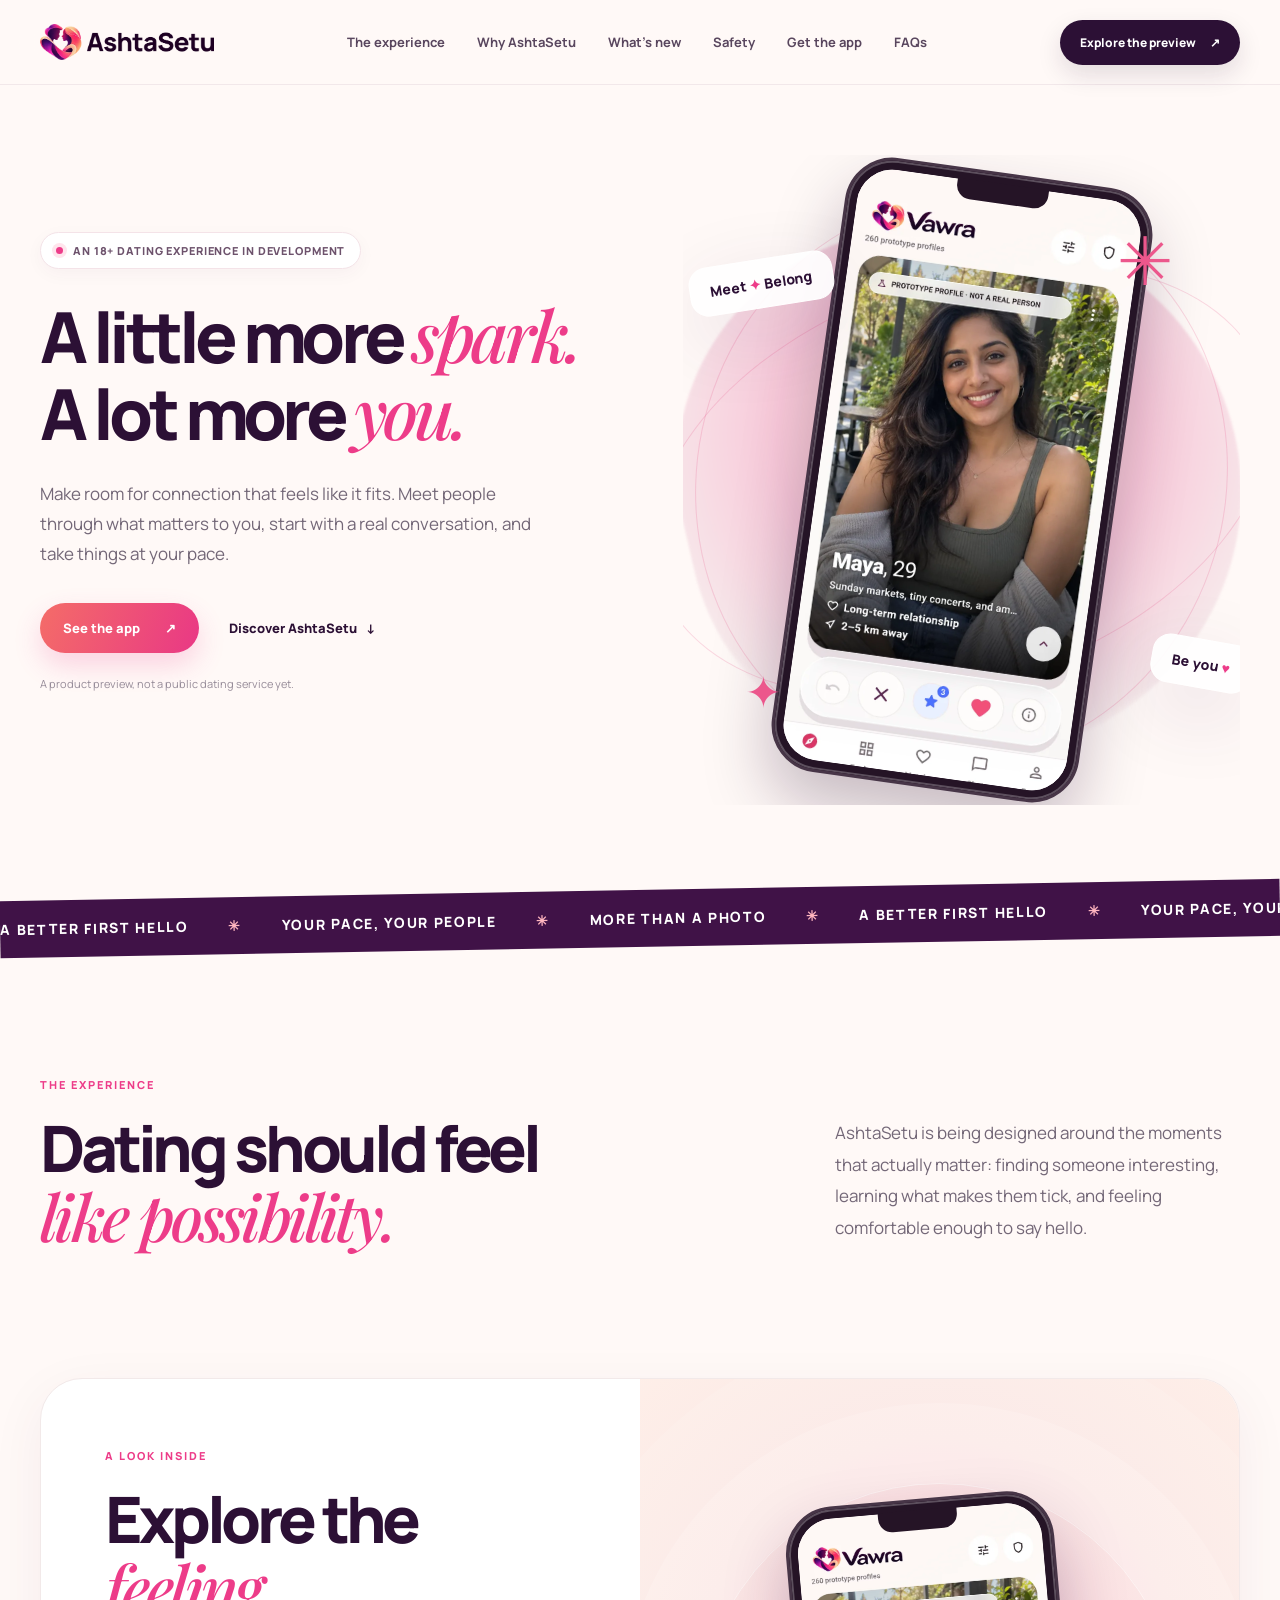
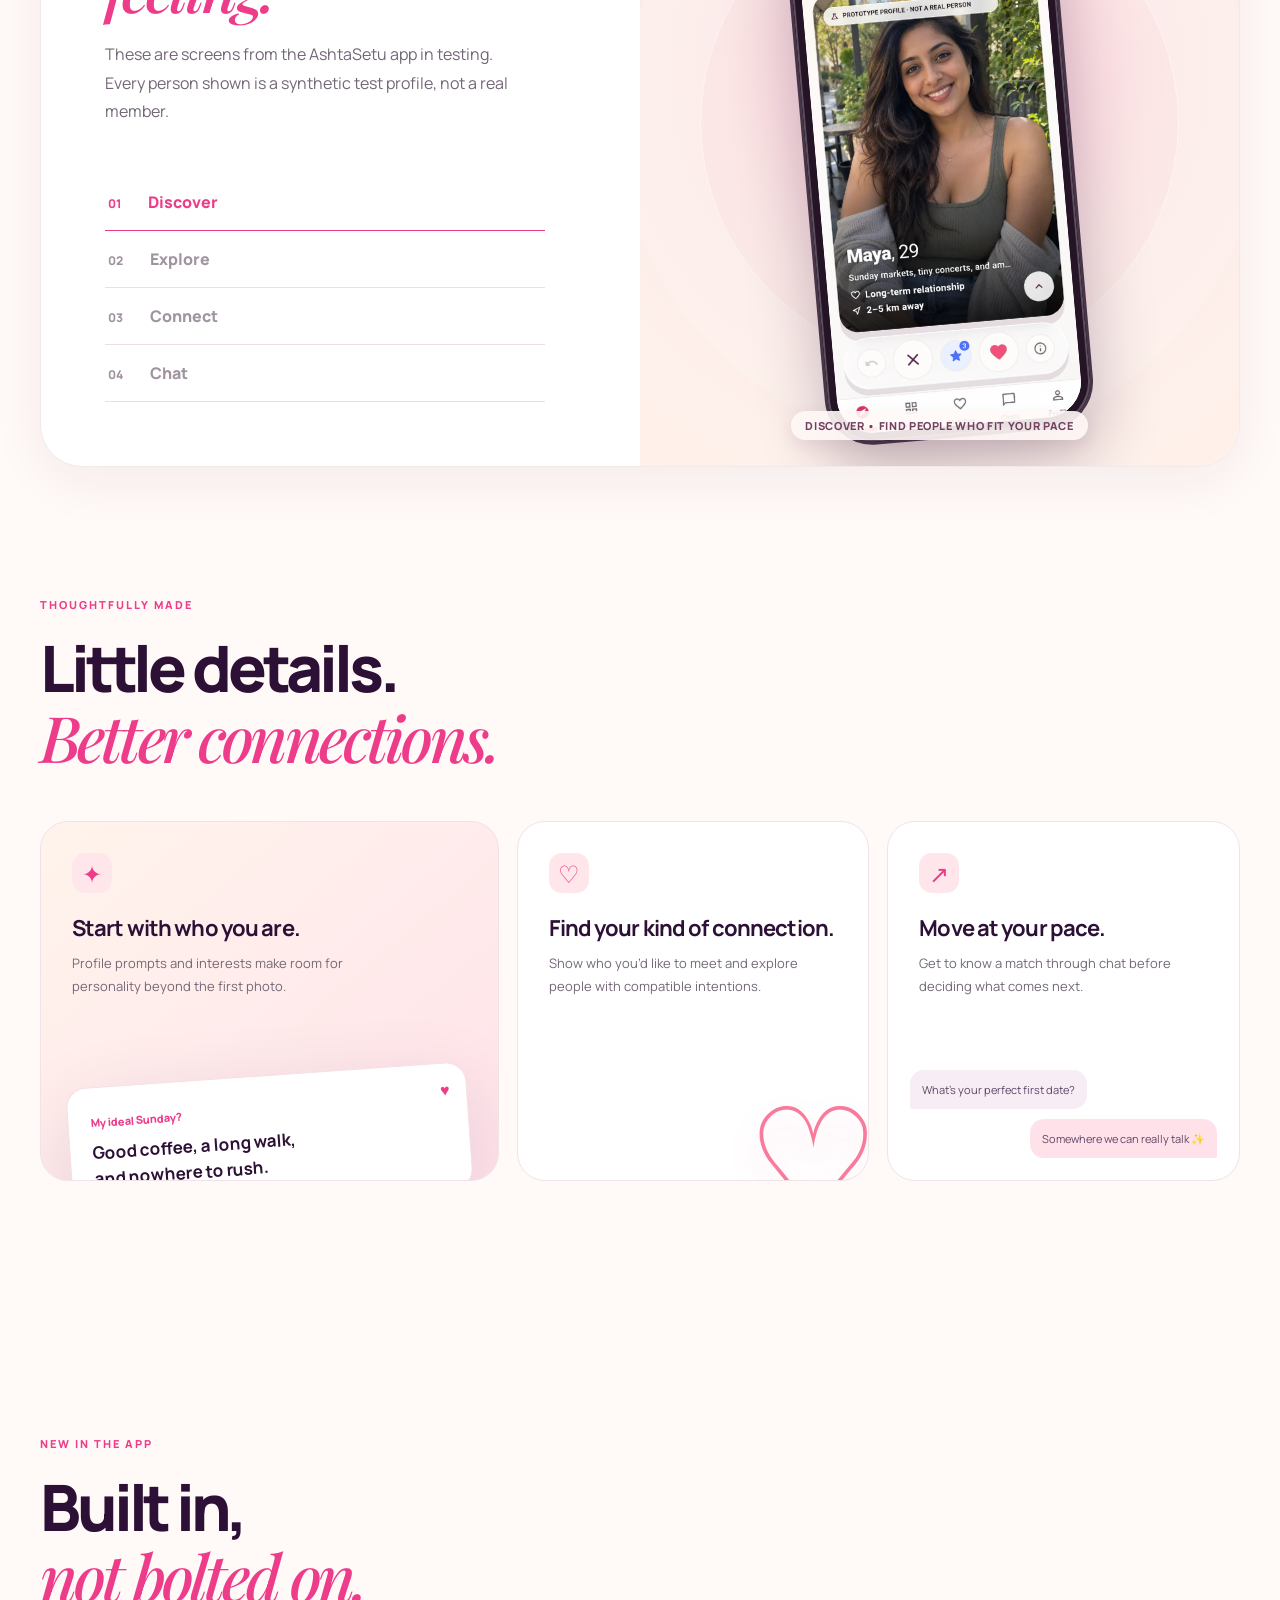
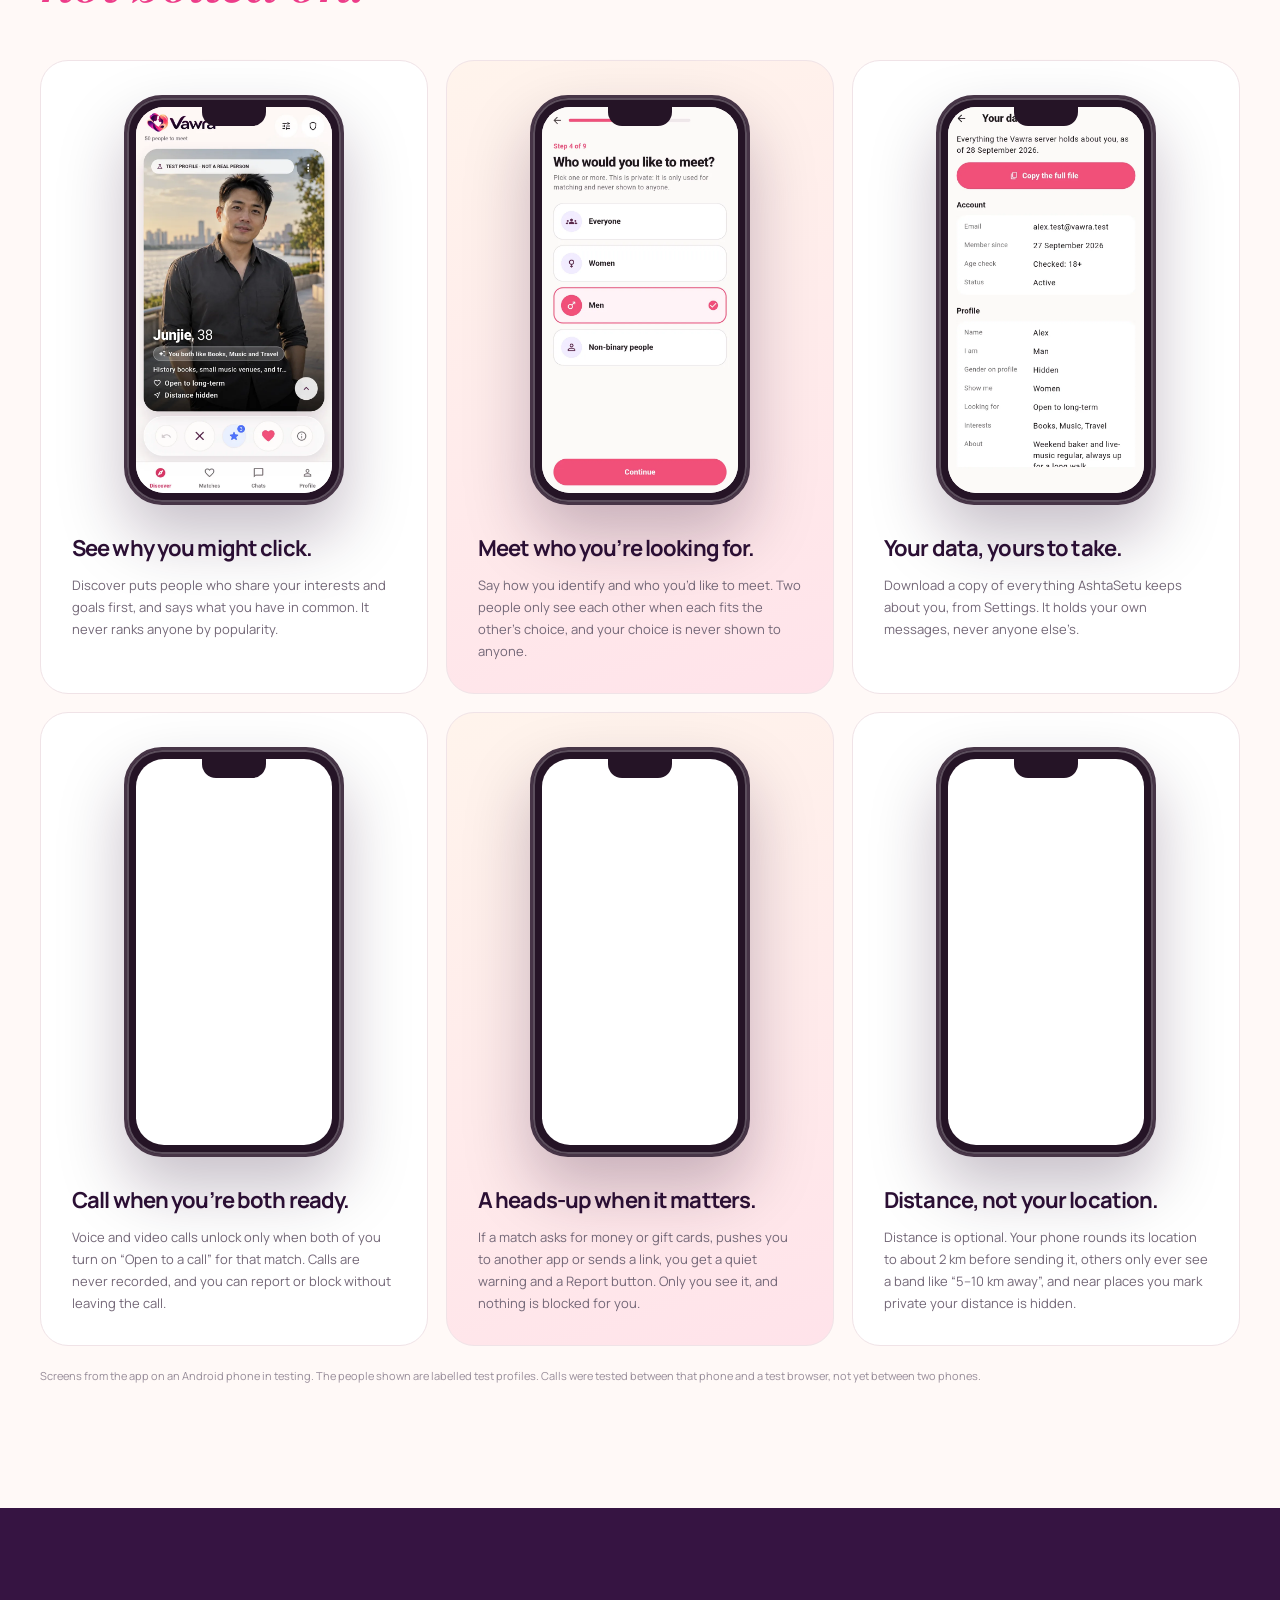
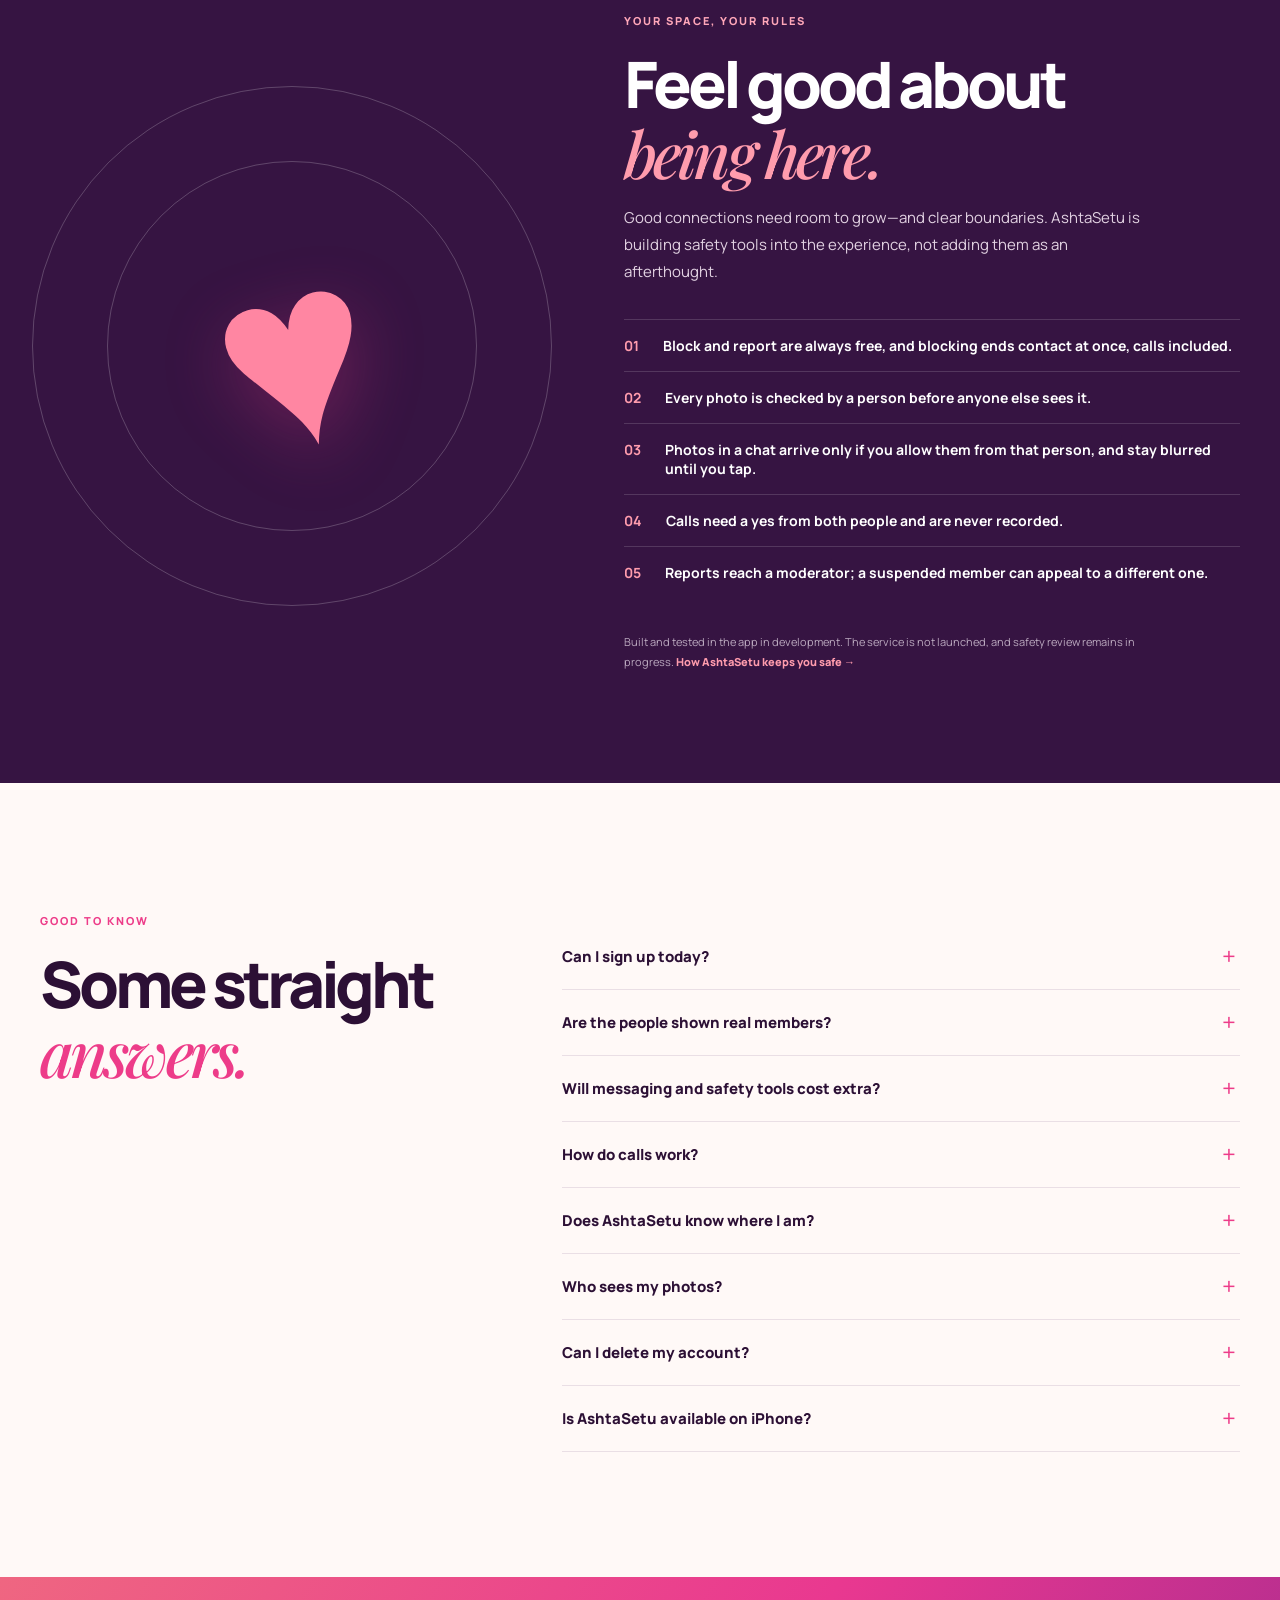
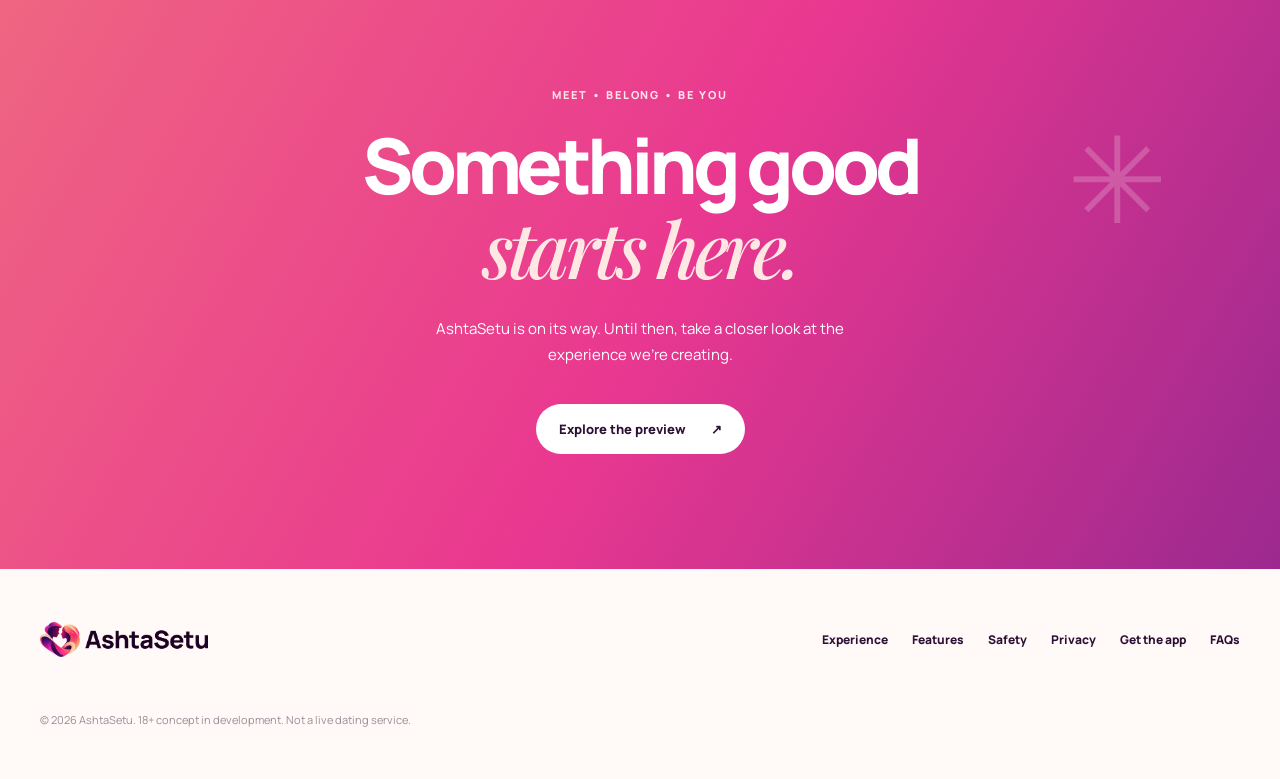
==== index.html @ 44970d54 "AshtaSetu site from vowra claude/ashtasetu-rename 808fc994 (website/), for ashtasetu.ashtadeep.com N" ====
<!doctype html>
<html lang="en">
<head>
  <meta charset="utf-8">
  <meta http-equiv="Content-Security-Policy" content="default-src 'none'; script-src 'self'; style-src 'self'; img-src 'self'; font-src 'self'; media-src 'self'; base-uri 'none'; form-action 'none'">
  <meta name="referrer" content="strict-origin-when-cross-origin">
  <meta name="viewport" content="width=device-width, initial-scale=1">
  <meta name="theme-color" content="#fff9f7">
  <meta name="description" content="AshtaSetu is an 18+ dating app in development. A more thoughtful way to meet, belong, and be you.">
  <title>AshtaSetu — Meet. Belong. Be you.</title>
  <link rel="icon" href="assets/brand/favicon.png" type="image/png">
  <link rel="apple-touch-icon" href="assets/brand/apple-touch-icon.png">
  <link rel="preload" href="assets/fonts/manrope-latin.woff2" as="font" type="font/woff2" crossorigin>
  <link rel="stylesheet" href="styles.css?v=c2532f5768">
  <script src="script.js?v=72e9257087" defer></script>
</head>
<body>
  <a class="skip-link" href="#main">Skip to content</a>
  <header class="site-header">
    <nav class="nav shell" aria-label="Main navigation">
      <a class="brand" href="#top" aria-label="AshtaSetu home"><img src="assets/brand/ashtasetu-lockup.webp" alt="AshtaSetu" width="520" height="109"></a>
      <div class="nav-links" id="nav-links">
        <a href="#experience">The experience</a><a href="#features">Why AshtaSetu</a><a href="#new">What’s new</a><a href="#safety">Safety</a><a href="get-the-app.html">Get the app</a><a href="#faq">FAQs</a>
      </div>
      <a class="nav-cta" href="#preview">Explore the preview <span aria-hidden="true">↗</span></a>
      <button class="menu-toggle" type="button" aria-label="Open menu" aria-controls="nav-links" aria-expanded="false"><span></span><span></span></button>
    </nav>
  </header>

  <main id="main">
    <section class="hero shell" id="top" aria-labelledby="hero-title">
      <div class="hero-copy">
        <span class="eyebrow"><span class="eyebrow-dot"></span> An 18+ dating experience in development</span>
        <h1 id="hero-title">A little more <em>spark.</em><br>A lot more <em>you.</em></h1>
        <p>Make room for connection that feels like it fits. Meet people through what matters to you, start with a real conversation, and take things at your pace.</p>
        <div class="hero-actions"><a class="button button-primary" href="#preview">See the app <span aria-hidden="true">↗</span></a><a class="text-link" href="#experience">Discover AshtaSetu <span aria-hidden="true">↓</span></a></div>
        <p class="hero-note">A product preview, not a public dating service yet.</p>
      </div>
      <div class="hero-art" aria-label="Preview of the AshtaSetu Discover screen">
        <div class="hero-halo"></div><div class="orbit orbit-one"></div><div class="orbit orbit-two"></div>
        <span class="floating-tag floating-tag-one">Meet <span>✦</span> Belong</span><span class="floating-tag floating-tag-two">Be you <span>♥</span></span>
        <div class="phone hero-phone"><div class="phone-top"></div><img src="assets/screens/discover.webp" alt="AshtaSetu Discover preview showing a clearly labeled synthetic prototype profile" width="720" height="1560"></div>
        <div class="hero-spark hero-spark-one" aria-hidden="true">✳</div><div class="hero-spark hero-spark-two" aria-hidden="true">✦</div>
      </div>
    </section>

    <section class="marquee" aria-label="AshtaSetu values"><div class="marquee-inner">A better first hello <span>✳</span> Your pace, your people <span>✳</span> More than a photo <span>✳</span> A better first hello <span>✳</span> Your pace, your people <span>✳</span></div></section>

    <section class="section section-intro shell" id="experience">
      <div><span class="kicker">THE EXPERIENCE</span><h2>Dating should feel<br><em>like possibility.</em></h2></div>
      <p>AshtaSetu is being designed around the moments that actually matter: finding someone interesting, learning what makes them tick, and feeling comfortable enough to say hello.</p>
    </section>

    <section class="showcase shell" id="preview" aria-labelledby="preview-title">
      <div class="showcase-copy"><span class="kicker">A LOOK INSIDE</span><h2 id="preview-title">Explore the<br><em>feeling.</em></h2><p>These are screens from the AshtaSetu app in testing. Every person shown is a synthetic test profile, not a real member.</p>
        <div class="preview-tabs" role="tablist" aria-label="App screen preview">
          <button class="preview-tab" type="button" role="tab" id="tab-discover" aria-controls="preview-panel" aria-selected="true" data-screen="discover">01 <span>Discover</span></button>
          <button class="preview-tab" type="button" role="tab" id="tab-explore" aria-controls="preview-panel" aria-selected="false" tabindex="-1" data-screen="explore">02 <span>Explore</span></button>
          <button class="preview-tab" type="button" role="tab" id="tab-match" aria-controls="preview-panel" aria-selected="false" tabindex="-1" data-screen="openers">03 <span>Connect</span></button>
          <button class="preview-tab" type="button" role="tab" id="tab-chat" aria-controls="preview-panel" aria-selected="false" tabindex="-1" data-screen="chat">04 <span>Chat</span></button>
        </div>
      </div>
      <div class="showcase-stage" id="preview-panel" role="tabpanel" aria-labelledby="tab-discover"><div class="stage-glow"></div><div class="phone showcase-phone"><div class="phone-top"></div><img id="preview-image" src="assets/screens/discover.webp" alt="Discover screen with a synthetic prototype profile" width="720" height="1560"></div><p class="screen-caption" id="screen-caption">Discover • find people who fit your pace</p></div>
    </section>

    <section class="features section shell" id="features"><div class="section-heading"><span class="kicker">THOUGHTFULLY MADE</span><h2>Little details.<br><em>Better connections.</em></h2></div>
      <div class="feature-grid">
        <article class="feature feature-wide"><div class="feature-icon">✦</div><h3>Start with who you are.</h3><p>Profile prompts and interests make room for personality beyond the first photo.</p><div class="feature-art prompt-art" aria-hidden="true"><span>My ideal Sunday?</span><strong>Good coffee, a long walk,<br>and nowhere to rush.</strong><i>♥</i></div></article>
        <article class="feature"><div class="feature-icon">♡</div><h3>Find your kind of connection.</h3><p>Show who you’d like to meet and explore people with compatible intentions.</p><div class="feature-orb" aria-hidden="true">♡</div></article>
        <article class="feature"><div class="feature-icon">↗</div><h3>Move at your pace.</h3><p>Get to know a match through chat before deciding what comes next.</p><div class="mini-chat" aria-hidden="true"><span>What’s your perfect first date?</span><span>Somewhere we can really talk ✨</span></div></article>
      </div>
    </section>

    <section class="section fresh shell" id="new" aria-labelledby="new-title">
      <div class="section-heading"><span class="kicker">NEW IN THE APP</span><h2 id="new-title">Built in,<br><em>not bolted on.</em></h2></div>
      <div class="fresh-grid">
        <article class="fresh-card">
          <div class="phone fresh-phone"><div class="phone-top"></div><img src="assets/screens/reasons.webp" alt="A Discover card for a synthetic test profile, with a line saying you both like Books, Music and Travel" width="720" height="1416" loading="lazy"></div>
          <h3>See why you might click.</h3>
          <p>Discover puts people who share your interests and goals first, and says what you have in common. It never ranks anyone by popularity.</p>
        </article>
        <article class="fresh-card">
          <div class="phone fresh-phone"><div class="phone-top"></div><img src="assets/screens/show-me.webp" alt="Setup step four of nine: who would you like to meet, with Everyone, Women, Men and Non-binary people" width="720" height="1416" loading="lazy"></div>
          <h3>Meet who you’re looking for.</h3>
          <p>Say how you identify and who you’d like to meet. Two people only see each other when each fits the other’s choice, and your choice is never shown to anyone.</p>
        </article>
        <article class="fresh-card">
          <div class="phone fresh-phone"><div class="phone-top"></div><img src="assets/screens/export.webp" alt="The Your data page listing a test account’s email, age check, profile, gender and show me setting" width="720" height="1416" loading="lazy"></div>
          <h3>Your data, yours to take.</h3>
          <p>Download a copy of everything AshtaSetu keeps about you, from Settings. It holds your own messages, never anyone else’s.</p>
        </article>
        <article class="fresh-card">
          <div class="phone fresh-phone"><div class="phone-top"></div><img src="assets/screens/call.webp" alt="A voice call with a test profile named Priya, showing the call time and Mute, Phone and End buttons, with the words Private call, not recorded" width="720" height="1416" loading="lazy"></div>
          <h3>Call when you’re both ready.</h3>
          <p>Voice and video calls unlock only when both of you turn on “Open to a call” for that match. Calls are never recorded, and you can report or block without leaving the call.</p>
        </article>
        <article class="fresh-card">
          <div class="phone fresh-phone"><div class="phone-top"></div><img src="assets/screens/scam.webp" alt="A chat where a test profile asks for gift cards, followed by a warning: asked for money? Never send money, gift cards or crypto to someone you haven’t met, with a Report button" width="720" height="1416" loading="lazy"></div>
          <h3>A heads-up when it matters.</h3>
          <p>If a match asks for money or gift cards, pushes you to another app or sends a link, you get a quiet warning and a Report button. Only you see it, and nothing is blocked for you.</p>
        </article>
        <article class="fresh-card">
          <div class="phone fresh-phone"><div class="phone-top"></div><img src="assets/screens/distance.webp" alt="The Distance settings: people only see a band, your exact location never leaves your phone, and private places where your distance is hidden" width="720" height="1416" loading="lazy"></div>
          <h3>Distance, not your location.</h3>
          <p>Distance is optional. Your phone rounds its location to about 2 km before sending it, others only ever see a band like “5–10 km away”, and near places you mark private your distance is hidden.</p>
        </article>
      </div>
      <p class="fresh-note">Screens from the app on an Android phone in testing. The people shown are labelled test profiles. Calls were tested between that phone and a test browser, not yet between two phones.</p>
    </section>

    <section class="safety-section" id="safety"><div class="shell safety-layout"><div class="safety-visual"><div class="safety-ring safety-ring-one"></div><div class="safety-ring safety-ring-two"></div><div class="safety-heart" aria-hidden="true">♥</div></div><div class="safety-copy"><span class="kicker">YOUR SPACE, YOUR RULES</span><h2>Feel good about<br><em>being here.</em></h2><p>Good connections need room to grow—and clear boundaries. AshtaSetu is building safety tools into the experience, not adding them as an afterthought.</p><ul><li><span>01</span> Block and report are always free, and blocking ends contact at once, calls included.</li><li><span>02</span> Every photo is checked by a person before anyone else sees it.</li><li><span>03</span> Photos in a chat arrive only if you allow them from that person, and stay blurred until you tap.</li><li><span>04</span> Calls need a yes from both people and are never recorded.</li><li><span>05</span> Reports reach a moderator; a suspended member can appeal to a different one.</li></ul><p class="safety-footnote">Built and tested in the app in development. The service is not launched, and safety review remains in progress. <a href="safety.html">How AshtaSetu keeps you safe →</a></p></div></div></section>

    <section class="section faq shell" id="faq"><div><span class="kicker">GOOD TO KNOW</span><h2>Some straight<br><em>answers.</em></h2></div><div class="faq-list">
      <details><summary>Can I sign up today?</summary><p>Not yet. AshtaSetu is in development. The screens here come from the app in testing, with synthetic sample profiles; there is no public dating service or waitlist on this site.</p></details>
      <details><summary>Are the people shown real members?</summary><p>No. Every profile shown on this website is a synthetic test profile. We do not use fake profiles or engagement in a live service.</p></details>
      <details><summary>Will messaging and safety tools cost extra?</summary><p>No. Matching, messaging, blocking, reporting, and core safety controls are intended to remain free.</p></details>
      <details><summary>How do calls work?</summary><p>Inside a chat, each of you can turn on “Open to a call”. Only when both have can either of you start a voice or video call. The camera and microphone are asked for when a call starts, calls are never recorded, and blocking ends a call at once.</p></details>
      <details><summary>Does AshtaSetu know where I am?</summary><p>Only if you turn distance on. Your phone then sends an area about 2 km across, never your exact spot, and other people see only a band such as “10–25 km away”. You can mark private places, like home, where your distance is hidden; those are kept only on your phone.</p></details>
      <details><summary>Who sees my photos?</summary><p>Profile photos are checked by a person before anyone else sees them, and their location data is removed. Photos in a chat need the other person to allow photos from you, are checked the same way, and arrive blurred until they tap.</p></details>
      <details><summary>Can I delete my account?</summary><p>Yes, from Settings. Your account is removed after a 7-day grace period in case you change your mind, and you can download a copy of your data first. <a href="privacy.html">More about your data →</a></p></details>
      <details><summary>Is AshtaSetu available on iPhone?</summary><p>Not publicly yet. AshtaSetu now builds and completes its critical offline and connected-account flows in Apple’s iPhone Simulator, and native notification registration is wired. Physical-iPhone notification and call checks, Apple signing and TestFlight still remain; this is not an App Store availability claim.</p></details>
    </div></section>

    <section class="closing"><div class="shell closing-inner"><span class="kicker">MEET • BELONG • BE YOU</span><h2>Something good<br><em>starts here.</em></h2><p>AshtaSetu is on its way. Until then, take a closer look at the experience we’re creating.</p><a class="button button-light" href="#preview">Explore the preview <span aria-hidden="true">↗</span></a><div class="closing-spark" aria-hidden="true">✳</div></div></section>
  </main>
  <footer class="footer shell"><a class="footer-brand" href="#top"><img src="assets/brand/ashtasetu-lockup.webp" alt="AshtaSetu" width="520" height="109" loading="lazy"></a><div><a href="#experience">Experience</a><a href="#features">Features</a><a href="safety.html">Safety</a><a href="privacy.html">Privacy</a><a href="get-the-app.html">Get the app</a><a href="#faq">FAQs</a></div><p>© <span id="year">2026</span> AshtaSetu. 18+ concept in development. Not a live dating service.</p></footer>
</body>
</html>
---- styles.css ----
/* Fonts are served from this site (SIL Open Font License, see assets/fonts). */
@font-face{font-family:Manrope;font-style:normal;font-weight:400 800;font-display:swap;src:url(assets/fonts/manrope-latin.woff2) format('woff2')}
@font-face{font-family:'Playfair Display';font-style:italic;font-weight:500;font-display:swap;src:url(assets/fonts/playfair-display-italic-latin.woff2) format('woff2')}
:root{--ink:#2c1035;--muted:#736777;--coral:#f26670;--pink:#ed3c89;--peach:#fff0e6;--cream:#fff9f7;--line:#eadfe5;--plum:#401247;--shadow:0 24px 80px rgba(64,18,71,.12)}
*{box-sizing:border-box}html{scroll-behavior:smooth}body{margin:0;background:var(--cream);color:var(--ink);font-family:Manrope,'DM Sans',sans-serif;-webkit-font-smoothing:antialiased}button,a{-webkit-tap-highlight-color:transparent}button{font:inherit}a{color:inherit;text-decoration:none}img{display:block;max-width:100%}.shell{width:min(100% - 80px,1320px);margin-inline:auto}.skip-link{position:absolute;left:12px;top:-60px;background:#fff;padding:12px;z-index:1000}.skip-link:focus{top:12px}.site-header{position:sticky;top:0;z-index:50;background:rgba(255,249,247,.83);backdrop-filter:blur(24px);-webkit-backdrop-filter:blur(24px);border-bottom:1px solid rgba(90,36,75,.08)}.nav{min-height:84px;display:flex;align-items:center;gap:32px}.brand img{width:174px;height:auto}.nav-links{display:flex;gap:32px;margin:auto;font-size:13px;font-weight:700;color:#59465e}.nav-links a,.footer a,.text-link{transition:color .2s}.nav-links a:hover,.footer a:hover,.text-link:hover{color:var(--pink)}.nav-cta{background:var(--ink);color:#fff;border-radius:999px;padding:14px 20px;font-size:12px;font-weight:800;white-space:nowrap;box-shadow:0 10px 24px rgba(44,16,53,.13);transition:transform .2s,background .2s}.nav-cta:hover,.button:hover{transform:translateY(-3px)}.nav-cta span{margin-left:12px}.menu-toggle{display:none}
.hero{min-height:720px;display:grid;grid-template-columns:1.05fr .95fr;align-items:center;gap:28px;padding-block:70px 85px;position:relative}.hero-copy{position:relative;z-index:2;padding-bottom:26px}.eyebrow,.kicker{font-size:11px;font-weight:800;letter-spacing:.18em;text-transform:uppercase;color:var(--pink)}.eyebrow{display:inline-flex;align-items:center;gap:10px;letter-spacing:.08em;color:#6d526c;background:#fff;padding:10px 15px;border:1px solid #f4e3e8;border-radius:999px;box-shadow:0 5px 18px rgba(64,18,71,.04)}.eyebrow-dot{width:7px;height:7px;border-radius:50%;background:var(--pink);box-shadow:0 0 0 4px #ffe4ec}.hero h1,h2{font-size:clamp(49px,5.5vw,88px);line-height:1.07;letter-spacing:-.065em;font-weight:800;margin:28px 0}.hero h1{max-width:730px;white-space:nowrap}.hero h1 em,h2 em{font-family:'Playfair Display',Georgia,serif;font-weight:500;letter-spacing:-.06em;color:var(--pink)}.hero-copy>p:not(.hero-note){font-size:17px;line-height:1.75;max-width:510px;color:var(--muted)}.hero-actions{display:flex;align-items:center;gap:30px;margin-top:35px}.button{display:inline-flex;gap:25px;align-items:center;justify-content:center;border-radius:999px;padding:16px 23px;font-size:13px;font-weight:800;transition:transform .2s,box-shadow .2s;white-space:nowrap}.button-primary{color:#fff;background:linear-gradient(110deg,#f46c68,#e93885);box-shadow:0 12px 28px rgba(233,56,133,.2)}.text-link{font-size:13px;font-weight:800}.text-link span{margin-left:6px}.hero-note{font-size:11px;color:#978c99;margin-top:23px}.hero-art{height:650px;position:relative;display:grid;place-items:center;isolation:isolate}.hero-halo{position:absolute;inset:10% 0 7%;border-radius:46% 54% 51% 49%;background:radial-gradient(circle at 52% 40%,#ffdecf 0,#f9c9da 42%,#f7e9eb 72%,transparent 75%);filter:blur(1px);transform:rotate(-13deg);z-index:-2}.orbit{position:absolute;border:1px solid rgba(226,61,121,.18);border-radius:50%;transform:rotate(-19deg);z-index:-1}.orbit-one{width:115%;height:62%}.orbit-two{width:95%;height:88%;transform:rotate(17deg)}.phone{background:#251426;padding:9px;border:3px solid #473547;border-radius:48px;box-shadow:0 32px 65px rgba(35,9,42,.25),inset 0 0 0 2px rgba(255,255,255,.25);overflow:hidden;position:relative}.phone img{width:100%;height:100%;object-fit:cover;object-position:top;border-radius:36px;background:#fff}.phone-top{width:30%;height:20px;position:absolute;top:8px;left:35%;background:#251426;z-index:2;border-radius:0 0 14px 14px}.hero-phone{width:min(310px,55vw);height:620px;transform:rotate(8deg)}.floating-tag{position:absolute;border:1px solid #fff;background:rgba(255,255,255,.92);padding:14px 20px;border-radius:18px;box-shadow:var(--shadow);font-size:14px;font-weight:800;z-index:3}.floating-tag span{color:var(--pink)}.floating-tag-one{top:16%;left:1%;transform:rotate(-9deg)}.floating-tag-two{bottom:18%;right:-2%;transform:rotate(10deg)}.hero-spark{position:absolute;color:#ec578c}.hero-spark-one{top:9%;right:12%;font-size:67px}.hero-spark-two{bottom:13%;left:11%;font-size:44px}
.marquee{overflow:hidden;background:var(--plum);color:#fff;transform:rotate(-1deg);margin:0 -1%;white-space:nowrap}.marquee-inner{width:max-content;padding:19px 0;font-size:14px;font-weight:800;letter-spacing:.12em;text-transform:uppercase;animation:marquee 32s linear infinite}.marquee span{color:#ffb6bf;margin:0 35px}@keyframes marquee{to{transform:translateX(-35%)}}
.section{padding-block:125px}.section-intro{display:grid;grid-template-columns:1fr .55fr;align-items:end;gap:60px}.section h2,.showcase h2,.safety-section h2,.closing h2{font-size:clamp(44px,5vw,72px);margin:20px 0 0}.section-intro p{font-size:17px;line-height:1.85;color:var(--muted);margin:0 0 10px}.showcase{background:#fff;border:1px solid #f2e9e9;border-radius:42px;display:grid;grid-template-columns:1fr 1fr;overflow:hidden;min-height:640px;box-shadow:0 15px 55px rgba(92,31,65,.06)}.showcase-copy{padding:clamp(35px,5vw,80px);align-self:center}.showcase-copy p{font-size:16px;line-height:1.8;color:var(--muted);max-width:420px}.preview-tabs{display:grid;max-width:440px;margin-top:48px}.preview-tab{background:none;border:0;border-bottom:1px solid var(--line);text-align:left;padding:17px 4px;color:#a194a1;font-size:12px;font-weight:800;cursor:pointer;transition:color .2s,padding-left .2s}.preview-tab span{font-size:16px;margin-left:25px}.preview-tab:hover{padding-left:10px}.preview-tab[aria-selected=true]{color:var(--pink);border-bottom-color:var(--pink)}.showcase-stage{min-height:650px;background:radial-gradient(circle at 50% 43%,#ffcddd,#fbe8e6 48%,#fff1e9 100%);display:grid;place-items:center;position:relative;overflow:hidden}.stage-glow{position:absolute;width:80%;aspect-ratio:1;border:1px solid #fff8;border-radius:50%;box-shadow:0 0 0 80px #ffffff25,0 0 0 160px #ffffff17}.showcase-phone{height:540px;width:269px;transform:translateY(45px) rotate(-5deg);transition:transform .4s}.showcase-phone:hover{transform:translateY(36px) rotate(0)}.screen-caption{position:absolute;bottom:15px;color:#72425e;font-size:11px;font-weight:800;letter-spacing:.06em;text-transform:uppercase}.features .section-heading{margin-bottom:48px}.feature-grid{display:grid;grid-template-columns:1.3fr 1fr 1fr;gap:18px}.feature{background:#fff;border:1px solid #f0e3e7;border-radius:28px;padding:31px;min-height:360px;position:relative;overflow:hidden}.feature-wide{background:linear-gradient(140deg,#fff4ec,#ffe3ea)}.feature-icon{width:40px;height:40px;border-radius:13px;display:grid;place-items:center;background:#ffe6eb;color:var(--pink);font-size:24px;margin-bottom:22px}.feature h3{font-size:22px;line-height:1.24;letter-spacing:-.04em;margin:0 0 10px}.feature p{font-size:13px;line-height:1.7;color:var(--muted);max-width:280px;margin:0}.feature-art{position:absolute;left:28px;right:28px;bottom:-22px;background:#fff;border:1px solid #f5e0e7;border-radius:20px;box-shadow:var(--shadow);padding:22px;transform:rotate(-4deg)}.prompt-art span{font-size:11px;color:var(--pink);font-weight:800}.prompt-art strong{display:block;font-size:17px;line-height:1.5;margin-top:8px}.prompt-art i{position:absolute;right:16px;top:15px;color:var(--pink)}.feature-orb{font-family:Georgia,serif;font-size:150px;color:#f97b9c;position:absolute;right:-12px;bottom:-70px;text-shadow:0 18px 30px #f55c8740}.mini-chat{display:grid;gap:10px;position:absolute;bottom:22px;left:22px;right:22px}.mini-chat span{background:#f7edf5;border-radius:14px 14px 14px 2px;padding:12px;font-size:11px;color:#604666;width:max-content;max-width:100%}.mini-chat span+span{background:#ffe2e9;border-radius:14px 14px 2px 14px;justify-self:end}
.safety-section{background:#361442;color:#fff;padding-block:100px;overflow:hidden}.safety-layout{display:grid;grid-template-columns:.9fr 1.1fr;align-items:center;gap:80px}.safety-visual{height:480px;display:grid;place-items:center;position:relative}.safety-ring{position:absolute;border:1px solid #ffffff36;border-radius:50%;aspect-ratio:1}.safety-ring-one{width:370px}.safety-ring-two{width:520px}.safety-heart{font-size:260px;line-height:1;color:#ff86a2;text-shadow:0 20px 70px #e637854d;transform:rotate(-15deg)}.safety-copy .kicker{color:#ffa7b9}.safety-section h2 em{color:#ff9cad}.safety-copy>p{font-size:15px;line-height:1.8;color:#e2d2e2;max-width:520px}.safety-copy ul{padding:0;margin:34px 0;list-style:none}.safety-copy li{display:flex;align-items:baseline;padding:16px 0;border-top:1px solid #ffffff26;font-size:14px;font-weight:700}.safety-copy li span{color:#ff9cad;margin-right:24px;flex:none}.safety-copy .safety-footnote{font-size:11px;color:#bba9bf}.faq{display:grid;grid-template-columns:.8fr 1.2fr;gap:70px}.faq-list{padding-top:16px}.faq details{border-bottom:1px solid var(--line)}.faq summary{cursor:pointer;list-style:none;padding:22px 36px 22px 0;font-size:15px;font-weight:800;position:relative}.faq summary::-webkit-details-marker{display:none}.faq summary::after{content:'+';position:absolute;right:4px;font-size:24px;font-weight:400;top:15px;color:var(--pink)}.faq details[open] summary::after{content:'−'}.faq details p{line-height:1.8;color:var(--muted);font-size:13px;padding-right:20px;margin:0 0 24px}.closing{background:linear-gradient(120deg,#ef6681,#e93890 52%,#9c298f);color:#fff;overflow:hidden}.closing-inner{position:relative;padding-block:105px 115px;text-align:center}.closing .kicker{color:#ffe1e8}.closing h2{font-size:clamp(58px,6vw,90px)}.closing h2 em{color:#ffe7e4}.closing p{max-width:460px;margin:25px auto;line-height:1.7;font-size:15px}.button-light{background:#fff;color:var(--ink);margin-top:12px}.closing-spark{position:absolute;right:6%;top:20%;font-size:120px;opacity:.2}.footer{min-height:210px;display:grid;grid-template-columns:1fr auto;align-items:center;gap:20px;padding-block:35px}.footer-brand img{width:168px;height:auto}.footer>div{display:flex;gap:24px;font-size:12px;font-weight:800}.footer p{grid-column:1/-1;color:#9a8c99;font-size:11px;margin:0}
.fresh .section-heading{margin-bottom:48px}.fresh-grid{display:grid;grid-template-columns:repeat(3,1fr);gap:18px}.fresh-card{background:#fff;border:1px solid #f0e3e7;border-radius:28px;padding:34px 31px 31px;display:flex;flex-direction:column;gap:12px}.fresh-card:nth-child(2),.fresh-card:nth-child(5){background:linear-gradient(160deg,#fff4ec,#ffe3ea)}.fresh-phone{width:min(220px,70%);margin:0 auto 18px;border-radius:38px}.fresh-phone img{height:auto;border-radius:28px}.fresh-card h3{font-size:22px;line-height:1.24;letter-spacing:-.04em;margin:0}.fresh-card p{font-size:13px;line-height:1.7;color:var(--muted);margin:0}.fresh-note{font-size:11px;color:#978c99;margin:22px 0 0}.screen-caption{z-index:3;background:rgba(255,249,247,.9);padding:7px 14px;border-radius:999px;box-shadow:0 6px 18px rgba(64,18,71,.08)}
:focus-visible{outline:3px solid #f26670;outline-offset:4px}
@media(max-width:1050px){.fresh-grid{grid-template-columns:1fr 1fr}.fresh-card:nth-child(odd):last-child{grid-column:span 2}.nav-links{gap:18px}.hero h1{font-size:clamp(44px,5.8vw,70px)}.feature-grid{grid-template-columns:repeat(2,1fr)}.feature-wide{grid-column:span 2}.feature-wide{min-height:300px}.feature-art{left:auto;width:40%;bottom:15px}.safety-layout{gap:25px}}
@media(max-width:720px){.fresh-grid{grid-template-columns:1fr}.fresh-card:nth-child(odd):last-child{grid-column:auto}.shell{width:min(100% - 36px,560px)}.nav{min-height:68px;gap:12px}.brand img{width:138px}.nav-cta{margin-left:auto;padding:11px 14px;font-size:10px}.nav-cta span{display:none}.menu-toggle{display:flex;flex-direction:column;justify-content:center;gap:5px;width:34px;height:34px;border:0;background:transparent;padding:6px}.menu-toggle span{height:2px;width:22px;background:var(--ink);border-radius:2px}.nav-links{position:absolute;top:68px;left:0;right:0;background:#fffaf9;display:none;flex-direction:column;gap:0;padding:12px 18px 20px;box-shadow:0 20px 30px #42194716}.nav-links.is-open{display:flex}.nav-links a{padding:13px 6px;border-bottom:1px solid var(--line)}.hero{display:flex;flex-direction:column;min-height:auto;padding-top:48px;padding-bottom:75px;gap:0}.hero-copy{width:100%;padding-bottom:0}.hero h1{font-size:clamp(44px,10.5vw,72px);margin:24px 0 17px;white-space:normal}.hero-copy>p:not(.hero-note){font-size:14px;line-height:1.7}.hero-actions{gap:18px;margin-top:25px}.button{padding:14px 18px;font-size:12px;gap:12px}.text-link{font-size:12px}.hero-note{margin-top:18px}.hero-art{width:100%;height:490px;margin-top:8px}.hero-phone{height:450px;width:225px}.floating-tag{font-size:10px;padding:10px 11px}.floating-tag-one{left:2%;top:16%}.floating-tag-two{right:0;bottom:16%}.hero-spark-one{font-size:44px}.hero-spark-two{font-size:30px}.section{padding-block:85px}.section h2,.showcase h2,.safety-section h2{font-size:clamp(43px,9vw,60px)}.section-intro{display:block}.section-intro p{font-size:14px;line-height:1.8;margin-top:25px}.showcase{width:100%;border-radius:28px;display:flex;flex-direction:column}.showcase-copy{padding:55px 24px 28px}.showcase-copy p{font-size:14px}.preview-tabs{grid-template-columns:repeat(4,1fr);gap:4px;margin-top:22px}.preview-tab{font-size:9px;padding:12px 0;text-align:center}.preview-tab span{display:block;font-size:10px;margin:4px 0 0}.showcase-stage{min-height:530px}.showcase-phone{height:495px;width:246px}.features .section-heading{margin-bottom:35px}.feature-grid{display:grid;grid-template-columns:1fr}.feature-wide{grid-column:auto}.feature{min-height:300px}.feature-art{width:auto;left:28px;bottom:-18px}.safety-section{padding-block:45px 75px}.safety-layout{display:flex;flex-direction:column}.safety-visual{height:235px;width:100%}.safety-ring-one{width:220px}.safety-ring-two{width:300px}.safety-heart{font-size:170px}.safety-copy{width:100%}.safety-copy>p{font-size:13px}.faq{display:block}.faq-list{margin-top:25px}.closing-inner{padding-block:90px}.closing h2{font-size:clamp(50px,11vw,72px)}.closing p{font-size:13px}.closing-spark{font-size:60px;right:0}.footer{display:flex;flex-direction:column;align-items:flex-start;min-height:auto;padding-block:42px}.footer>div{display:flex;flex-wrap:wrap;gap:15px}.footer p{line-height:1.6}}
@media(max-width:380px){.nav-cta{display:none}.menu-toggle{margin-left:auto}.hero-actions{flex-wrap:wrap}.hero-art{height:420px}.hero-phone{height:380px;width:190px}.eyebrow{font-size:9px}.floating-tag-one{left:-3%}}
@media(prefers-reduced-motion:reduce){html{scroll-behavior:auto}.marquee-inner{animation:none}*,*::before,*::after{transition-duration:.01ms!important;animation-duration:.01ms!important;animation-iteration-count:1!important}}
/* Decorative orbits may extend beyond the art box; never make the page pan sideways. */
body{overflow-x:clip}.marquee{margin-inline:0}.hero-art{overflow:clip}
.faq details a,.doc a{color:var(--pink);font-weight:700;text-decoration:none}.faq details a:hover,.doc a:hover{text-decoration:underline}.safety-footnote a{color:#ff9cad;font-weight:800;text-decoration:none;white-space:nowrap}.safety-footnote a:hover{text-decoration:underline}.nav-links a[aria-current=page]{color:var(--pink)}.doc{max-width:860px;padding-block:90px 110px}.doc h1{font-size:clamp(40px,5.2vw,72px);line-height:1.06;letter-spacing:-.06em;font-weight:800;margin:22px 0 26px}.doc h1 em{font-family:'Playfair Display',Georgia,serif;font-weight:500;letter-spacing:-.05em;color:var(--pink)}.doc h2{font-size:clamp(26px,3vw,36px);line-height:1.15;letter-spacing:-.045em;margin:72px 0 16px}.doc h3{font-size:17px;letter-spacing:-.02em;margin:0 0 8px}.doc p,.doc li{font-size:15px;line-height:1.8;color:var(--muted)}.doc strong{color:var(--ink)}.doc-lede{font-size:17px!important;max-width:680px}.doc-toc{display:flex;flex-wrap:wrap;gap:8px;margin:34px 0 0}.doc-toc a{border:1px solid var(--line);background:#fff;border-radius:999px;padding:8px 14px;font-size:12px;font-weight:800;color:var(--ink)}.doc-toc a:hover{color:var(--pink);text-decoration:none;border-color:#f3c2d4}.doc section{scroll-margin-top:100px}.doc-list{list-style:none;padding:0;margin:0;border-top:1px solid var(--line)}.doc-list li{padding:14px 0;border-bottom:1px solid var(--line)}.doc-grid{display:grid;grid-template-columns:1fr 1fr;gap:14px}.doc-grid article{background:#fff;border:1px solid #f0e3e7;border-radius:22px;padding:22px 24px}.doc-grid article p{margin:0;font-size:14px;line-height:1.7}.doc-table{border:1px solid var(--line);border-radius:20px;overflow:hidden;background:#fff;margin:6px 0 18px}.doc-table>div{display:grid;grid-template-columns:1fr 1fr;border-top:1px solid var(--line)}.doc-table>div:first-child{border-top:0;background:#fff4f6}.doc-table span{padding:13px 18px;font-size:14px;line-height:1.65;color:var(--muted)}.doc-table [role=columnheader]{font-size:11px;font-weight:800;letter-spacing:.14em;text-transform:uppercase;color:var(--pink)}.doc-note{background:#fff4f6;border:1px solid #f6d3df;border-radius:18px;padding:16px 20px;color:var(--ink)!important;font-weight:700}.doc-foot{margin-top:70px;font-size:13px!important}@media(max-width:720px){.doc{padding-block:56px 80px}.doc-grid,.doc-table>div{grid-template-columns:1fr}.doc-table [role=cell]:first-child{padding-bottom:2px;color:var(--ink);font-weight:700}.doc-table>div:first-child{display:none}.doc-table>div:nth-child(2){border-top:0}}
/* Get the app */
.app-grid{display:grid;grid-template-columns:1fr 1fr;gap:18px;margin-top:48px}.app-card{background:#fff;border:1px solid #f0e3e7;border-radius:26px;padding:26px 26px 22px;display:flex;flex-direction:column;gap:14px}.app-card h2{margin:0!important;font-size:clamp(24px,2.6vw,30px)!important}.app-card-head{display:flex;align-items:center;justify-content:space-between;gap:12px}.app-status{font-size:11px;font-weight:800;letter-spacing:.08em;text-transform:uppercase;color:var(--plum);background:var(--peach);border:1px solid #f6dccb;border-radius:999px;padding:6px 11px;white-space:nowrap}.app-needs{margin:0;font-size:14px;color:var(--muted)}.app-button{align-self:flex-start;gap:10px;opacity:.55;cursor:not-allowed;box-shadow:none}.app-button:hover{transform:none}.app-button-note{font-weight:600;opacity:.9}.app-steps{margin:4px 0 0;padding:0;list-style:none;counter-reset:step;display:grid;gap:12px}.app-steps li{counter-increment:step;position:relative;padding-left:40px;font-size:14px;line-height:1.65;color:var(--muted)}.app-steps li strong{color:var(--ink)}.app-steps li::before{content:counter(step);position:absolute;left:0;top:1px;width:26px;height:26px;border-radius:50%;display:grid;place-items:center;font-size:12px;font-weight:800;color:#fff;background:linear-gradient(110deg,#f46c68,#e93885)}.app-card .doc-note{margin:auto 0 0;font-size:13px;font-weight:600}.app-video{margin:22px auto 0;max-width:320px}.app-video video{display:block;width:100%;height:auto;aspect-ratio:9/20;border-radius:34px;border:8px solid var(--plum);background:var(--plum);box-shadow:var(--shadow)}.app-video figcaption{margin-top:14px;font-size:13px;color:var(--muted);text-align:center;line-height:1.6}.doc .faq{display:block}.app-button-on{align-self:flex-start;gap:10px}.doc a.app-button-on{color:#fff;text-decoration:none}.app-status-on{background:#e9f7ef;border-color:#cbead7;color:#1f6b45}.app-check summary{cursor:pointer;font-size:13px;font-weight:800;color:var(--plum)}.app-check p{font-size:12.5px;line-height:1.7;color:var(--muted);margin:8px 0 0}.app-check code{font-size:11.5px;word-break:break-all;color:var(--ink)}
@media(max-width:820px){.app-grid{grid-template-columns:1fr}}
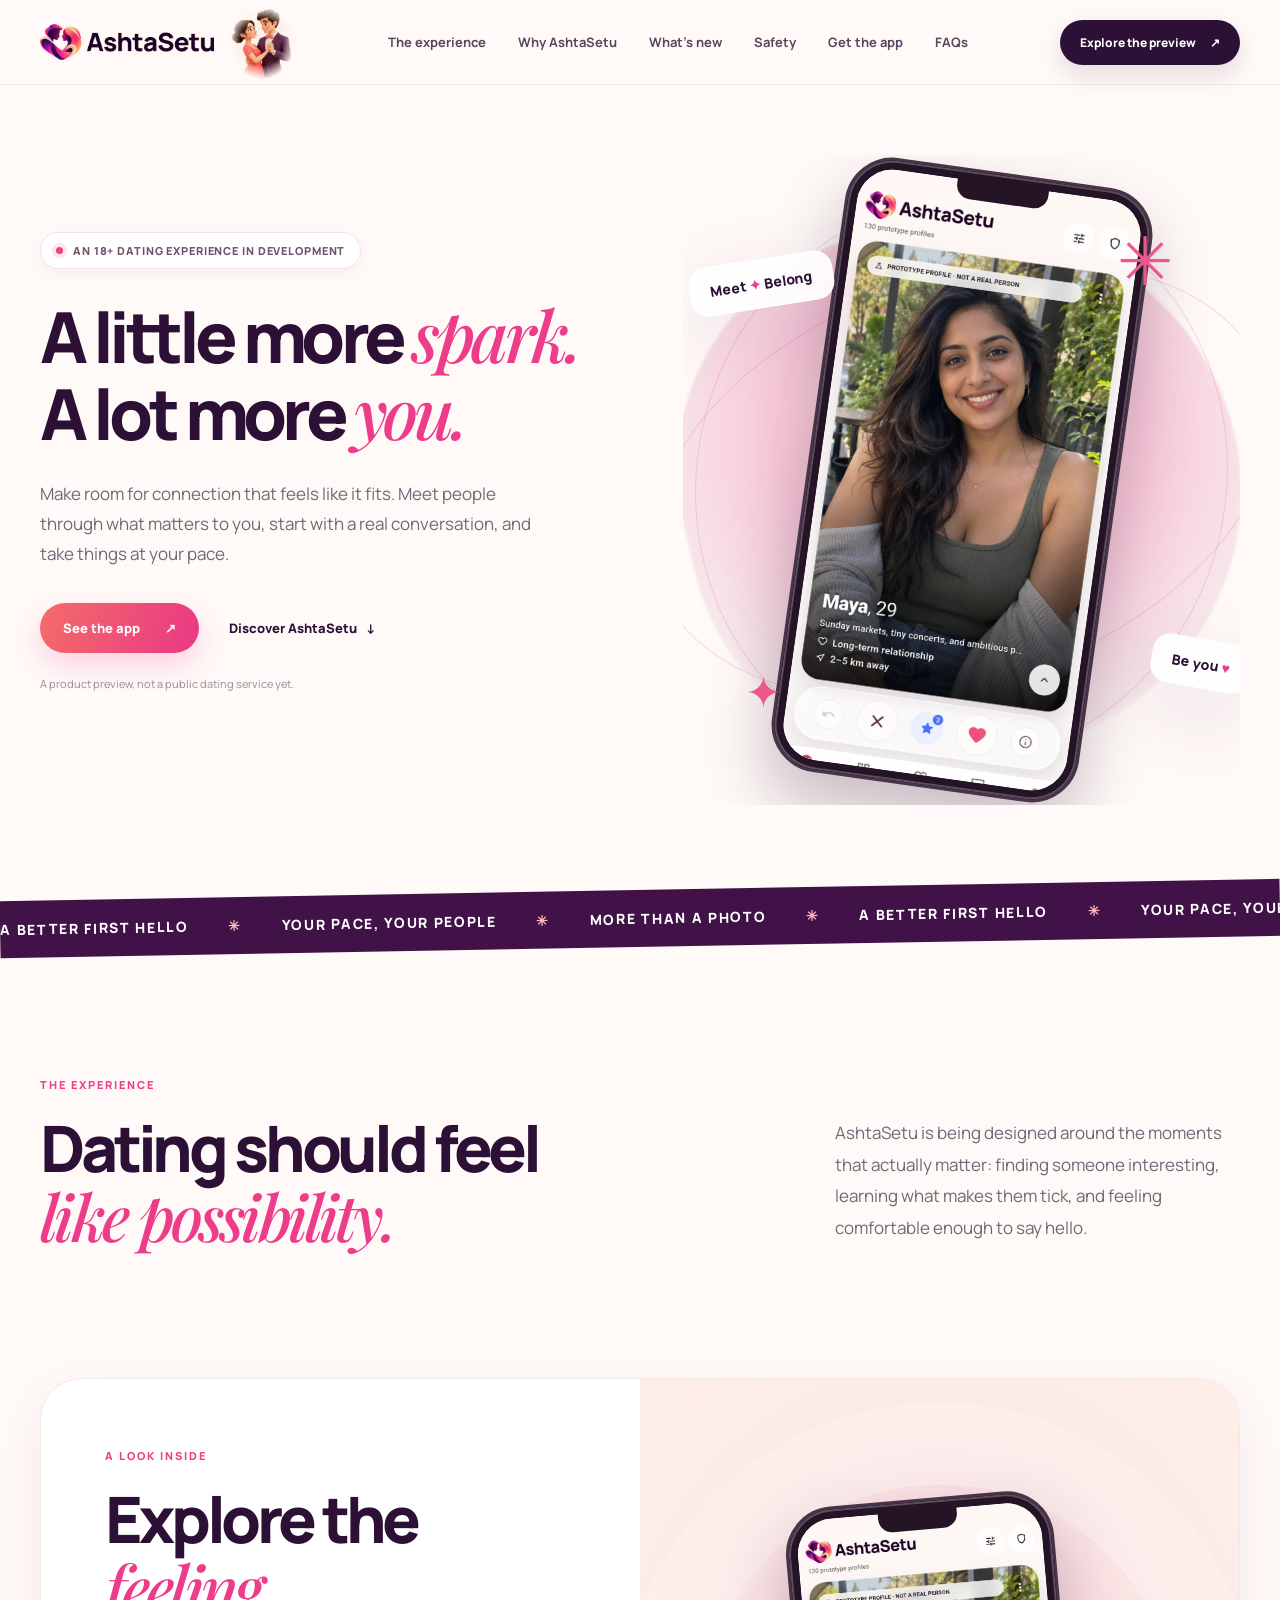
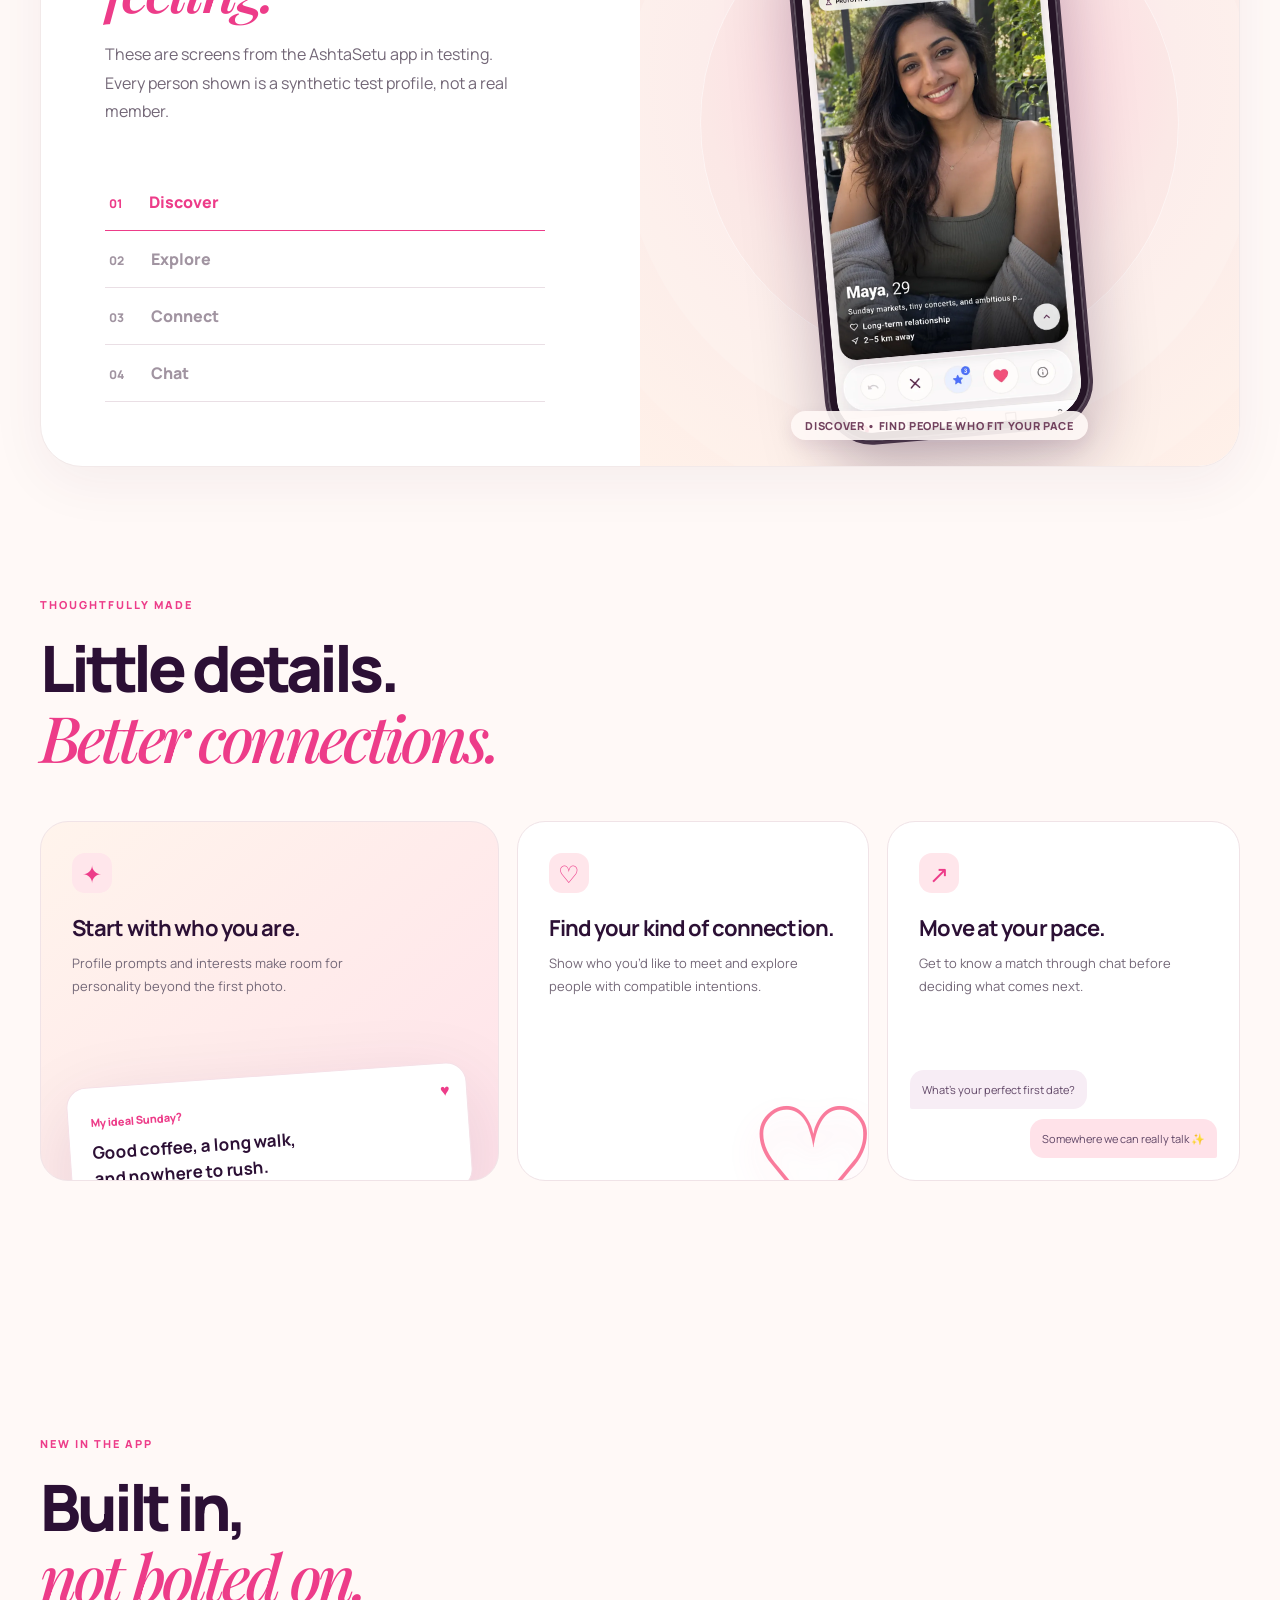
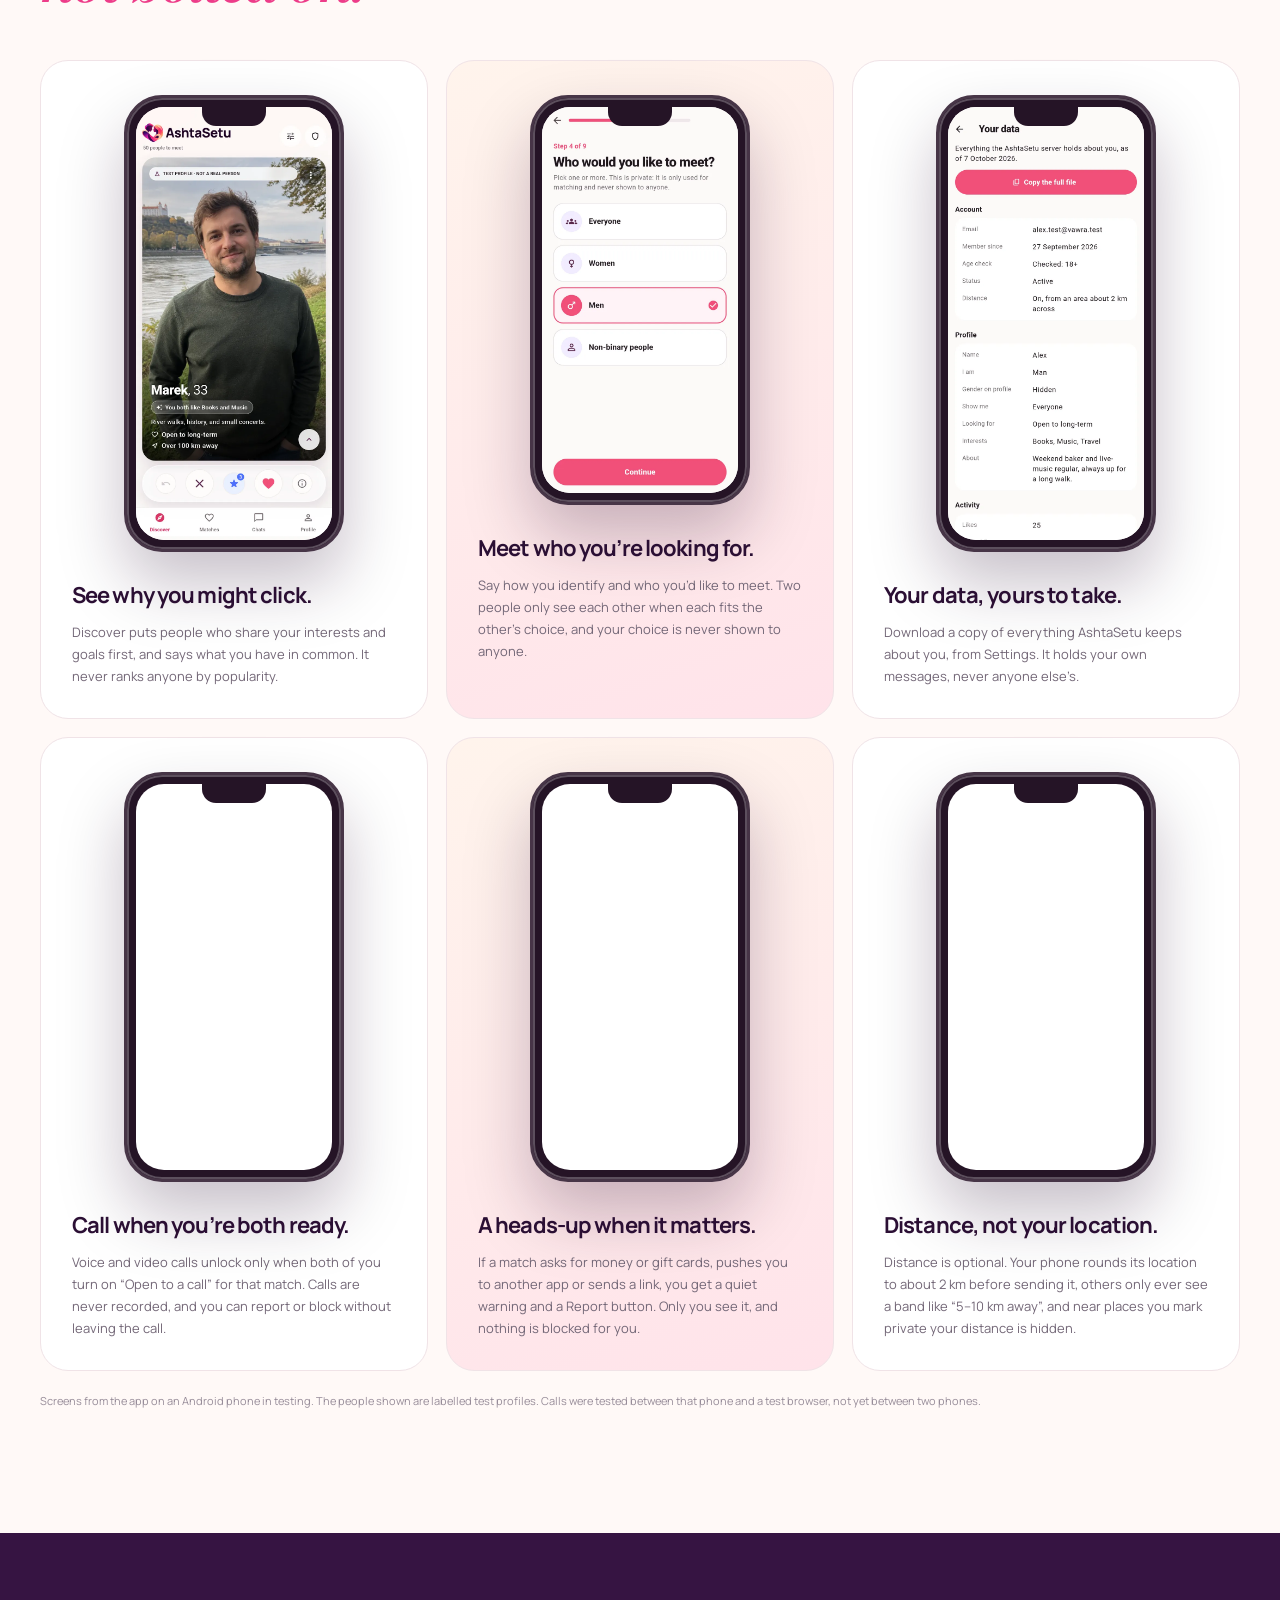
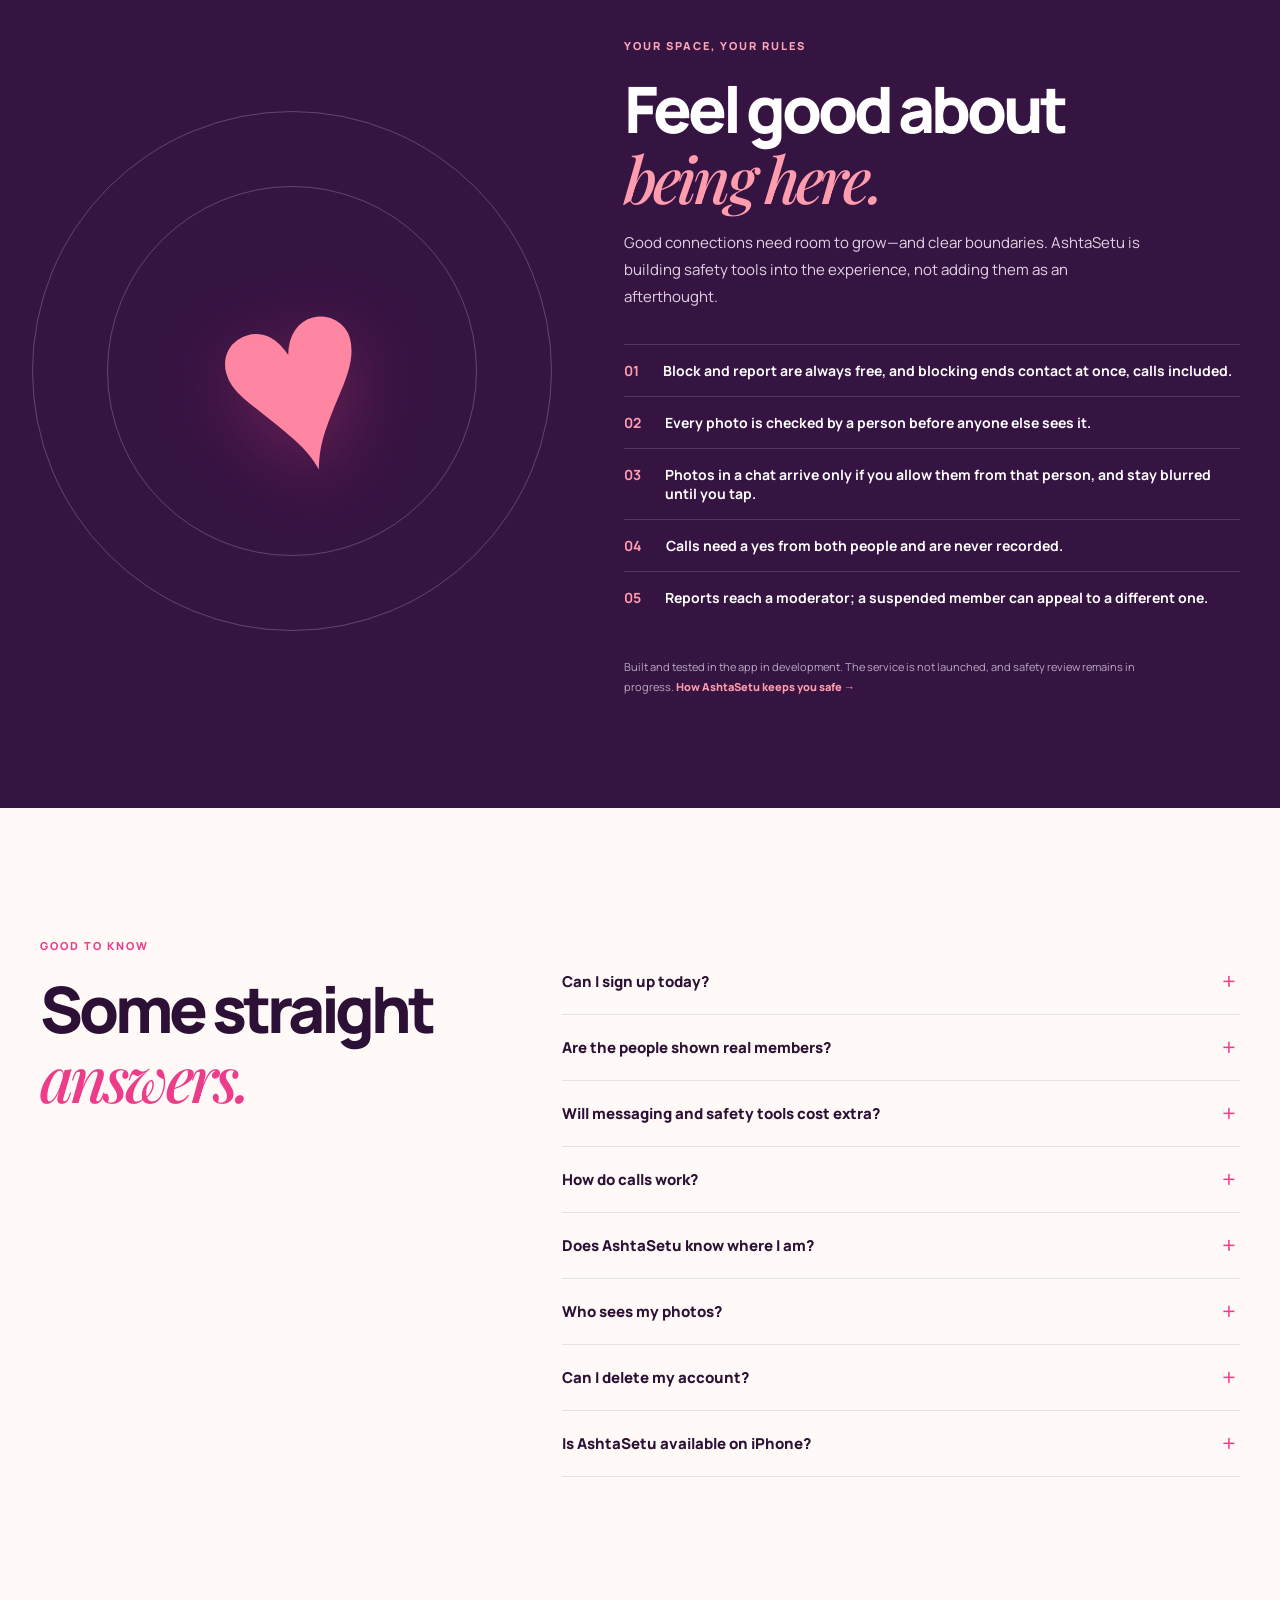
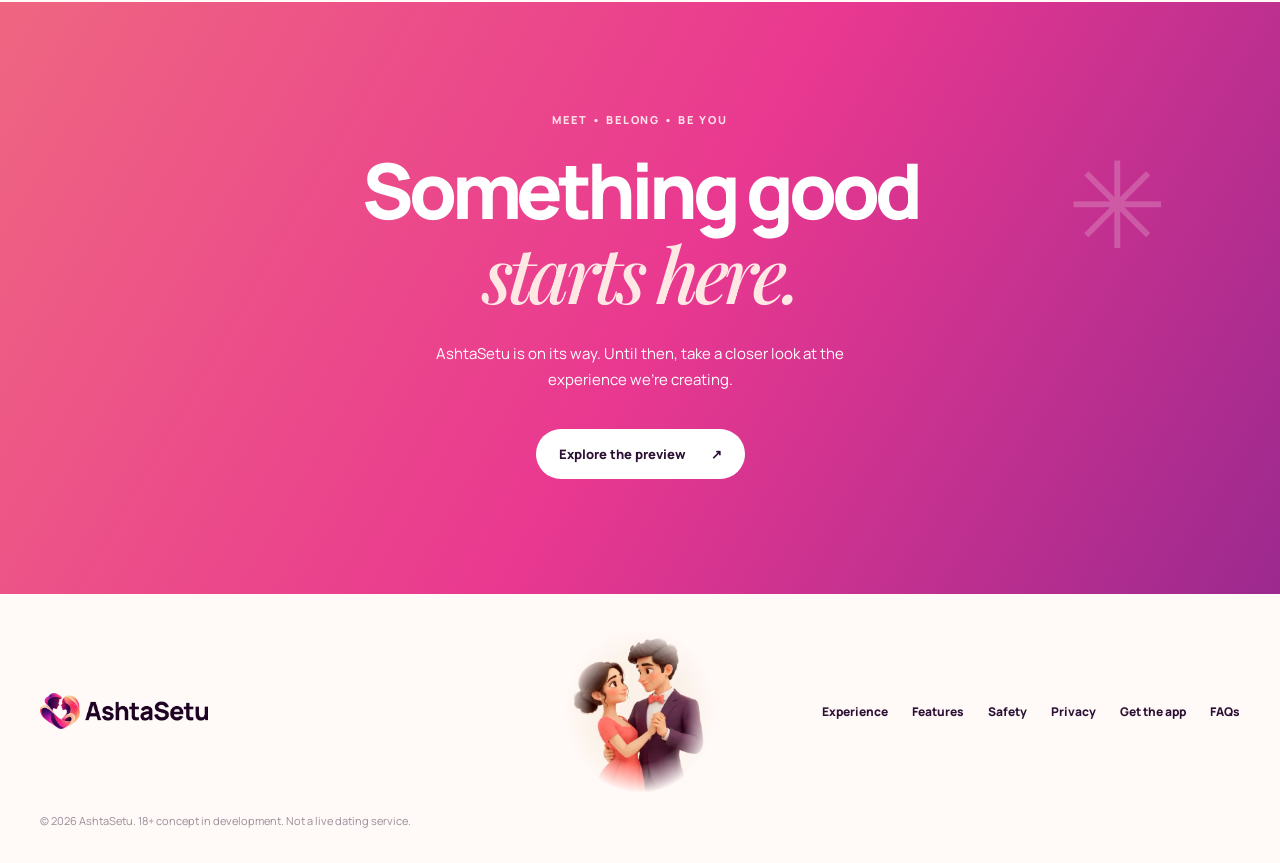
==== commit 7bfceffe: "AshtaSetu site from vowra claude/ashtasetu-rename 1cab97d (website/): AS-2..AS-5, the dancing couple" ====
--- a/index.html
+++ b/index.html
@@ -11,14 +11,15 @@
   <link rel="icon" href="assets/brand/favicon.png" type="image/png">
   <link rel="apple-touch-icon" href="assets/brand/apple-touch-icon.png">
   <link rel="preload" href="assets/fonts/manrope-latin.woff2" as="font" type="font/woff2" crossorigin>
-  <link rel="stylesheet" href="styles.css?v=c2532f5768">
-  <script src="script.js?v=72e9257087" defer></script>
+  <link rel="stylesheet" href="styles.css?v=83eaa78f53">
+  <script src="script.js?v=b892a3ecac" defer></script>
 </head>
 <body>
   <a class="skip-link" href="#main">Skip to content</a>
   <header class="site-header">
     <nav class="nav shell" aria-label="Main navigation">
       <a class="brand" href="#top" aria-label="AshtaSetu home"><img src="assets/brand/ashtasetu-lockup.webp" alt="AshtaSetu" width="520" height="109"></a>
+      <video class="mascot mascot-header" src="assets/mascot/couple-dance.mp4" poster="assets/mascot/couple-dance-poster.webp" muted loop playsinline preload="metadata" aria-hidden="true" tabindex="-1" data-mascot></video>
       <div class="nav-links" id="nav-links">
         <a href="#experience">The experience</a><a href="#features">Why AshtaSetu</a><a href="#new">What’s new</a><a href="#safety">Safety</a><a href="get-the-app.html">Get the app</a><a href="#faq">FAQs</a>
       </div>
@@ -35,6 +36,7 @@
         <p>Make room for connection that feels like it fits. Meet people through what matters to you, start with a real conversation, and take things at your pace.</p>
         <div class="hero-actions"><a class="button button-primary" href="#preview">See the app <span aria-hidden="true">↗</span></a><a class="text-link" href="#experience">Discover AshtaSetu <span aria-hidden="true">↓</span></a></div>
         <p class="hero-note">A product preview, not a public dating service yet.</p>
+          <div class="hosts" aria-hidden="true" data-lines="[&quot;Namaste! Welcome to AshtaSetu.&quot;, &quot;Dating with intention, at your own pace.&quot;, &quot;Block and report are always free.&quot;, &quot;Everyone in the preview is a synthetic test profile.&quot;, &quot;AshtaSetu is a preview, not a live dating service yet.&quot;]"><p class="hosts-bubble">Namaste! Welcome to AshtaSetu.</p><img class="hosts-img" src="assets/mascot/hosts-wave.webp" alt="" width="492" height="720"></div>
       </div>
       <div class="hero-art" aria-label="Preview of the AshtaSetu Discover screen">
         <div class="hero-halo"></div><div class="orbit orbit-one"></div><div class="orbit orbit-two"></div>
@@ -123,6 +125,6 @@
 
     <section class="closing"><div class="shell closing-inner"><span class="kicker">MEET • BELONG • BE YOU</span><h2>Something good<br><em>starts here.</em></h2><p>AshtaSetu is on its way. Until then, take a closer look at the experience we’re creating.</p><a class="button button-light" href="#preview">Explore the preview <span aria-hidden="true">↗</span></a><div class="closing-spark" aria-hidden="true">✳</div></div></section>
   </main>
-  <footer class="footer shell"><a class="footer-brand" href="#top"><img src="assets/brand/ashtasetu-lockup.webp" alt="AshtaSetu" width="520" height="109" loading="lazy"></a><div><a href="#experience">Experience</a><a href="#features">Features</a><a href="safety.html">Safety</a><a href="privacy.html">Privacy</a><a href="get-the-app.html">Get the app</a><a href="#faq">FAQs</a></div><p>© <span id="year">2026</span> AshtaSetu. 18+ concept in development. Not a live dating service.</p></footer>
+  <footer class="footer shell"><a class="footer-brand" href="#top"><img src="assets/brand/ashtasetu-lockup.webp" alt="AshtaSetu" width="520" height="109" loading="lazy"></a><video class="mascot mascot-footer" src="assets/mascot/couple-dance.mp4" poster="assets/mascot/couple-dance-poster.webp" muted loop playsinline preload="metadata" aria-hidden="true" tabindex="-1" data-mascot></video><div><a href="#experience">Experience</a><a href="#features">Features</a><a href="safety.html">Safety</a><a href="privacy.html">Privacy</a><a href="get-the-app.html">Get the app</a><a href="#faq">FAQs</a></div><p>© <span id="year">2026</span> AshtaSetu. 18+ concept in development. Not a live dating service.</p></footer>
 </body>
 </html>
--- a/styles.css
+++ b/styles.css
@@ -19,3 +19,15 @@
 /* Get the app */
 .app-grid{display:grid;grid-template-columns:1fr 1fr;gap:18px;margin-top:48px}.app-card{background:#fff;border:1px solid #f0e3e7;border-radius:26px;padding:26px 26px 22px;display:flex;flex-direction:column;gap:14px}.app-card h2{margin:0!important;font-size:clamp(24px,2.6vw,30px)!important}.app-card-head{display:flex;align-items:center;justify-content:space-between;gap:12px}.app-status{font-size:11px;font-weight:800;letter-spacing:.08em;text-transform:uppercase;color:var(--plum);background:var(--peach);border:1px solid #f6dccb;border-radius:999px;padding:6px 11px;white-space:nowrap}.app-needs{margin:0;font-size:14px;color:var(--muted)}.app-button{align-self:flex-start;gap:10px;opacity:.55;cursor:not-allowed;box-shadow:none}.app-button:hover{transform:none}.app-button-note{font-weight:600;opacity:.9}.app-steps{margin:4px 0 0;padding:0;list-style:none;counter-reset:step;display:grid;gap:12px}.app-steps li{counter-increment:step;position:relative;padding-left:40px;font-size:14px;line-height:1.65;color:var(--muted)}.app-steps li strong{color:var(--ink)}.app-steps li::before{content:counter(step);position:absolute;left:0;top:1px;width:26px;height:26px;border-radius:50%;display:grid;place-items:center;font-size:12px;font-weight:800;color:#fff;background:linear-gradient(110deg,#f46c68,#e93885)}.app-card .doc-note{margin:auto 0 0;font-size:13px;font-weight:600}.app-video{margin:22px auto 0;max-width:320px}.app-video video{display:block;width:100%;height:auto;aspect-ratio:9/20;border-radius:34px;border:8px solid var(--plum);background:var(--plum);box-shadow:var(--shadow)}.app-video figcaption{margin-top:14px;font-size:13px;color:var(--muted);text-align:center;line-height:1.6}.doc .faq{display:block}.app-button-on{align-self:flex-start;gap:10px}.doc a.app-button-on{color:#fff;text-decoration:none}.app-status-on{background:#e9f7ef;border-color:#cbead7;color:#1f6b45}.app-check summary{cursor:pointer;font-size:13px;font-weight:800;color:var(--plum)}.app-check p{font-size:12.5px;line-height:1.7;color:var(--muted);margin:8px 0 0}.app-check code{font-size:11.5px;word-break:break-all;color:var(--ink)}
 @media(max-width:820px){.app-grid{grid-template-columns:1fr}}
+/* Mascots: AshtaSetu's coral and plum dancers (Higgsfield art, cartoon characters, not real people) waltz in the
+   header and the footer. Decorative: muted, no controls, hidden from screen readers; script.js plays them only
+   when motion is welcome and they are on screen. The video's porcelain fades into the page at its edges. */
+.mascot{display:block;flex:none;aspect-ratio:11/12;height:auto;object-fit:cover;object-position:52% 50%;pointer-events:none;-webkit-mask-image:radial-gradient(ellipse 50% 50% at 50% 50%,#000 64%,transparent 100%);mask-image:radial-gradient(ellipse 50% 50% at 50% 50%,#000 64%,transparent 100%)}
+.mascot-header{width:68px;margin-left:-18px}
+.footer{grid-template-columns:1fr auto 1fr}.mascot-footer{width:150px;justify-self:center}.footer>div{justify-self:end}
+@media(max-width:720px){.mascot-header{display:none}.mascot-footer{width:124px;margin:-6px 0 -10px}}
+/* Hosts: the same couple, cut out and waving, stand by the hero's buttons on wide screens with a speech bubble, as
+   Vyom does on the Ashtadeep site. Decorative (aria-hidden): the bubble's lines say what the page already says. */
+.hosts{display:none}
+@keyframes hosts-in{from{opacity:0;transform:translateY(26px)}}
+@media(min-width:1260px){.hosts{display:block;position:absolute;left:500px;top:330px;width:120px;z-index:3;pointer-events:none}.hosts-img{width:100%;height:auto;filter:drop-shadow(0 16px 20px rgba(64,18,71,.22));animation:hosts-in .7s cubic-bezier(.2,.8,.2,1) .3s both}.hosts-bubble{position:absolute;left:30px;bottom:calc(100% + 10px);width:196px;margin:0;padding:11px 14px;background:#fff;border-radius:16px;box-shadow:var(--shadow);font-size:13px;font-weight:700;line-height:1.38;color:var(--ink);transition:opacity .26s;animation:hosts-in .5s ease-out 1s both}.hosts-bubble::after{content:"";position:absolute;left:34px;top:100%;border:8px solid transparent;border-top-color:#fff;border-bottom:0}.hosts-bubble.fade{opacity:0}}
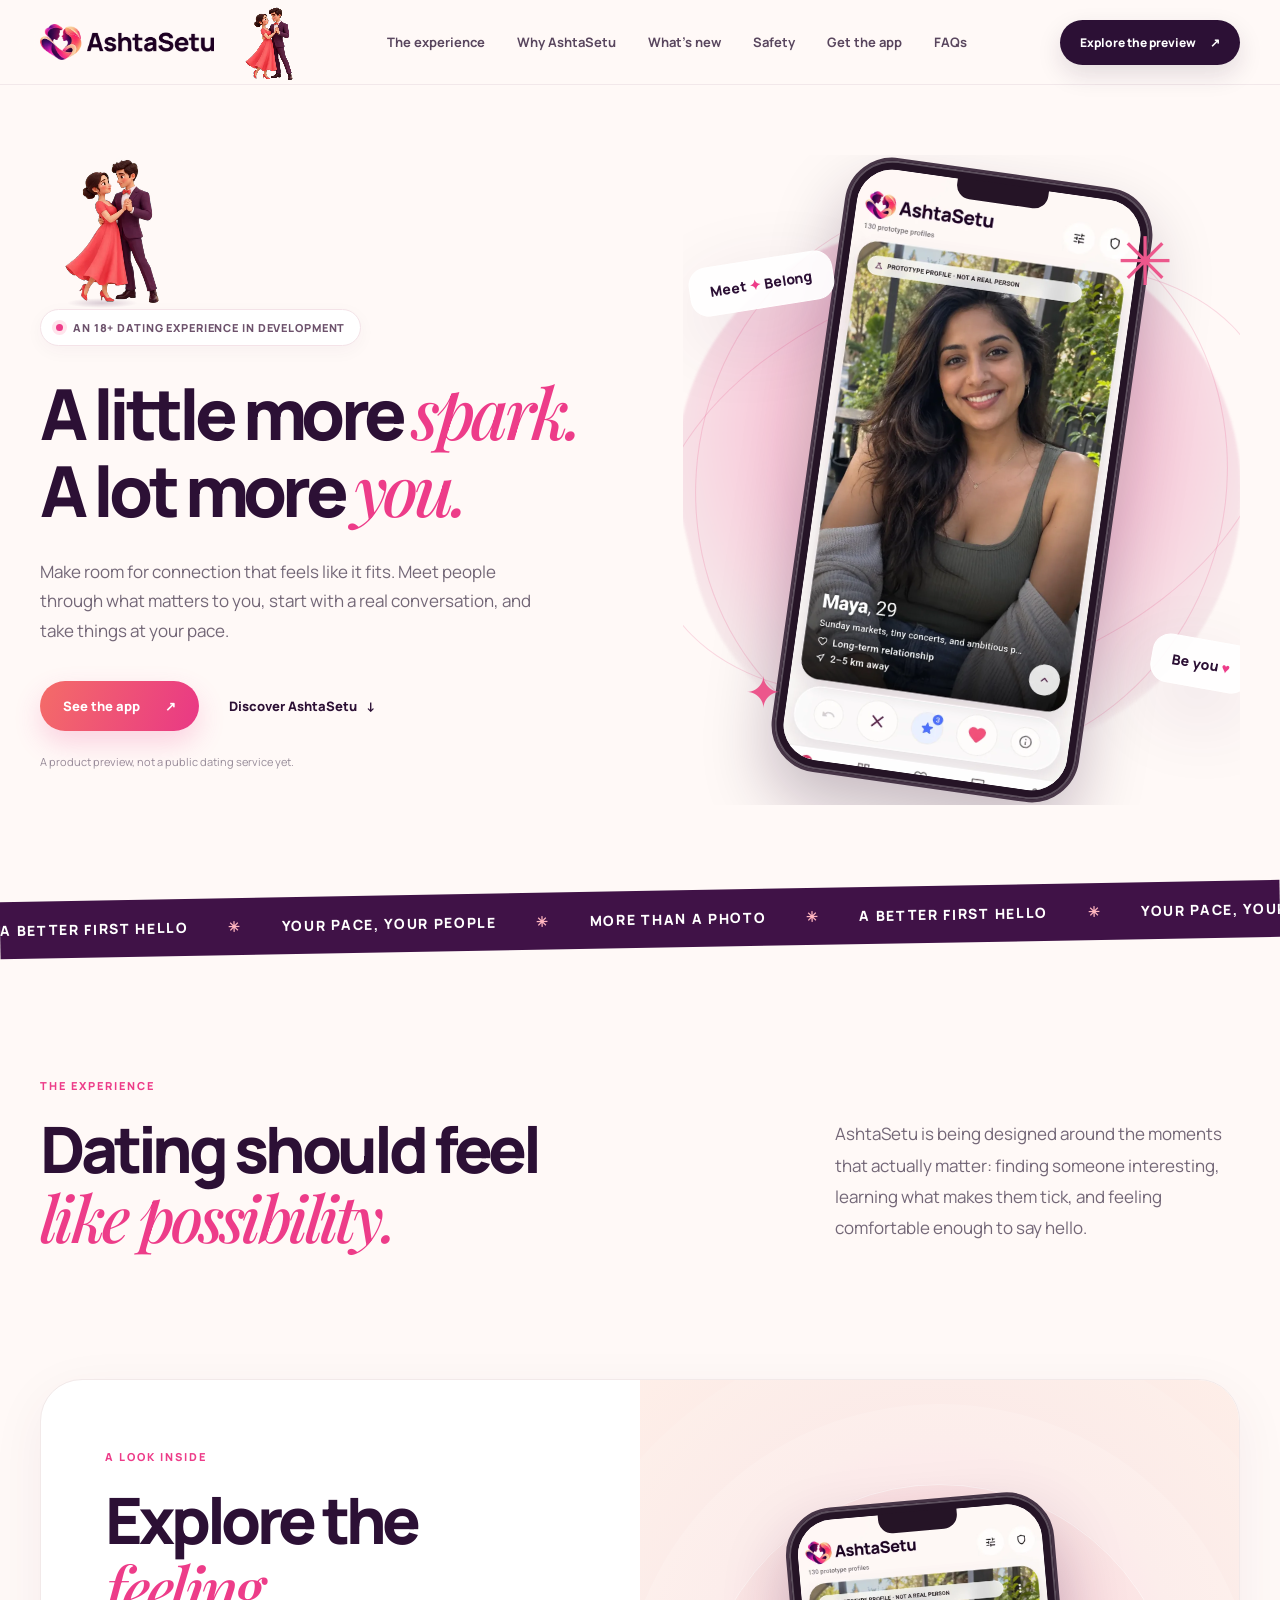
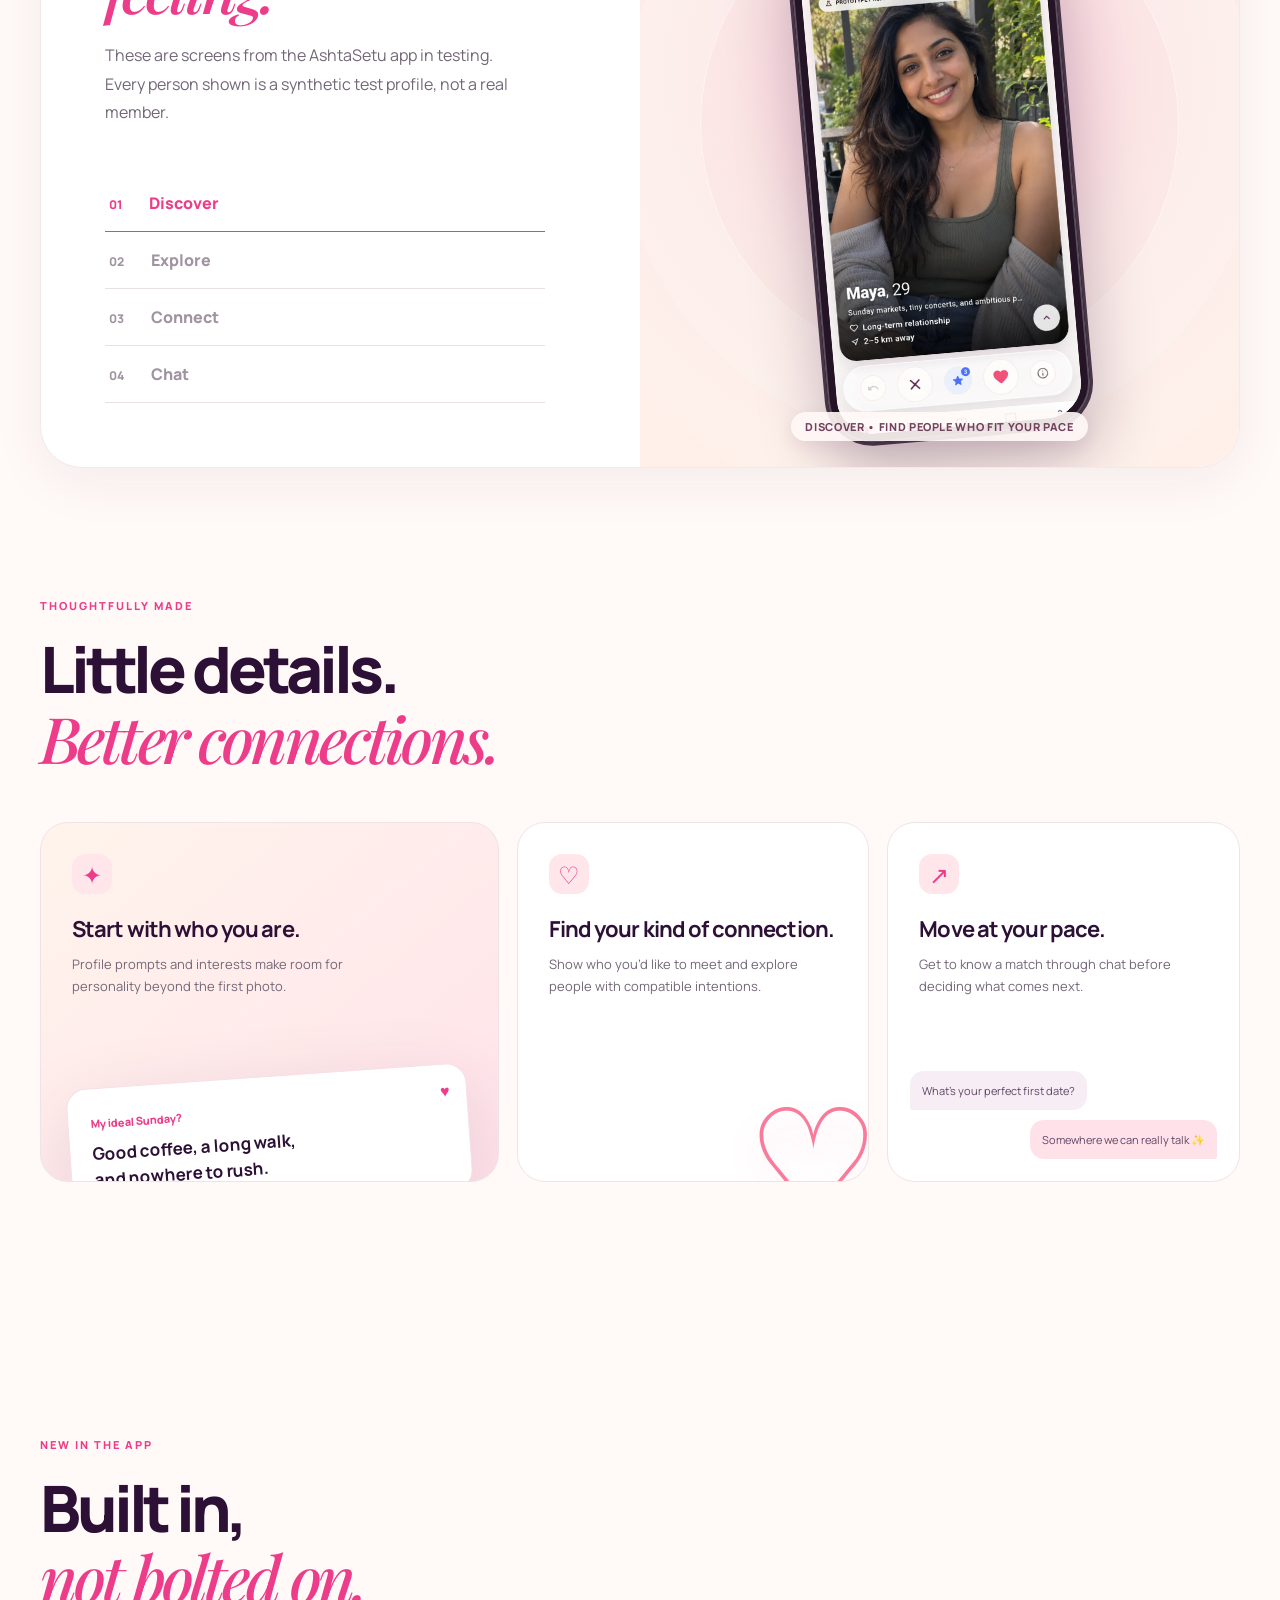
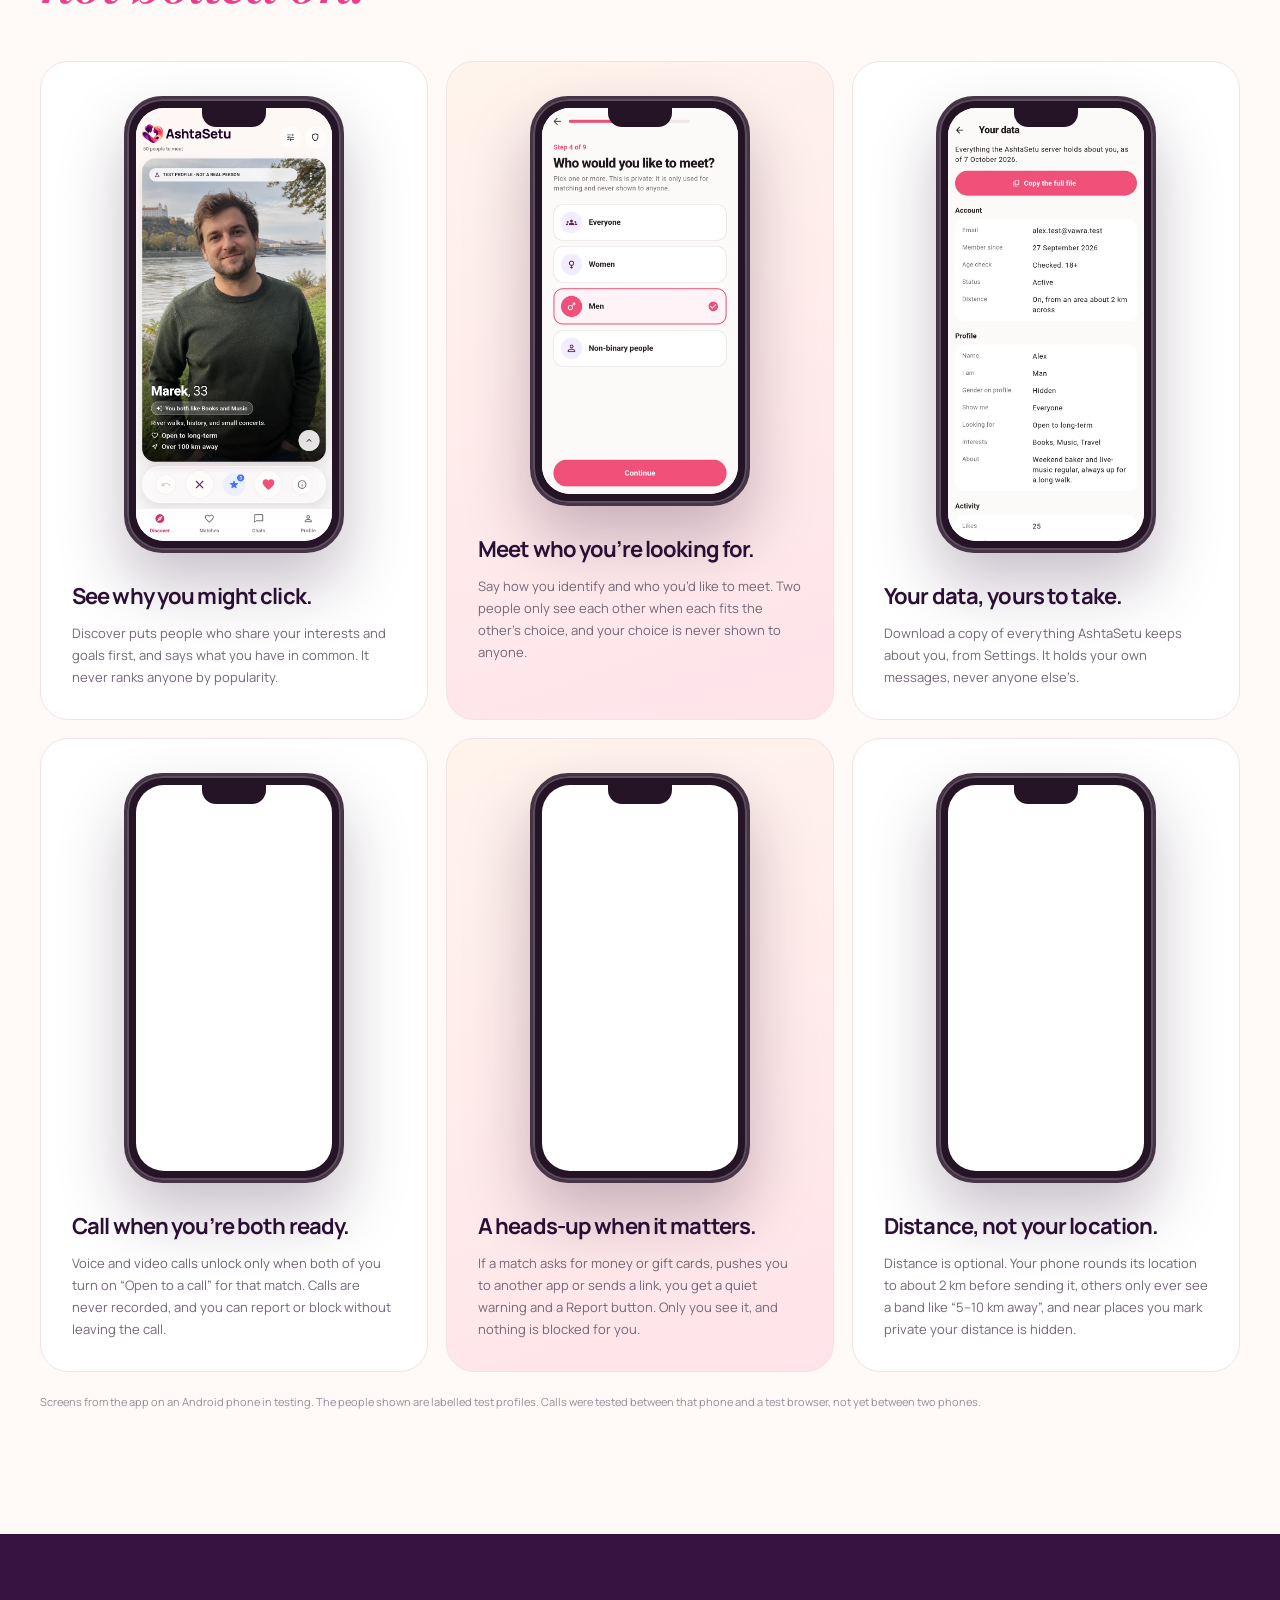
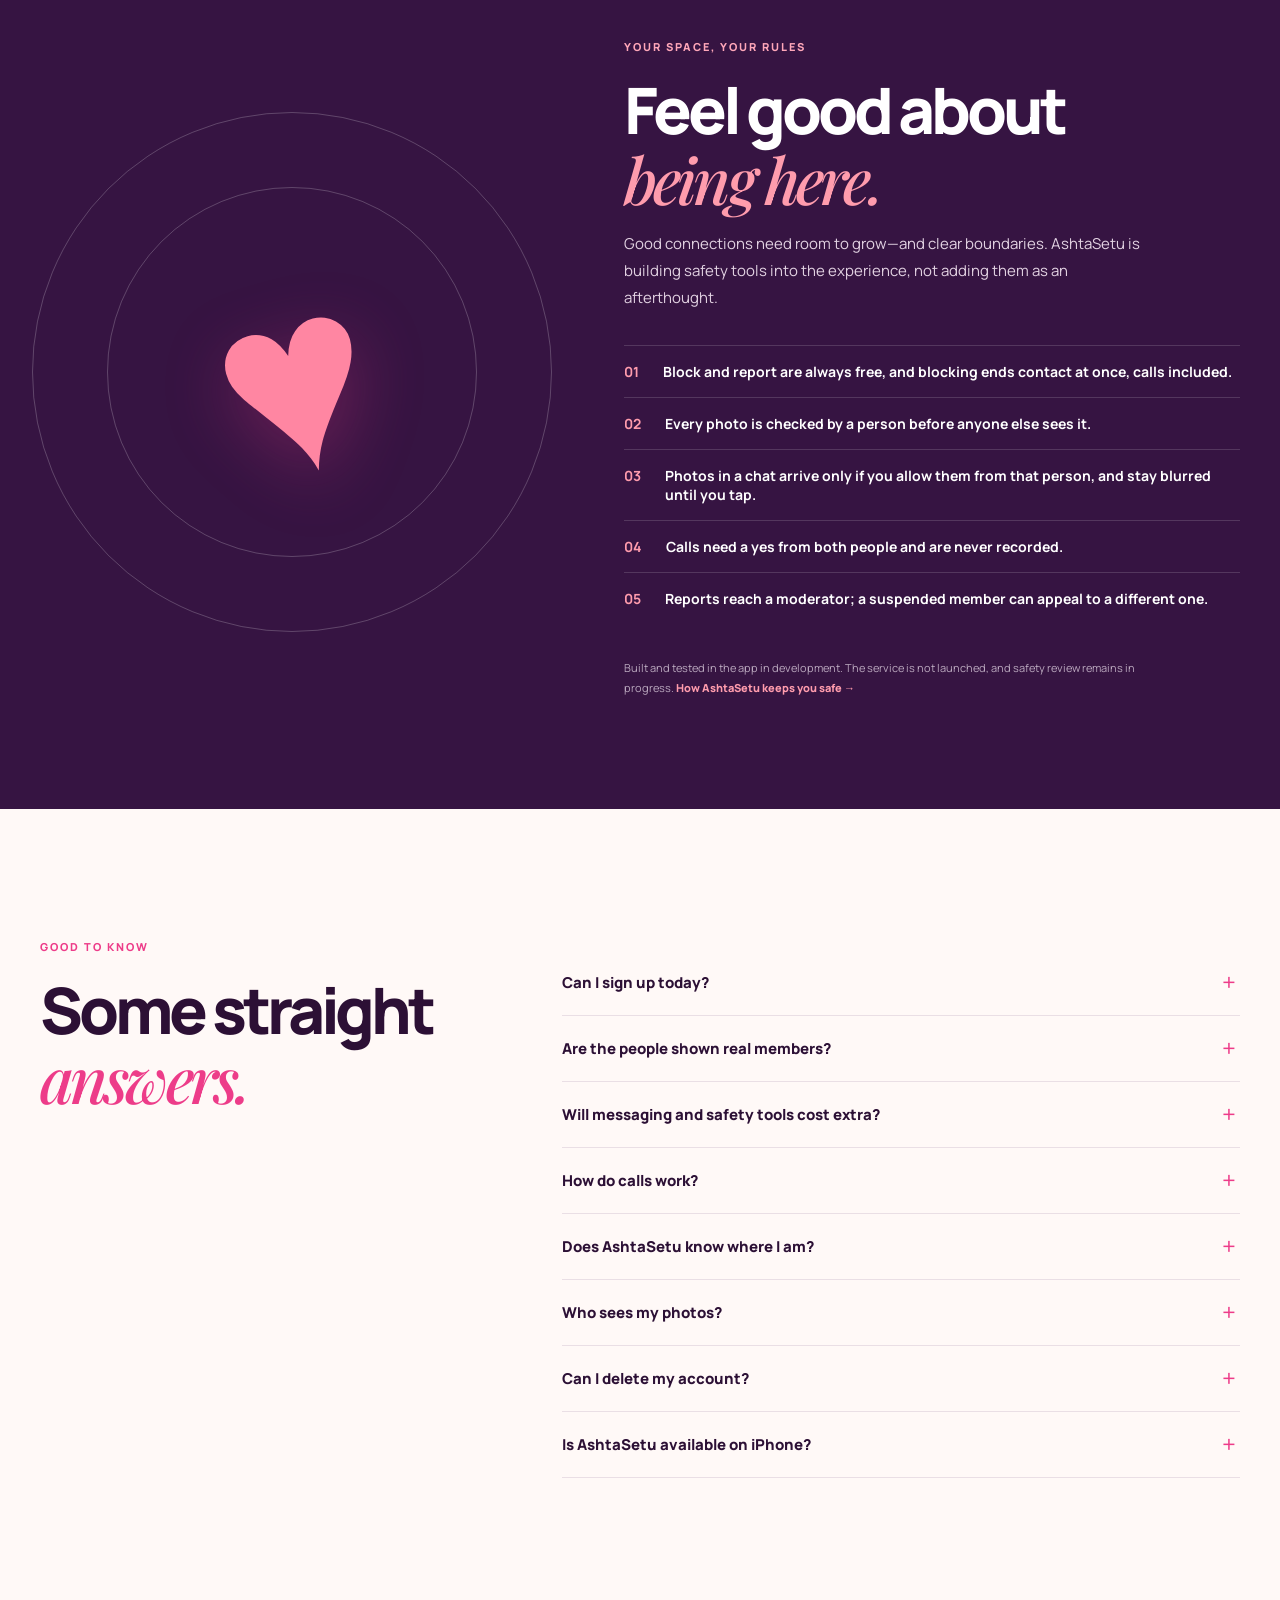
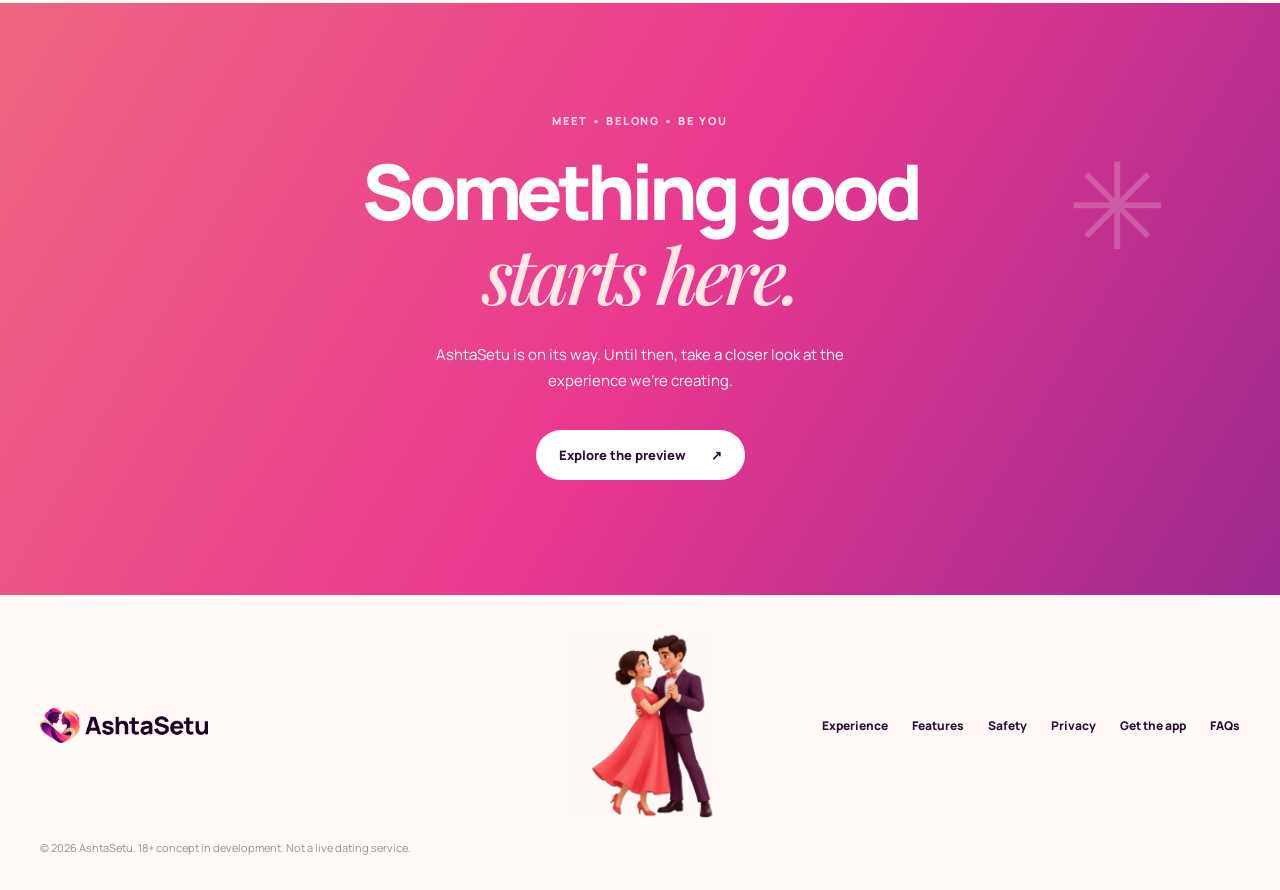
==== commit 2d78e6d3: "AshtaSetu site from vowra main 94916b2 (website/): AS-6, the whole couple dances and waltzes across " ====
--- a/index.html
+++ b/index.html
@@ -11,15 +11,15 @@
   <link rel="icon" href="assets/brand/favicon.png" type="image/png">
   <link rel="apple-touch-icon" href="assets/brand/apple-touch-icon.png">
   <link rel="preload" href="assets/fonts/manrope-latin.woff2" as="font" type="font/woff2" crossorigin>
-  <link rel="stylesheet" href="styles.css?v=83eaa78f53">
-  <script src="script.js?v=b892a3ecac" defer></script>
+  <link rel="stylesheet" href="styles.css?v=eae88c4087">
+  <script src="script.js?v=8f1221b1d3" defer></script>
 </head>
 <body>
   <a class="skip-link" href="#main">Skip to content</a>
   <header class="site-header">
     <nav class="nav shell" aria-label="Main navigation">
       <a class="brand" href="#top" aria-label="AshtaSetu home"><img src="assets/brand/ashtasetu-lockup.webp" alt="AshtaSetu" width="520" height="109"></a>
-      <video class="mascot mascot-header" src="assets/mascot/couple-dance.mp4" poster="assets/mascot/couple-dance-poster.webp" muted loop playsinline preload="metadata" aria-hidden="true" tabindex="-1" data-mascot></video>
+      <span class="mascot mascot-header" aria-hidden="true" data-mascot><img src="assets/mascot/couple-waltz.webp" alt="" width="318" height="400"></span>
       <div class="nav-links" id="nav-links">
         <a href="#experience">The experience</a><a href="#features">Why AshtaSetu</a><a href="#new">What’s new</a><a href="#safety">Safety</a><a href="get-the-app.html">Get the app</a><a href="#faq">FAQs</a>
       </div>
@@ -30,14 +30,13 @@
 
   <main id="main">
     <section class="hero shell" id="top" aria-labelledby="hero-title">
-      <div class="hero-copy">
+      <div class="hero-copy"><div class="walkway" aria-hidden="true"><span class="walker" data-mascot><img src="assets/mascot/couple-waltz.webp" alt="" width="318" height="400"></span></div>
         <span class="eyebrow"><span class="eyebrow-dot"></span> An 18+ dating experience in development</span>
         <h1 id="hero-title">A little more <em>spark.</em><br>A lot more <em>you.</em></h1>
         <p>Make room for connection that feels like it fits. Meet people through what matters to you, start with a real conversation, and take things at your pace.</p>
-        <div class="hero-actions"><a class="button button-primary" href="#preview">See the app <span aria-hidden="true">↗</span></a><a class="text-link" href="#experience">Discover AshtaSetu <span aria-hidden="true">↓</span></a></div>
+        <div class="hero-actions"><a class="button button-primary" href="#preview">See the app <span aria-hidden="true">↗</span></a><a class="text-link" href="#experience">Discover AshtaSetu <span aria-hidden="true">↓</span></a><div class="hosts" aria-hidden="true" data-lines="[&quot;Namaste! Welcome to AshtaSetu.&quot;, &quot;Dating with intention, at your own pace.&quot;, &quot;Block and report are always free.&quot;, &quot;Everyone in the preview is a synthetic test profile.&quot;, &quot;AshtaSetu is a preview, not a live dating service yet.&quot;]"><p class="hosts-bubble">Namaste! Welcome to AshtaSetu.</p><img class="hosts-img" src="assets/mascot/hosts-wave.webp" alt="" width="492" height="720"></div></div>
         <p class="hero-note">A product preview, not a public dating service yet.</p>
-          <div class="hosts" aria-hidden="true" data-lines="[&quot;Namaste! Welcome to AshtaSetu.&quot;, &quot;Dating with intention, at your own pace.&quot;, &quot;Block and report are always free.&quot;, &quot;Everyone in the preview is a synthetic test profile.&quot;, &quot;AshtaSetu is a preview, not a live dating service yet.&quot;]"><p class="hosts-bubble">Namaste! Welcome to AshtaSetu.</p><img class="hosts-img" src="assets/mascot/hosts-wave.webp" alt="" width="492" height="720"></div>
-      </div>
+          </div>
       <div class="hero-art" aria-label="Preview of the AshtaSetu Discover screen">
         <div class="hero-halo"></div><div class="orbit orbit-one"></div><div class="orbit orbit-two"></div>
         <span class="floating-tag floating-tag-one">Meet <span>✦</span> Belong</span><span class="floating-tag floating-tag-two">Be you <span>♥</span></span>
@@ -125,6 +124,6 @@
 
     <section class="closing"><div class="shell closing-inner"><span class="kicker">MEET • BELONG • BE YOU</span><h2>Something good<br><em>starts here.</em></h2><p>AshtaSetu is on its way. Until then, take a closer look at the experience we’re creating.</p><a class="button button-light" href="#preview">Explore the preview <span aria-hidden="true">↗</span></a><div class="closing-spark" aria-hidden="true">✳</div></div></section>
   </main>
-  <footer class="footer shell"><a class="footer-brand" href="#top"><img src="assets/brand/ashtasetu-lockup.webp" alt="AshtaSetu" width="520" height="109" loading="lazy"></a><video class="mascot mascot-footer" src="assets/mascot/couple-dance.mp4" poster="assets/mascot/couple-dance-poster.webp" muted loop playsinline preload="metadata" aria-hidden="true" tabindex="-1" data-mascot></video><div><a href="#experience">Experience</a><a href="#features">Features</a><a href="safety.html">Safety</a><a href="privacy.html">Privacy</a><a href="get-the-app.html">Get the app</a><a href="#faq">FAQs</a></div><p>© <span id="year">2026</span> AshtaSetu. 18+ concept in development. Not a live dating service.</p></footer>
+  <footer class="footer shell"><a class="footer-brand" href="#top"><img src="assets/brand/ashtasetu-lockup.webp" alt="AshtaSetu" width="520" height="109" loading="lazy"></a><span class="mascot mascot-footer" aria-hidden="true" data-mascot><img src="assets/mascot/couple-waltz.webp" alt="" width="318" height="400" loading="lazy"></span><div><a href="#experience">Experience</a><a href="#features">Features</a><a href="safety.html">Safety</a><a href="privacy.html">Privacy</a><a href="get-the-app.html">Get the app</a><a href="#faq">FAQs</a></div><p>© <span id="year">2026</span> AshtaSetu. 18+ concept in development. Not a live dating service.</p></footer>
 </body>
 </html>
--- a/styles.css
+++ b/styles.css
@@ -19,15 +19,27 @@
 /* Get the app */
 .app-grid{display:grid;grid-template-columns:1fr 1fr;gap:18px;margin-top:48px}.app-card{background:#fff;border:1px solid #f0e3e7;border-radius:26px;padding:26px 26px 22px;display:flex;flex-direction:column;gap:14px}.app-card h2{margin:0!important;font-size:clamp(24px,2.6vw,30px)!important}.app-card-head{display:flex;align-items:center;justify-content:space-between;gap:12px}.app-status{font-size:11px;font-weight:800;letter-spacing:.08em;text-transform:uppercase;color:var(--plum);background:var(--peach);border:1px solid #f6dccb;border-radius:999px;padding:6px 11px;white-space:nowrap}.app-needs{margin:0;font-size:14px;color:var(--muted)}.app-button{align-self:flex-start;gap:10px;opacity:.55;cursor:not-allowed;box-shadow:none}.app-button:hover{transform:none}.app-button-note{font-weight:600;opacity:.9}.app-steps{margin:4px 0 0;padding:0;list-style:none;counter-reset:step;display:grid;gap:12px}.app-steps li{counter-increment:step;position:relative;padding-left:40px;font-size:14px;line-height:1.65;color:var(--muted)}.app-steps li strong{color:var(--ink)}.app-steps li::before{content:counter(step);position:absolute;left:0;top:1px;width:26px;height:26px;border-radius:50%;display:grid;place-items:center;font-size:12px;font-weight:800;color:#fff;background:linear-gradient(110deg,#f46c68,#e93885)}.app-card .doc-note{margin:auto 0 0;font-size:13px;font-weight:600}.app-video{margin:22px auto 0;max-width:320px}.app-video video{display:block;width:100%;height:auto;aspect-ratio:9/20;border-radius:34px;border:8px solid var(--plum);background:var(--plum);box-shadow:var(--shadow)}.app-video figcaption{margin-top:14px;font-size:13px;color:var(--muted);text-align:center;line-height:1.6}.doc .faq{display:block}.app-button-on{align-self:flex-start;gap:10px}.doc a.app-button-on{color:#fff;text-decoration:none}.app-status-on{background:#e9f7ef;border-color:#cbead7;color:#1f6b45}.app-check summary{cursor:pointer;font-size:13px;font-weight:800;color:var(--plum)}.app-check p{font-size:12.5px;line-height:1.7;color:var(--muted);margin:8px 0 0}.app-check code{font-size:11.5px;word-break:break-all;color:var(--ink)}
 @media(max-width:820px){.app-grid{grid-template-columns:1fr}}
-/* Mascots: AshtaSetu's coral and plum dancers (Higgsfield art, cartoon characters, not real people) waltz in the
-   header and the footer. Decorative: muted, no controls, hidden from screen readers; script.js plays them only
-   when motion is welcome and they are on screen. The video's porcelain fades into the page at its edges. */
-.mascot{display:block;flex:none;aspect-ratio:11/12;height:auto;object-fit:cover;object-position:52% 50%;pointer-events:none;-webkit-mask-image:radial-gradient(ellipse 50% 50% at 50% 50%,#000 64%,transparent 100%);mask-image:radial-gradient(ellipse 50% 50% at 50% 50%,#000 64%,transparent 100%)}
-.mascot-header{width:68px;margin-left:-18px}
-.footer{grid-template-columns:1fr auto 1fr}.mascot-footer{width:150px;justify-self:center}.footer>div{justify-self:end}
-@media(max-width:720px){.mascot-header{display:none}.mascot-footer{width:124px;margin:-6px 0 -10px}}
-/* Hosts: the same couple, cut out and waving, stand by the hero's buttons on wide screens with a speech bubble, as
+/* Mascots: AshtaSetu's coral and plum dancers (Higgsfield art, cartoon characters, not real people), cut out whole,
+   head to toe. They waltz beside the header logo, in the footer, and across the top of the home page's hero, turning
+   at each end. Decorative: hidden from screen readers. script.js plays the transparent dance only where it plays
+   properly and never for reduced motion; otherwise the cut-out still stands (and, on the walkway, glides). */
+.mascot,.walker{display:block;flex:none;position:relative;aspect-ratio:318/400;pointer-events:none}
+.mascot img,.mascot video,.walker img,.walker video{position:absolute;inset:0;width:100%;height:100%;object-fit:contain}
+.mascot video,.walker video{opacity:0;transition:opacity .2s}
+.mascot.dancing video,.walker.dancing video{opacity:1}
+.mascot.dancing img,.walker.dancing img{visibility:hidden}
+.mascot-header{height:76px;margin:-6px 0 -8px -12px}
+.footer{grid-template-columns:1fr auto 1fr}.mascot-footer{height:190px;justify-self:center}.footer>div{justify-self:end}
+.walkway{position:relative;height:150px;margin:0 0 4px}
+.walker{position:absolute;left:0;bottom:0;height:100%;will-change:transform}
+.walker::after{content:"";position:absolute;left:20%;right:20%;bottom:-3px;height:10px;border-radius:50%;background:radial-gradient(closest-side,rgba(64,18,71,.2),transparent);z-index:-1}
+.walker.flip img,.walker.flip video{scale:-1 1}
+@keyframes waltz-sway{0%,100%{translate:0 0;rotate:0deg}50%{translate:0 -4px;rotate:-2deg}}
+.walkway.gliding .walker:not(.dancing) img{animation:waltz-sway 1.3s ease-in-out infinite;transform-origin:50% 100%}
+@media(max-width:720px){.mascot-header{display:none}.mascot-footer{height:150px;margin:-4px 0}.walkway{height:112px}}
+@media(prefers-reduced-motion:reduce){.walker img{animation:none!important}}
+/* Hosts: the same couple, cut out and waving, stand beside the hero's buttons (placed from the button row, so they stay there whatever the text above does) on wide screens with a speech bubble, as
    Vyom does on the Ashtadeep site. Decorative (aria-hidden): the bubble's lines say what the page already says. */
 .hosts{display:none}
 @keyframes hosts-in{from{opacity:0;transform:translateY(26px)}}
-@media(min-width:1260px){.hosts{display:block;position:absolute;left:500px;top:330px;width:120px;z-index:3;pointer-events:none}.hosts-img{width:100%;height:auto;filter:drop-shadow(0 16px 20px rgba(64,18,71,.22));animation:hosts-in .7s cubic-bezier(.2,.8,.2,1) .3s both}.hosts-bubble{position:absolute;left:30px;bottom:calc(100% + 10px);width:196px;margin:0;padding:11px 14px;background:#fff;border-radius:16px;box-shadow:var(--shadow);font-size:13px;font-weight:700;line-height:1.38;color:var(--ink);transition:opacity .26s;animation:hosts-in .5s ease-out 1s both}.hosts-bubble::after{content:"";position:absolute;left:34px;top:100%;border:8px solid transparent;border-top-color:#fff;border-bottom:0}.hosts-bubble.fade{opacity:0}}
+@media(min-width:1260px){.hero-actions{position:relative}.hosts{display:block;position:absolute;left:500px;bottom:-22px;width:120px;z-index:3;pointer-events:none}.hosts-img{width:100%;height:auto;filter:drop-shadow(0 16px 20px rgba(64,18,71,.22));animation:hosts-in .7s cubic-bezier(.2,.8,.2,1) .3s both}.hosts-bubble{position:absolute;left:30px;bottom:calc(100% + 10px);width:196px;margin:0;padding:11px 14px;background:#fff;border-radius:16px;box-shadow:var(--shadow);font-size:13px;font-weight:700;line-height:1.38;color:var(--ink);transition:opacity .26s;animation:hosts-in .5s ease-out 1s both}.hosts-bubble::after{content:"";position:absolute;left:34px;top:100%;border:8px solid transparent;border-top-color:#fff;border-bottom:0}.hosts-bubble.fade{opacity:0}}
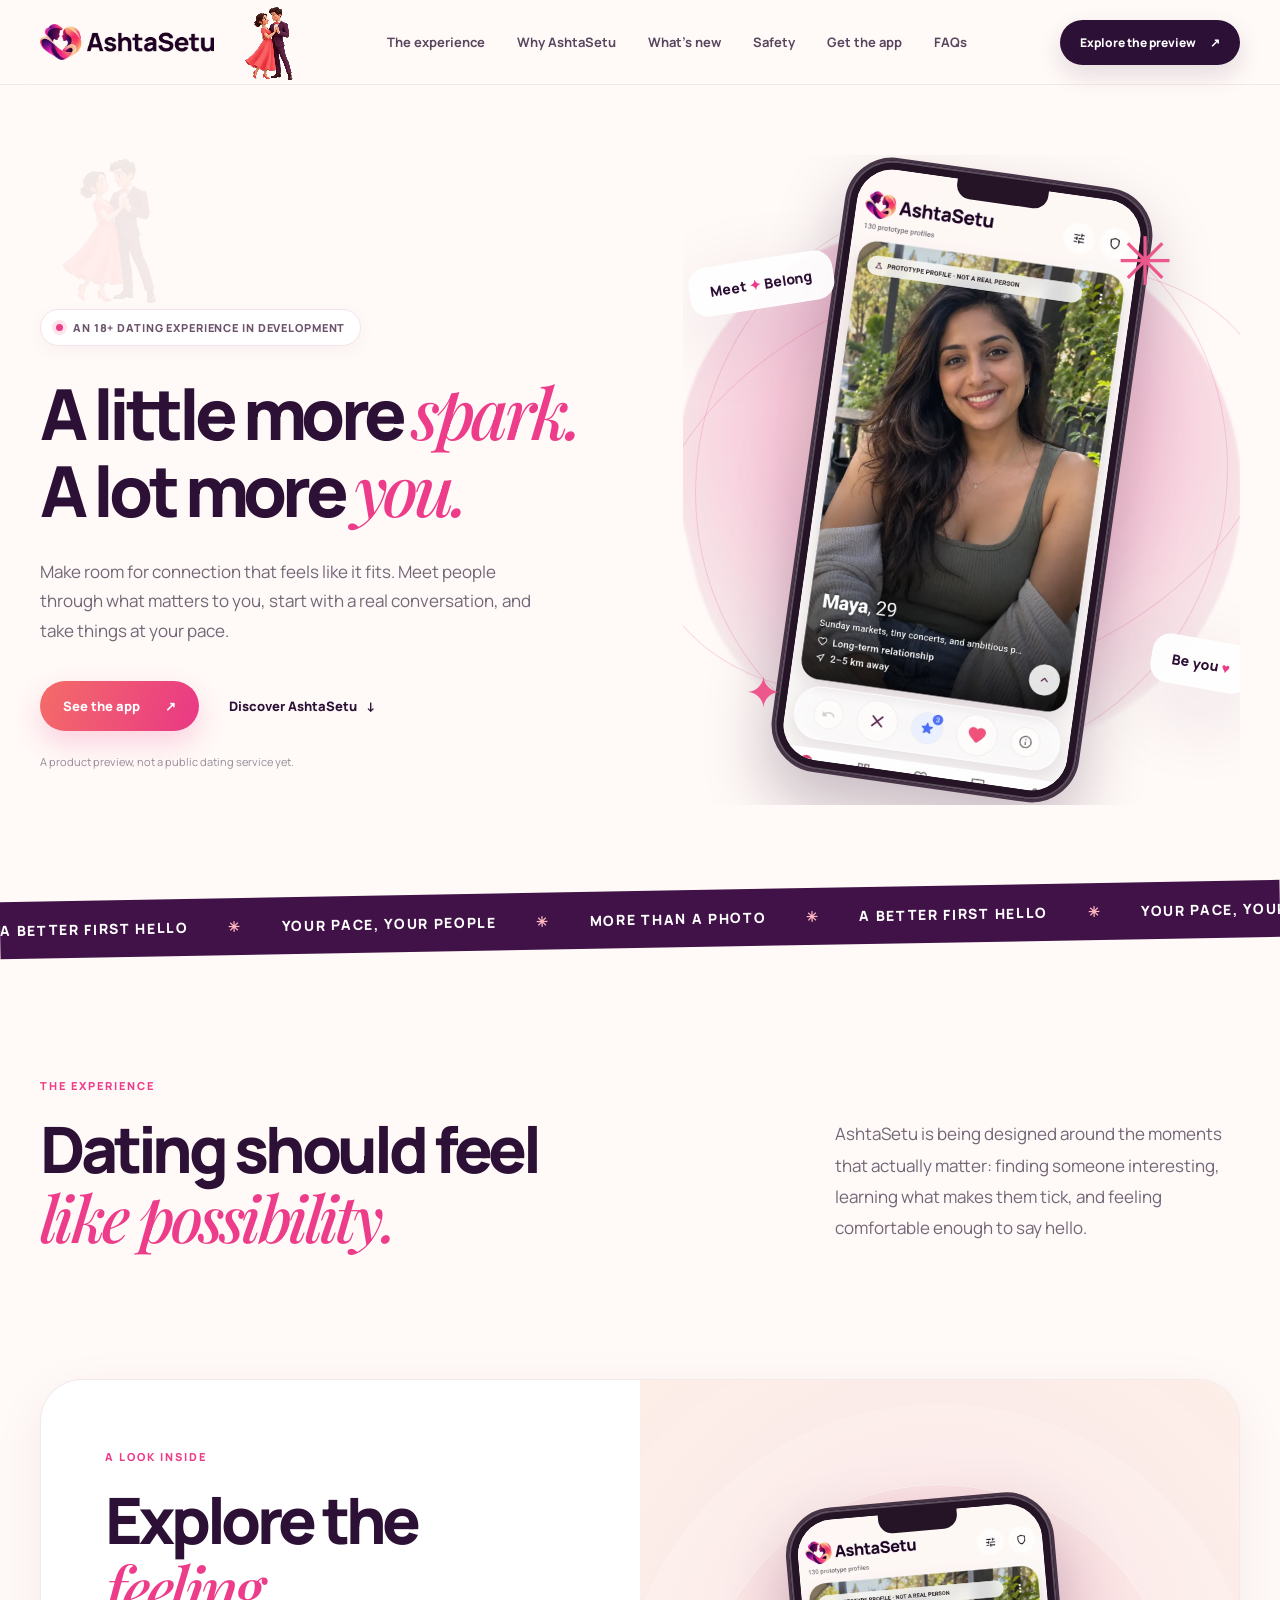
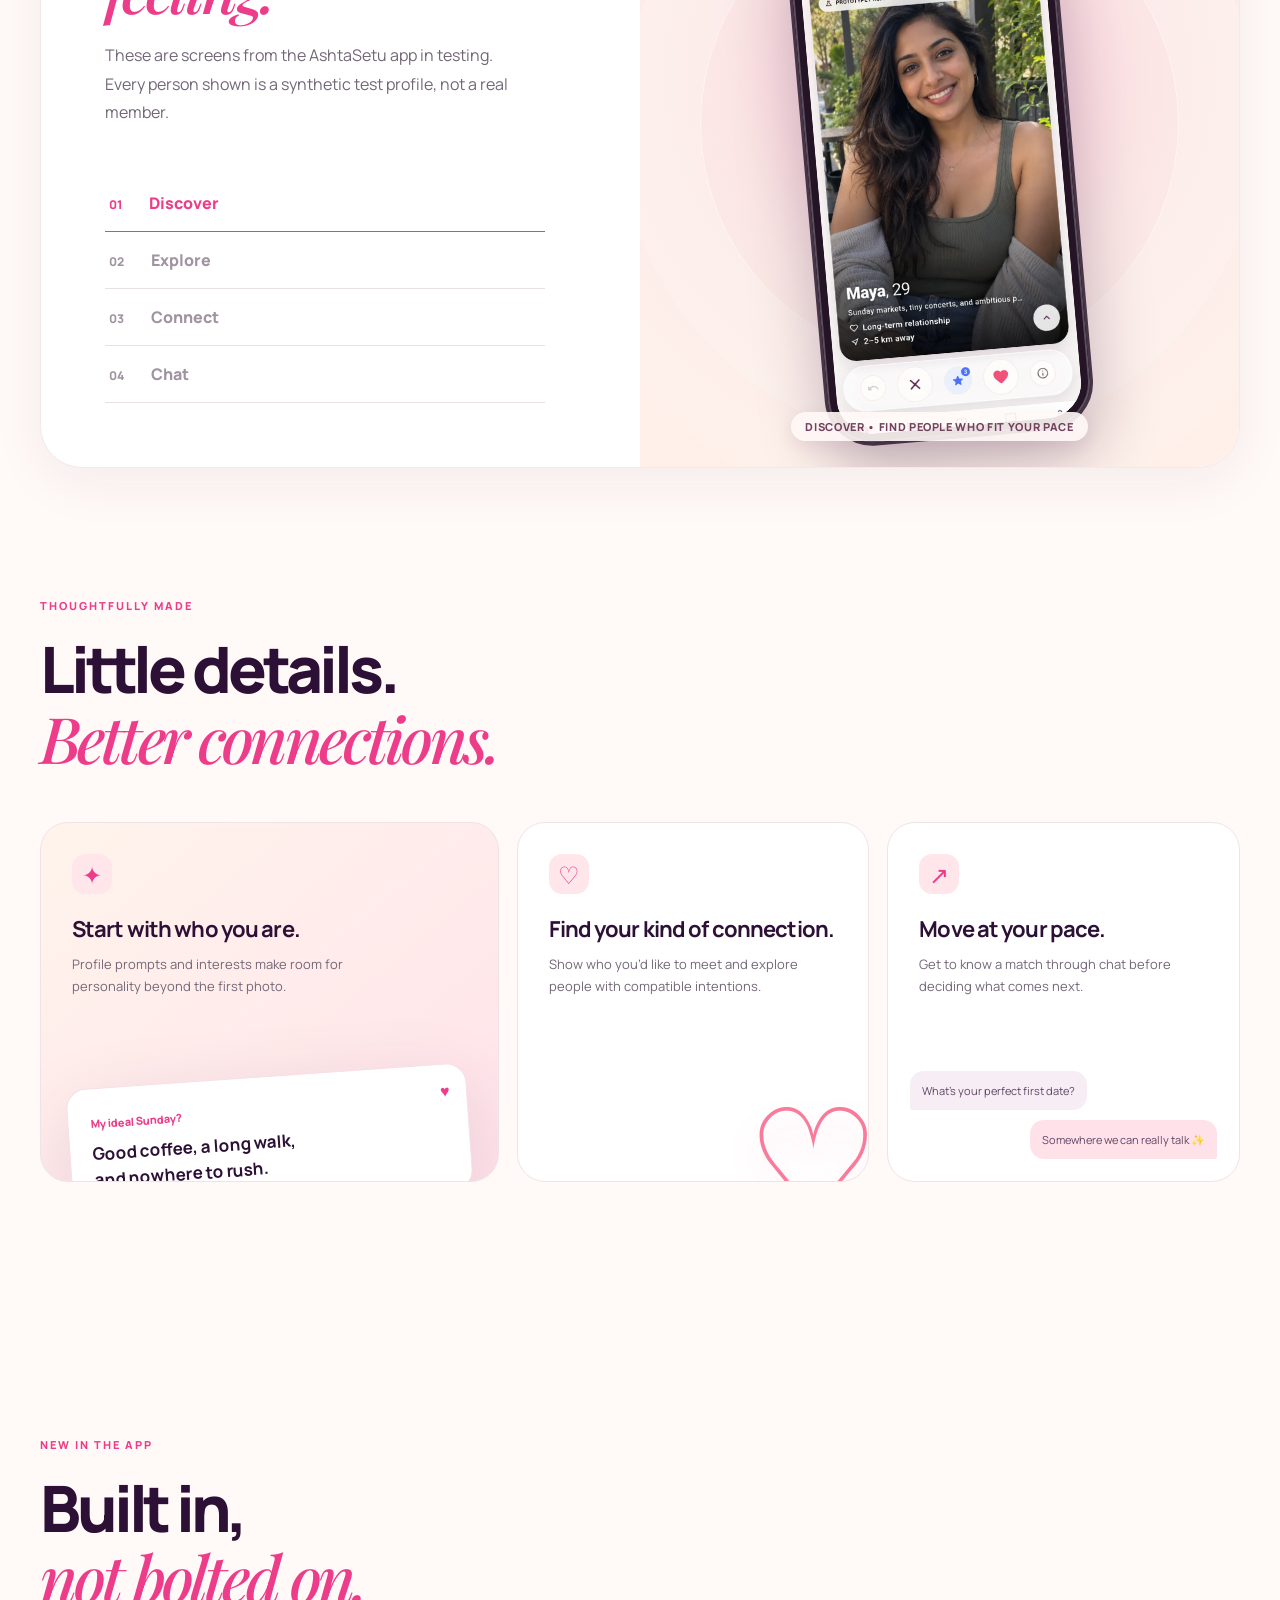
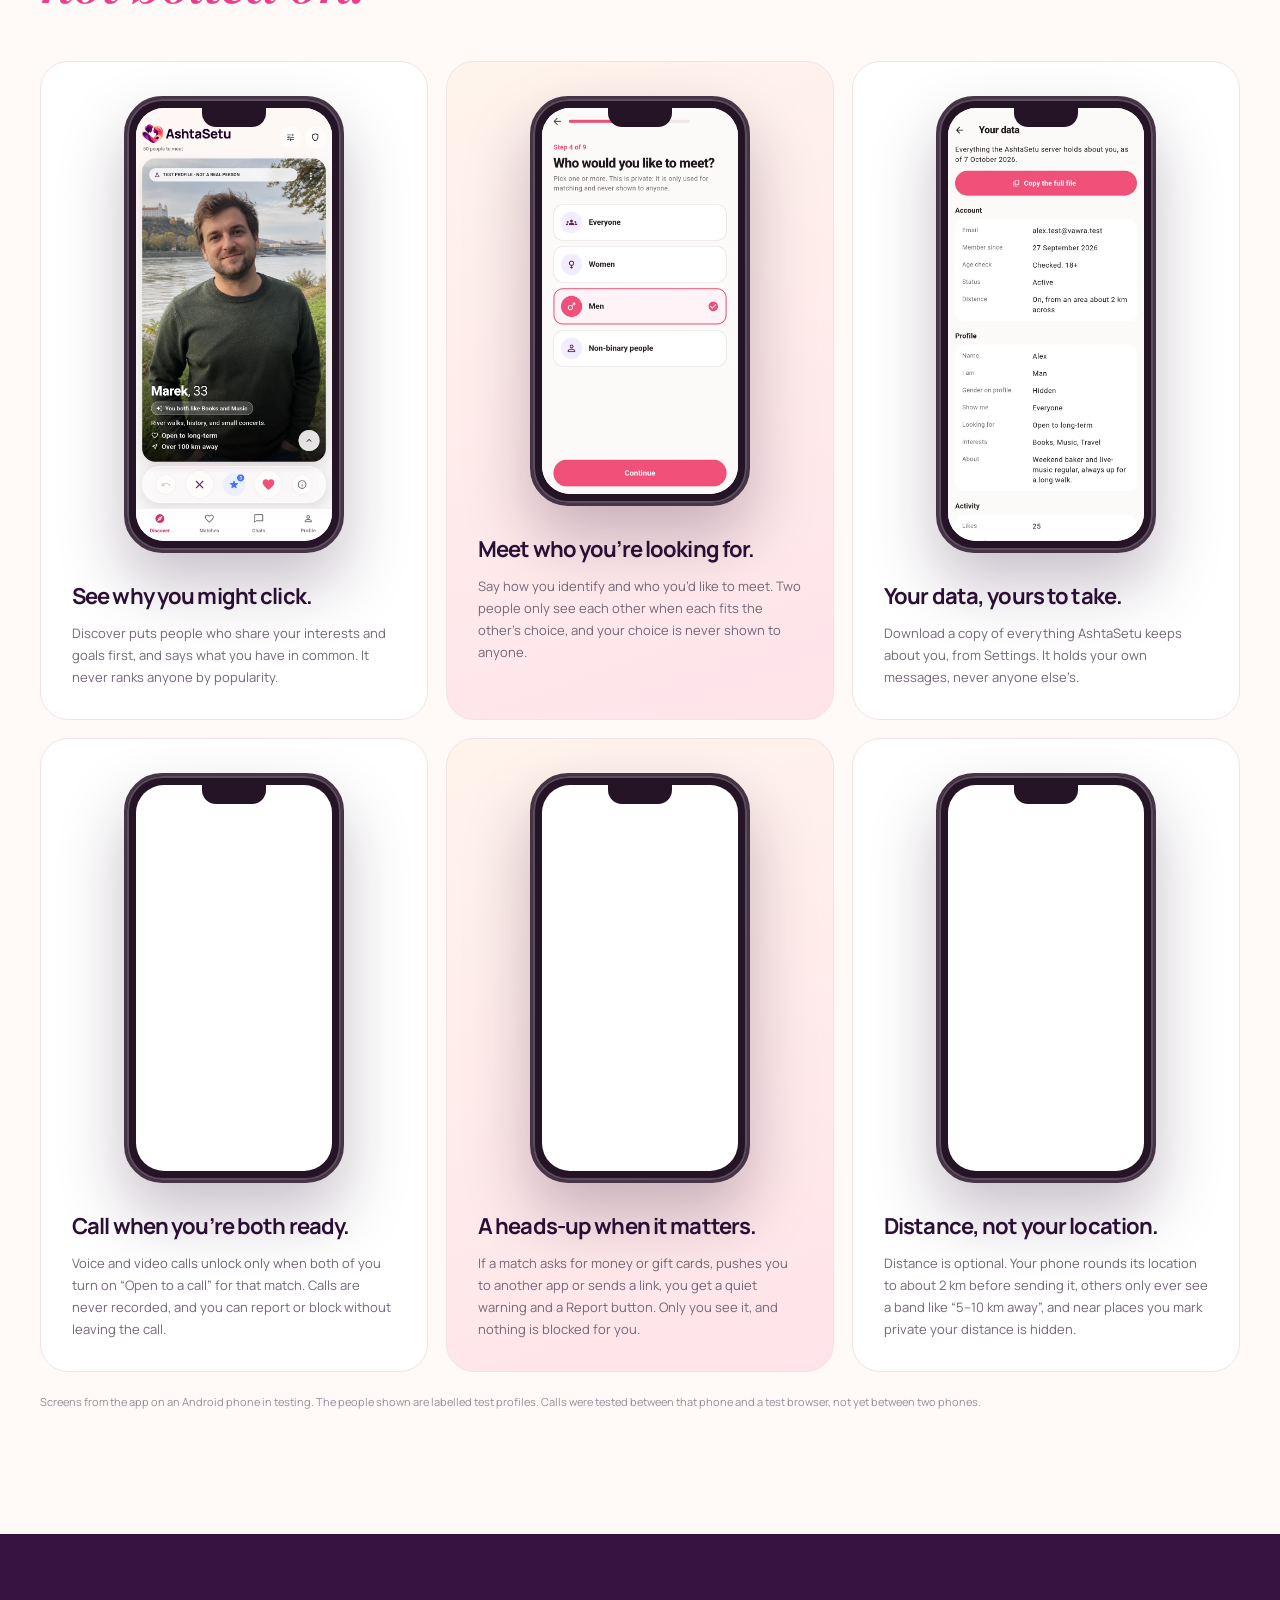
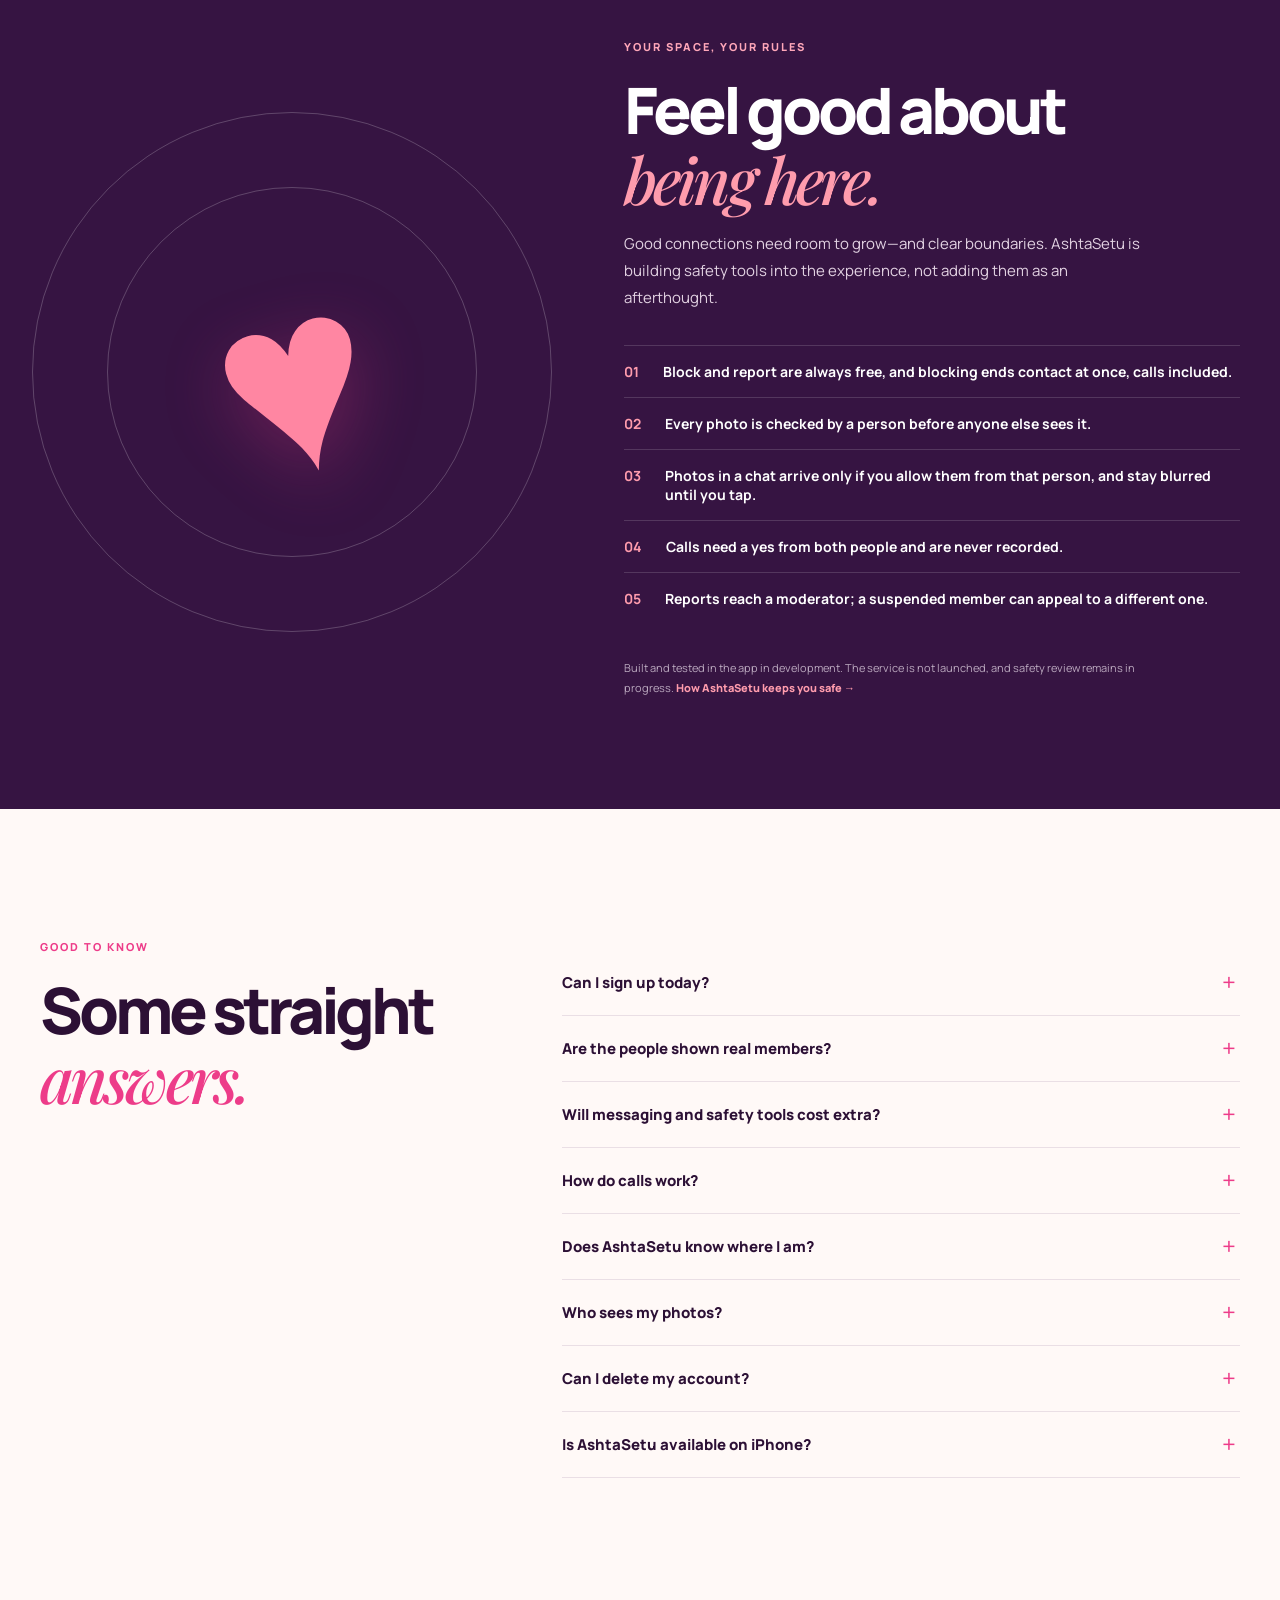
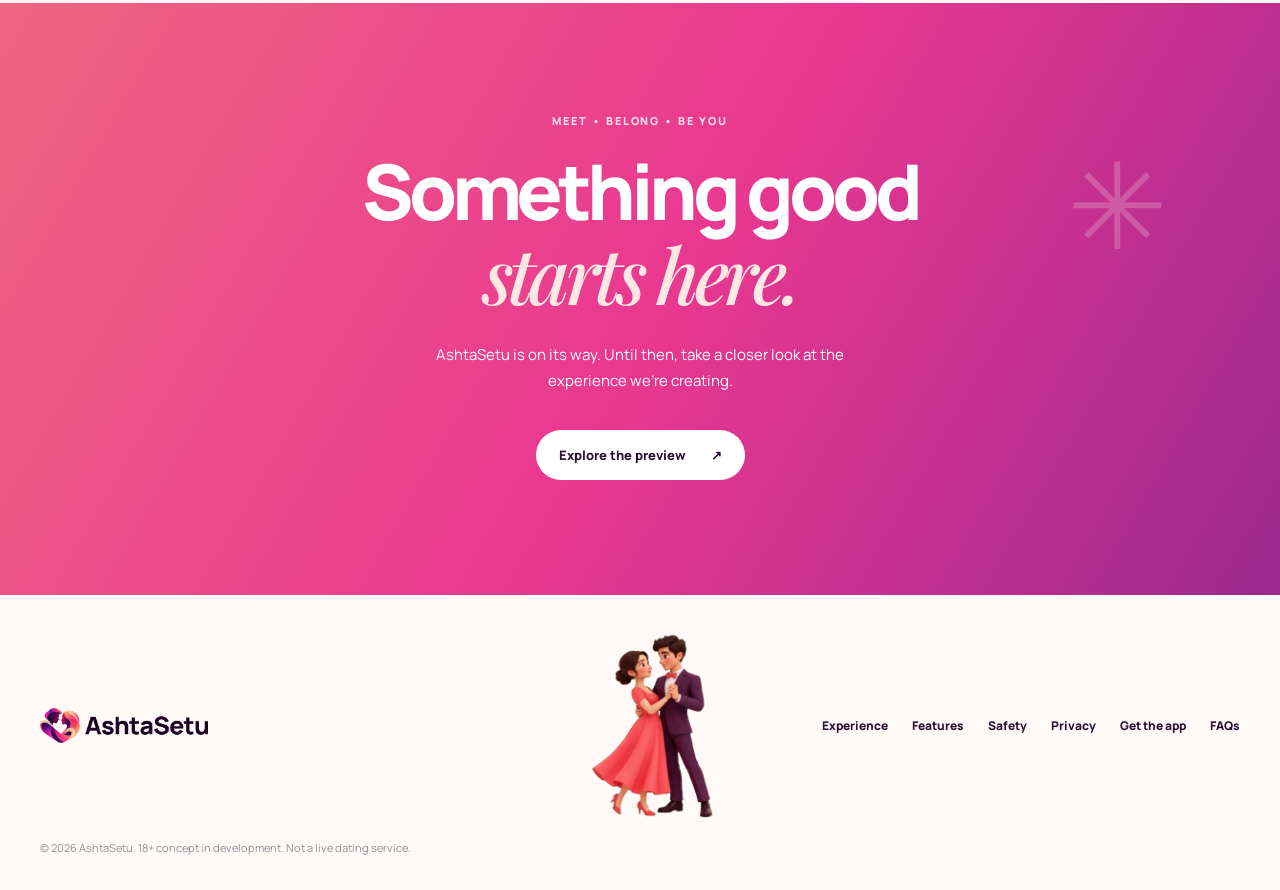
==== commit 8171c70b: "AshtaSetu site from vowra main 0cd01d9 (website/): AS-7, the couple dances in one place with a clean" ====
--- a/index.html
+++ b/index.html
@@ -11,8 +11,8 @@
   <link rel="icon" href="assets/brand/favicon.png" type="image/png">
   <link rel="apple-touch-icon" href="assets/brand/apple-touch-icon.png">
   <link rel="preload" href="assets/fonts/manrope-latin.woff2" as="font" type="font/woff2" crossorigin>
-  <link rel="stylesheet" href="styles.css?v=eae88c4087">
-  <script src="script.js?v=8f1221b1d3" defer></script>
+  <link rel="stylesheet" href="styles.css?v=37e49724a3">
+  <script src="script.js?v=49c0c96ef6" defer></script>
 </head>
 <body>
   <a class="skip-link" href="#main">Skip to content</a>
@@ -30,7 +30,7 @@
 
   <main id="main">
     <section class="hero shell" id="top" aria-labelledby="hero-title">
-      <div class="hero-copy"><div class="walkway" aria-hidden="true"><span class="walker" data-mascot><img src="assets/mascot/couple-waltz.webp" alt="" width="318" height="400"></span></div>
+      <div class="hero-copy"><span class="dancer" aria-hidden="true" data-mascot><img src="assets/mascot/couple-waltz.webp" alt="" width="318" height="400"></span>
         <span class="eyebrow"><span class="eyebrow-dot"></span> An 18+ dating experience in development</span>
         <h1 id="hero-title">A little more <em>spark.</em><br>A lot more <em>you.</em></h1>
         <p>Make room for connection that feels like it fits. Meet people through what matters to you, start with a real conversation, and take things at your pace.</p>
--- a/styles.css
+++ b/styles.css
@@ -20,24 +20,19 @@
 .app-grid{display:grid;grid-template-columns:1fr 1fr;gap:18px;margin-top:48px}.app-card{background:#fff;border:1px solid #f0e3e7;border-radius:26px;padding:26px 26px 22px;display:flex;flex-direction:column;gap:14px}.app-card h2{margin:0!important;font-size:clamp(24px,2.6vw,30px)!important}.app-card-head{display:flex;align-items:center;justify-content:space-between;gap:12px}.app-status{font-size:11px;font-weight:800;letter-spacing:.08em;text-transform:uppercase;color:var(--plum);background:var(--peach);border:1px solid #f6dccb;border-radius:999px;padding:6px 11px;white-space:nowrap}.app-needs{margin:0;font-size:14px;color:var(--muted)}.app-button{align-self:flex-start;gap:10px;opacity:.55;cursor:not-allowed;box-shadow:none}.app-button:hover{transform:none}.app-button-note{font-weight:600;opacity:.9}.app-steps{margin:4px 0 0;padding:0;list-style:none;counter-reset:step;display:grid;gap:12px}.app-steps li{counter-increment:step;position:relative;padding-left:40px;font-size:14px;line-height:1.65;color:var(--muted)}.app-steps li strong{color:var(--ink)}.app-steps li::before{content:counter(step);position:absolute;left:0;top:1px;width:26px;height:26px;border-radius:50%;display:grid;place-items:center;font-size:12px;font-weight:800;color:#fff;background:linear-gradient(110deg,#f46c68,#e93885)}.app-card .doc-note{margin:auto 0 0;font-size:13px;font-weight:600}.app-video{margin:22px auto 0;max-width:320px}.app-video video{display:block;width:100%;height:auto;aspect-ratio:9/20;border-radius:34px;border:8px solid var(--plum);background:var(--plum);box-shadow:var(--shadow)}.app-video figcaption{margin-top:14px;font-size:13px;color:var(--muted);text-align:center;line-height:1.6}.doc .faq{display:block}.app-button-on{align-self:flex-start;gap:10px}.doc a.app-button-on{color:#fff;text-decoration:none}.app-status-on{background:#e9f7ef;border-color:#cbead7;color:#1f6b45}.app-check summary{cursor:pointer;font-size:13px;font-weight:800;color:var(--plum)}.app-check p{font-size:12.5px;line-height:1.7;color:var(--muted);margin:8px 0 0}.app-check code{font-size:11.5px;word-break:break-all;color:var(--ink)}
 @media(max-width:820px){.app-grid{grid-template-columns:1fr}}
 /* Mascots: AshtaSetu's coral and plum dancers (Higgsfield art, cartoon characters, not real people), cut out whole,
-   head to toe. They waltz beside the header logo, in the footer, and across the top of the home page's hero, turning
-   at each end. Decorative: hidden from screen readers. script.js plays the transparent dance only where it plays
-   properly and never for reduced motion; otherwise the cut-out still stands (and, on the walkway, glides). */
-.mascot,.walker{display:block;flex:none;position:relative;aspect-ratio:318/400;pointer-events:none}
-.mascot img,.mascot video,.walker img,.walker video{position:absolute;inset:0;width:100%;height:100%;object-fit:contain}
-.mascot video,.walker video{opacity:0;transition:opacity .2s}
-.mascot.dancing video,.walker.dancing video{opacity:1}
-.mascot.dancing img,.walker.dancing img{visibility:hidden}
+   head to toe. They waltz in one place beside the header logo, in the footer, and at the top of the home page's
+   hero: only the dance moves, never the couple's position (owner, 2026-10-07). Decorative: hidden from screen
+   readers. script.js plays the transparent dance only where it plays properly and never for reduced motion;
+   otherwise the cut-out still stands. */
+.mascot,.dancer{display:block;flex:none;position:relative;aspect-ratio:318/400;pointer-events:none}
+.mascot img,.mascot video,.dancer img,.dancer video{position:absolute;inset:0;width:100%;height:100%;object-fit:contain}
+.mascot video,.dancer video{opacity:0;transition:opacity .2s}
+.mascot.dancing video,.dancer.dancing video{opacity:1}
+.mascot.dancing img,.dancer.dancing img{visibility:hidden}
 .mascot-header{height:76px;margin:-6px 0 -8px -12px}
 .footer{grid-template-columns:1fr auto 1fr}.mascot-footer{height:190px;justify-self:center}.footer>div{justify-self:end}
-.walkway{position:relative;height:150px;margin:0 0 4px}
-.walker{position:absolute;left:0;bottom:0;height:100%;will-change:transform}
-.walker::after{content:"";position:absolute;left:20%;right:20%;bottom:-3px;height:10px;border-radius:50%;background:radial-gradient(closest-side,rgba(64,18,71,.2),transparent);z-index:-1}
-.walker.flip img,.walker.flip video{scale:-1 1}
-@keyframes waltz-sway{0%,100%{translate:0 0;rotate:0deg}50%{translate:0 -4px;rotate:-2deg}}
-.walkway.gliding .walker:not(.dancing) img{animation:waltz-sway 1.3s ease-in-out infinite;transform-origin:50% 100%}
-@media(max-width:720px){.mascot-header{display:none}.mascot-footer{height:150px;margin:-4px 0}.walkway{height:112px}}
-@media(prefers-reduced-motion:reduce){.walker img{animation:none!important}}
+.dancer{height:150px;margin:0 0 4px}
+@media(max-width:720px){.mascot-header{display:none}.mascot-footer{height:150px;margin:-4px 0}.dancer{height:112px}}
 /* Hosts: the same couple, cut out and waving, stand beside the hero's buttons (placed from the button row, so they stay there whatever the text above does) on wide screens with a speech bubble, as
    Vyom does on the Ashtadeep site. Decorative (aria-hidden): the bubble's lines say what the page already says. */
 .hosts{display:none}
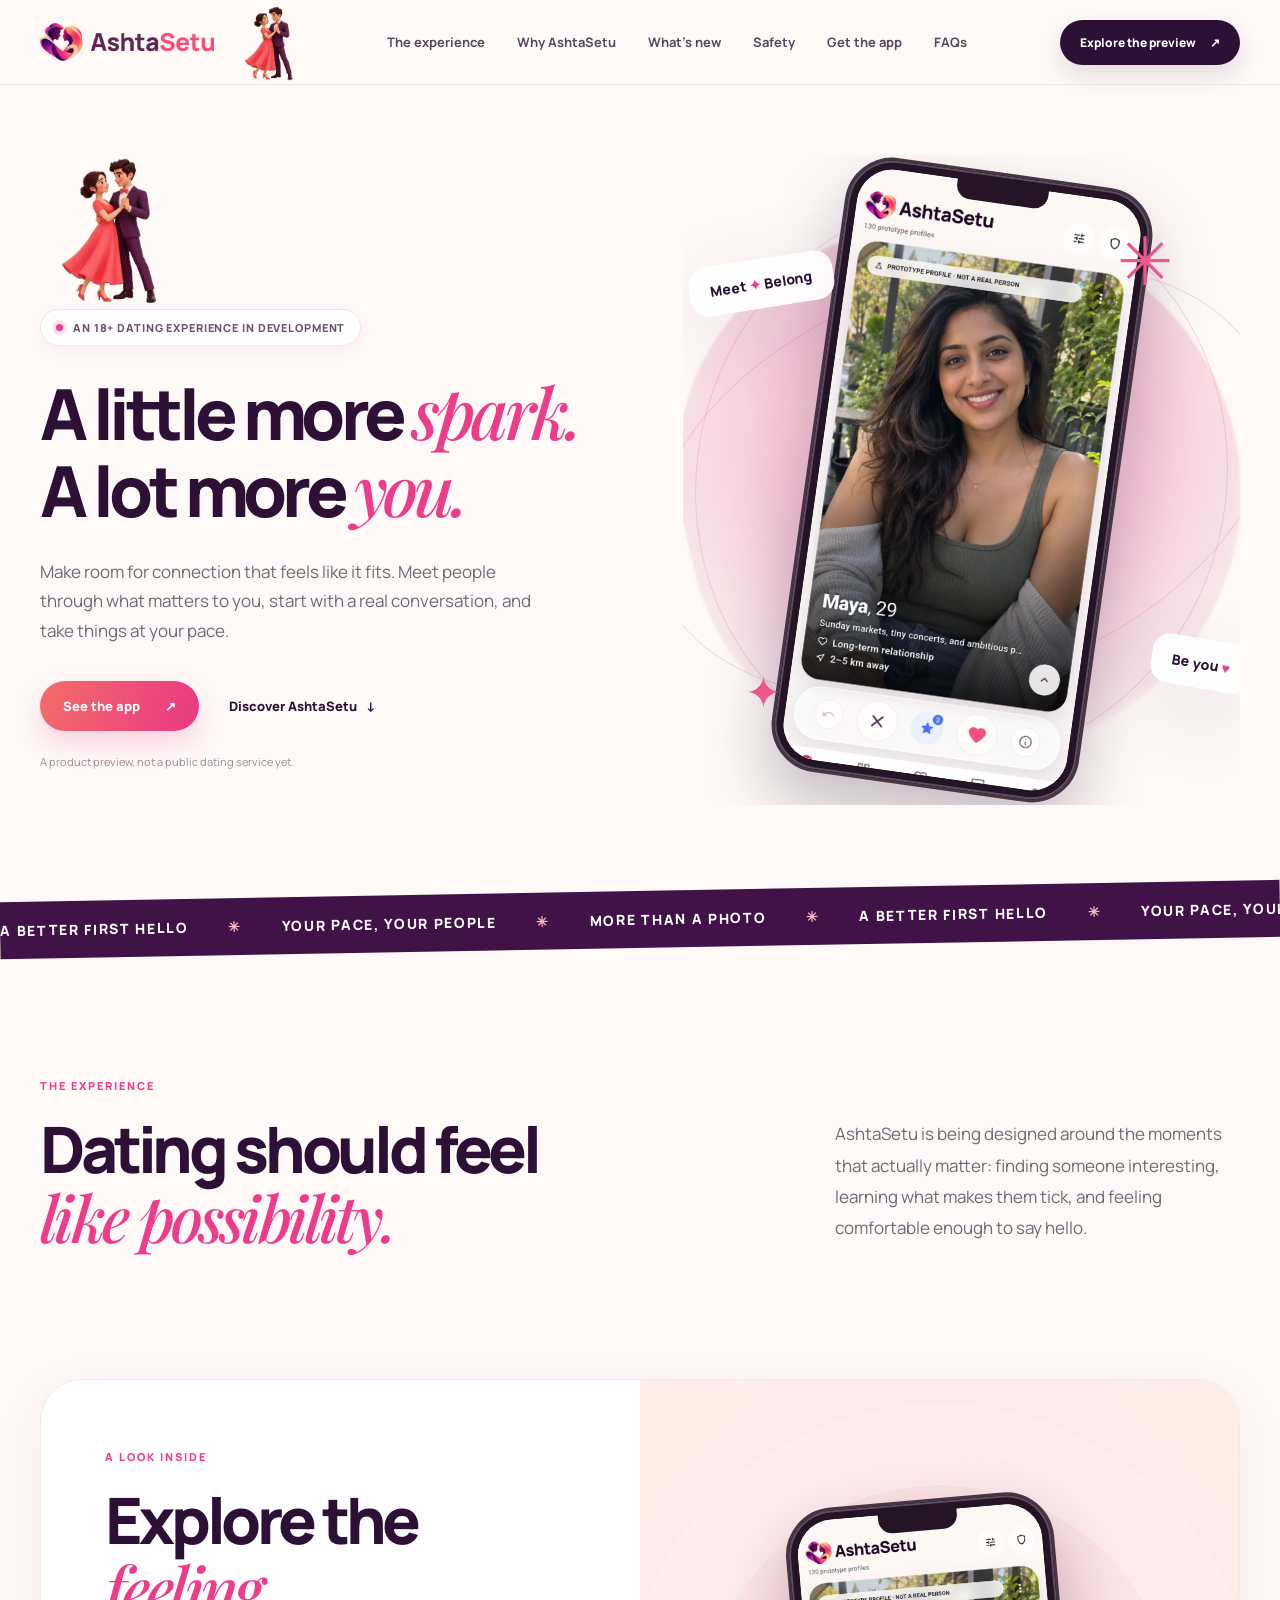
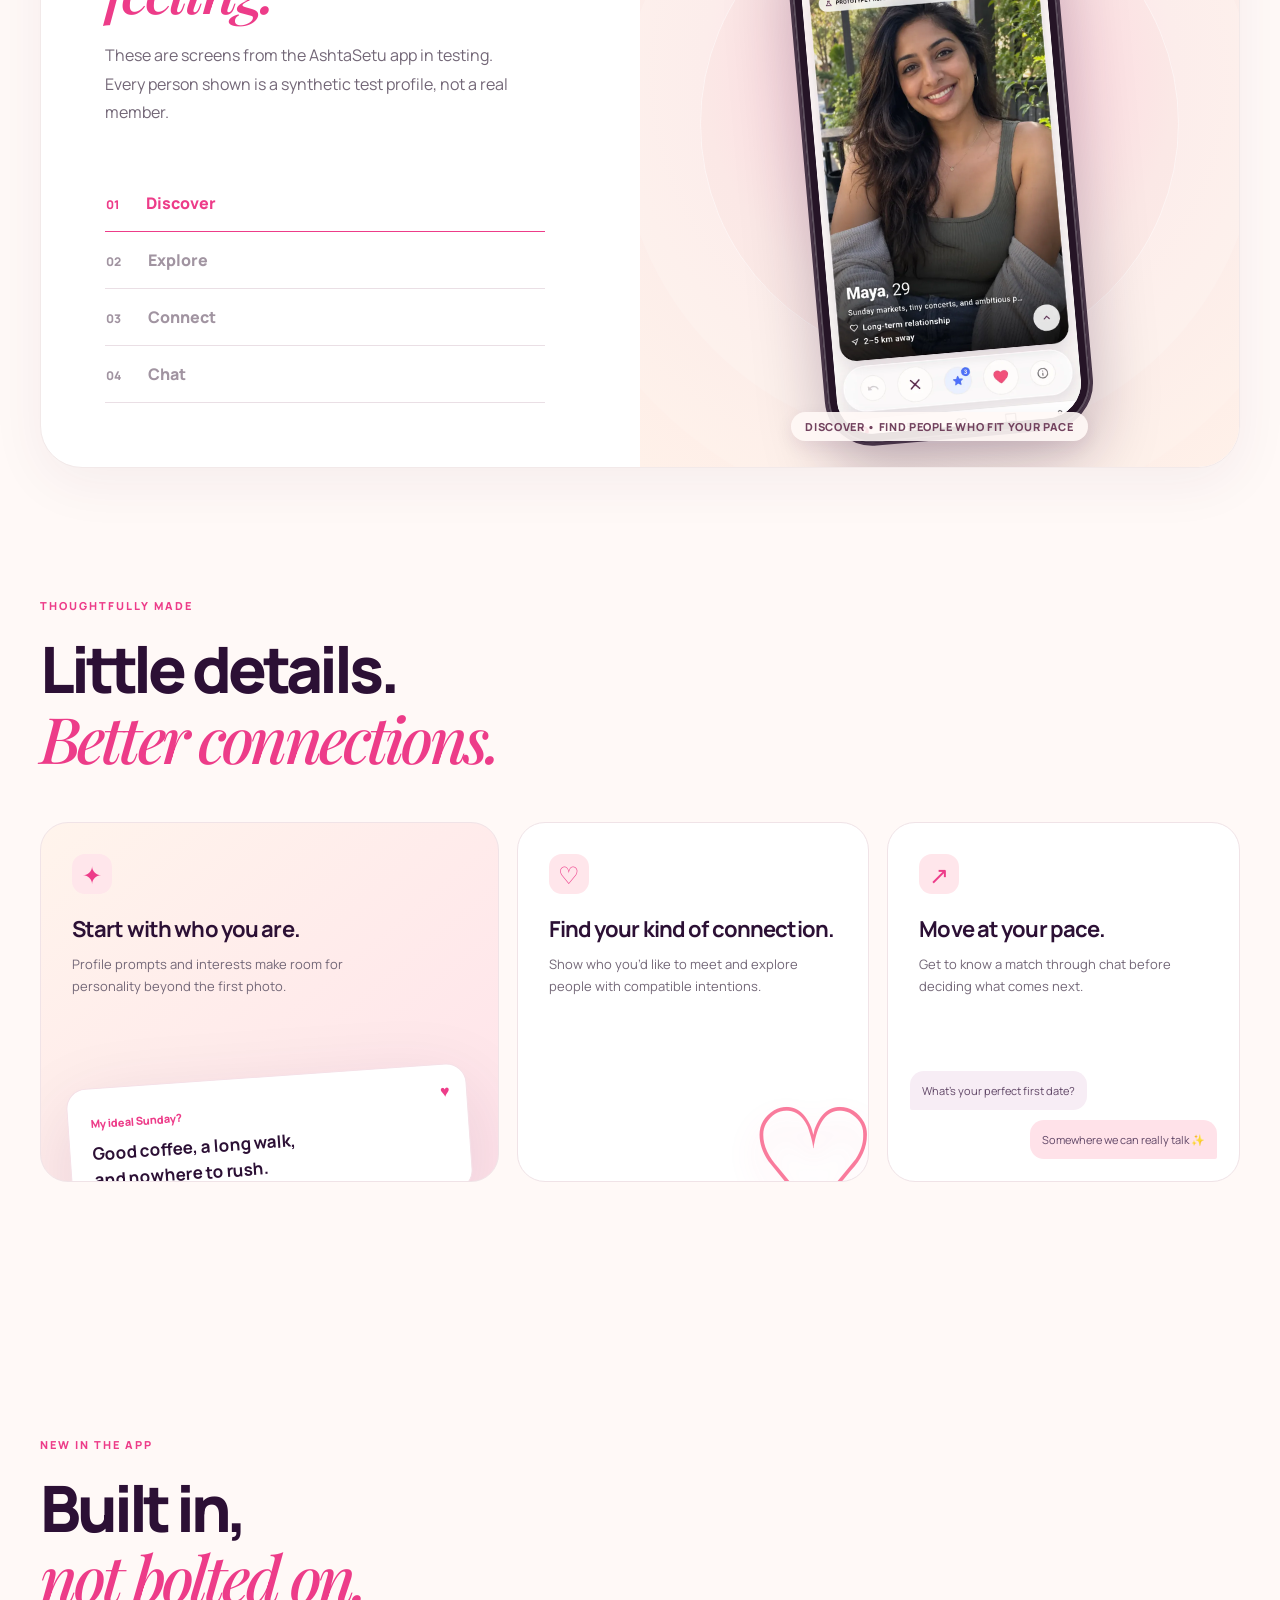
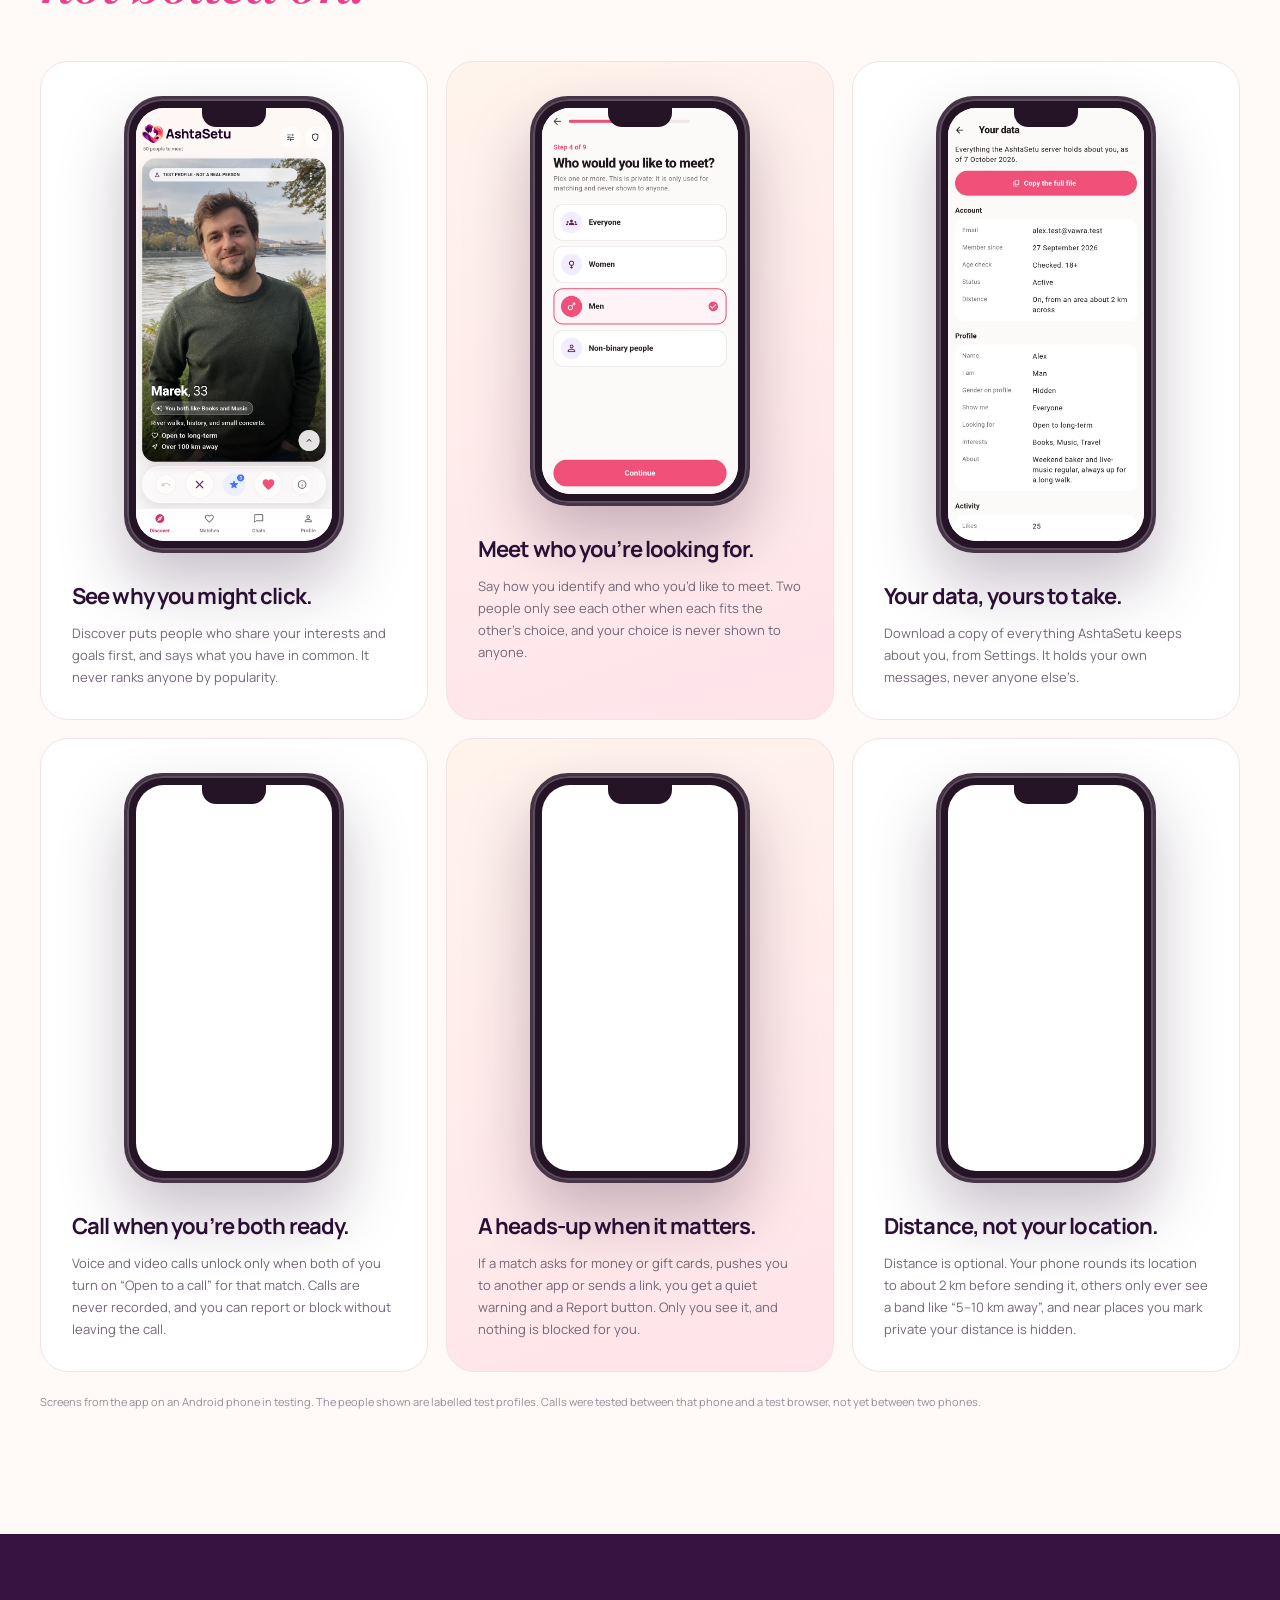
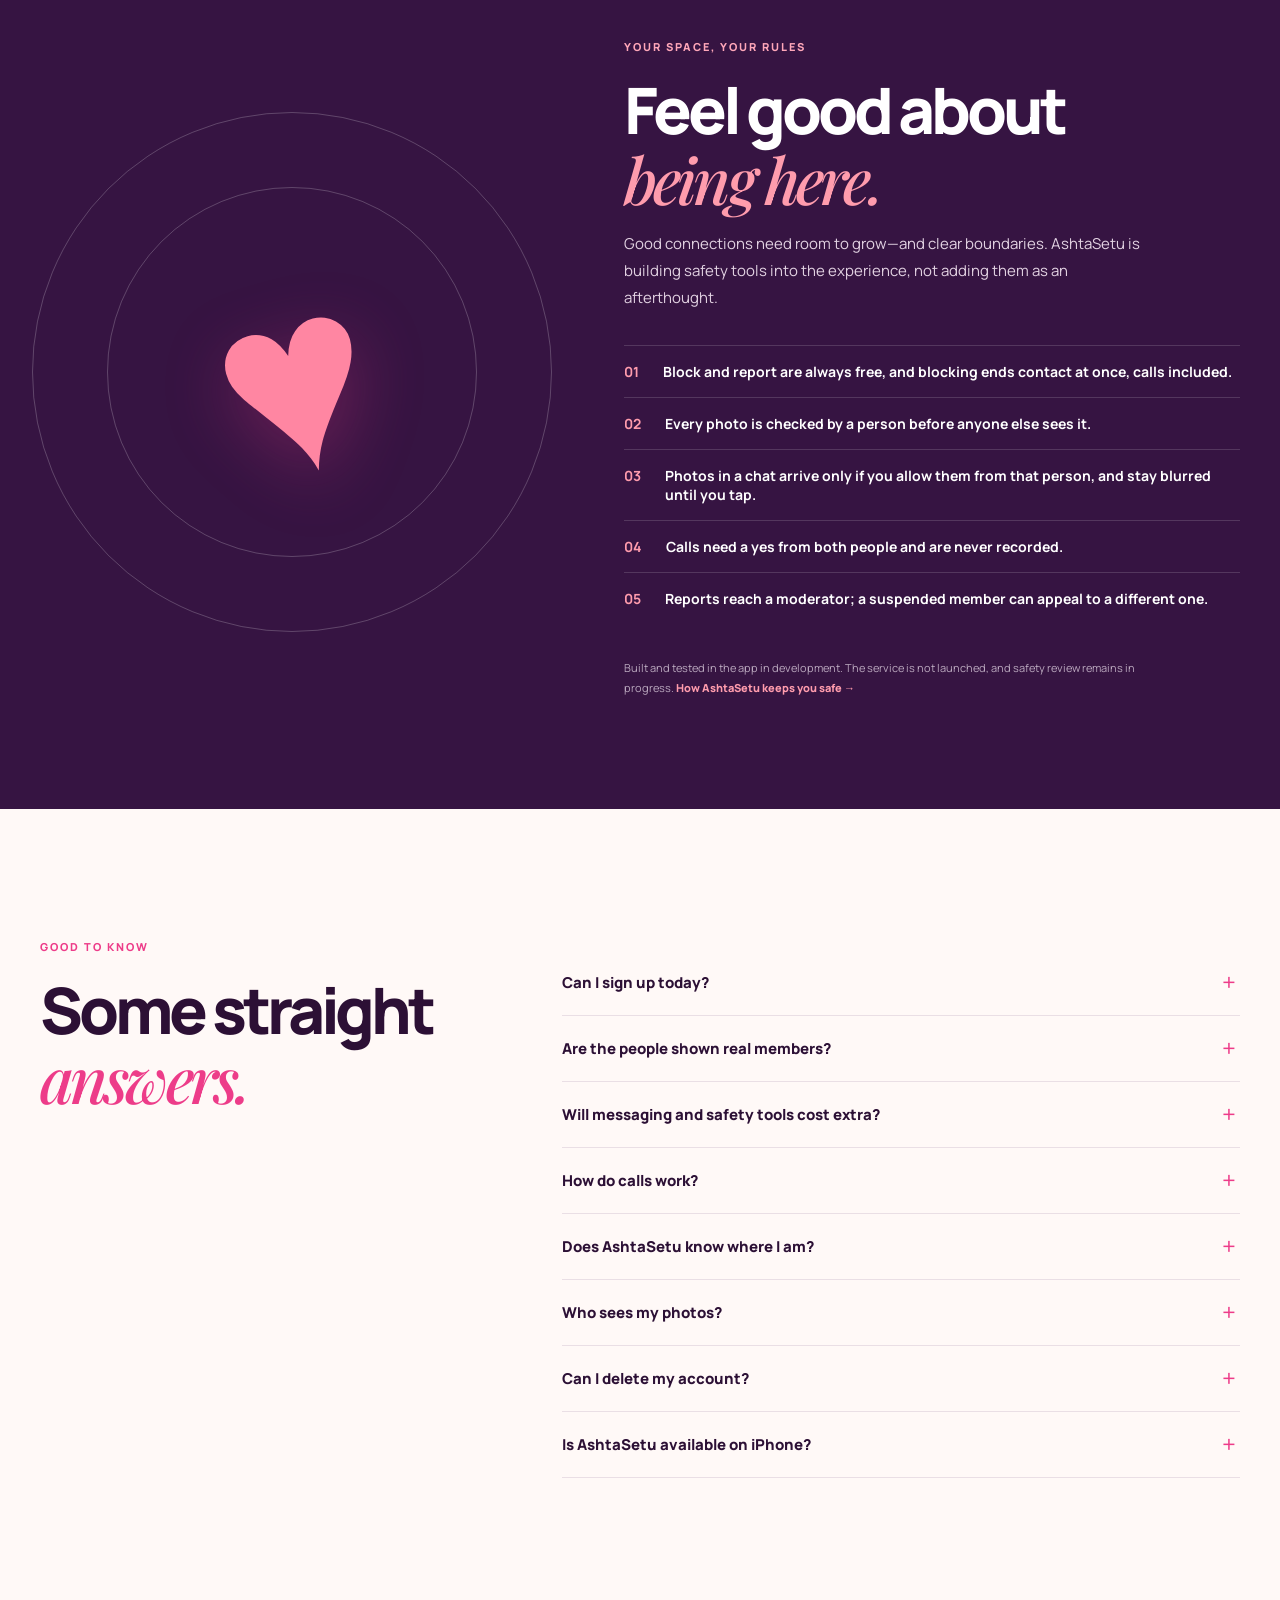
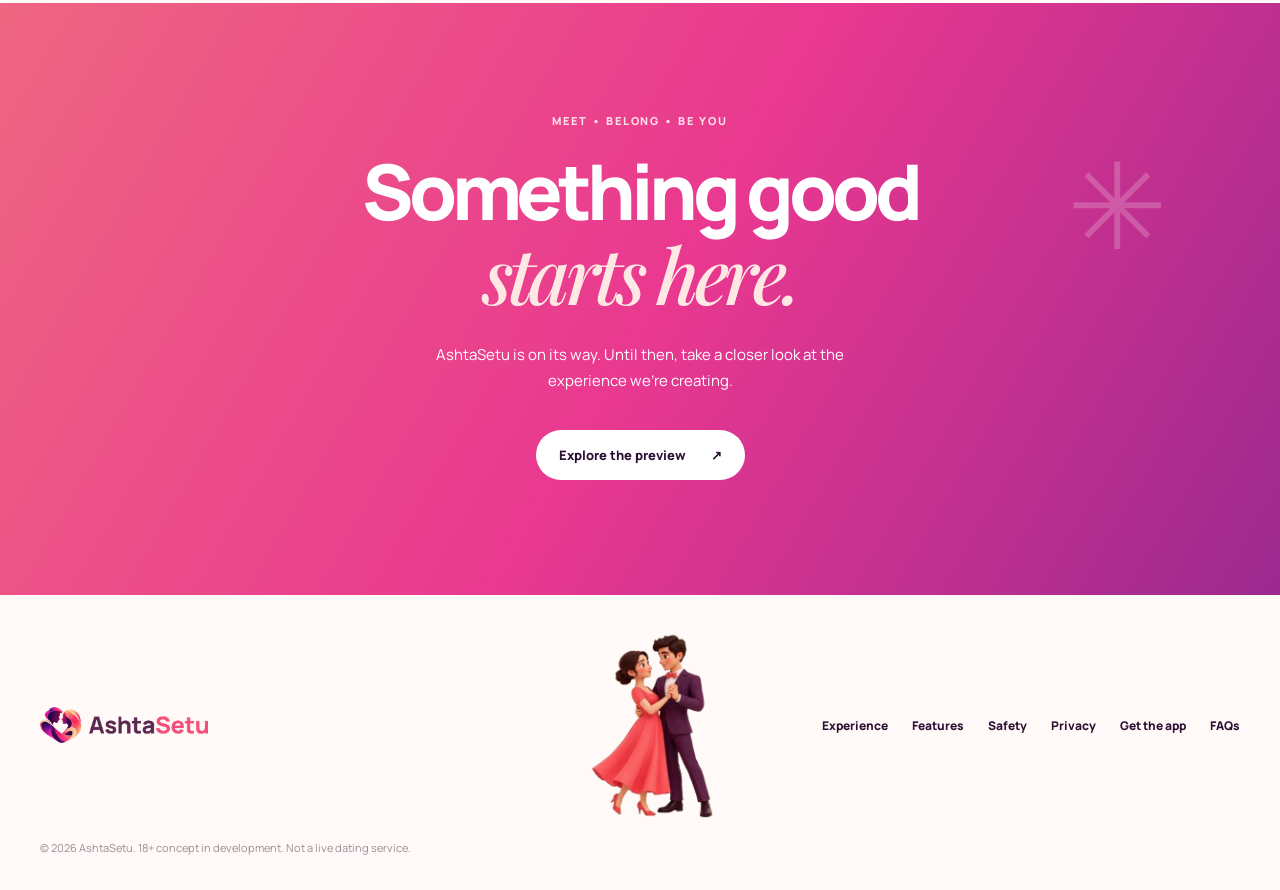
==== commit 8597404b: "AshtaSetu site from main 26cea50 (website/): AS-9, the AshtaSetu logo Co-Authored-By: Claude Opus 5." ====
--- a/index.html
+++ b/index.html
@@ -18,7 +18,7 @@
   <a class="skip-link" href="#main">Skip to content</a>
   <header class="site-header">
     <nav class="nav shell" aria-label="Main navigation">
-      <a class="brand" href="#top" aria-label="AshtaSetu home"><img src="assets/brand/ashtasetu-lockup.webp" alt="AshtaSetu" width="520" height="109"></a>
+      <a class="brand" href="#top" aria-label="AshtaSetu home"><img src="assets/brand/ashtasetu-lockup.webp" alt="AshtaSetu" width="520" height="113"></a>
       <span class="mascot mascot-header" aria-hidden="true" data-mascot><img src="assets/mascot/couple-waltz.webp" alt="" width="318" height="400"></span>
       <div class="nav-links" id="nav-links">
         <a href="#experience">The experience</a><a href="#features">Why AshtaSetu</a><a href="#new">What’s new</a><a href="#safety">Safety</a><a href="get-the-app.html">Get the app</a><a href="#faq">FAQs</a>
@@ -124,6 +124,6 @@
 
     <section class="closing"><div class="shell closing-inner"><span class="kicker">MEET • BELONG • BE YOU</span><h2>Something good<br><em>starts here.</em></h2><p>AshtaSetu is on its way. Until then, take a closer look at the experience we’re creating.</p><a class="button button-light" href="#preview">Explore the preview <span aria-hidden="true">↗</span></a><div class="closing-spark" aria-hidden="true">✳</div></div></section>
   </main>
-  <footer class="footer shell"><a class="footer-brand" href="#top"><img src="assets/brand/ashtasetu-lockup.webp" alt="AshtaSetu" width="520" height="109" loading="lazy"></a><span class="mascot mascot-footer" aria-hidden="true" data-mascot><img src="assets/mascot/couple-waltz.webp" alt="" width="318" height="400" loading="lazy"></span><div><a href="#experience">Experience</a><a href="#features">Features</a><a href="safety.html">Safety</a><a href="privacy.html">Privacy</a><a href="get-the-app.html">Get the app</a><a href="#faq">FAQs</a></div><p>© <span id="year">2026</span> AshtaSetu. 18+ concept in development. Not a live dating service.</p></footer>
+  <footer class="footer shell"><a class="footer-brand" href="#top"><img src="assets/brand/ashtasetu-lockup.webp" alt="AshtaSetu" width="520" height="113" loading="lazy"></a><span class="mascot mascot-footer" aria-hidden="true" data-mascot><img src="assets/mascot/couple-waltz.webp" alt="" width="318" height="400" loading="lazy"></span><div><a href="#experience">Experience</a><a href="#features">Features</a><a href="safety.html">Safety</a><a href="privacy.html">Privacy</a><a href="get-the-app.html">Get the app</a><a href="#faq">FAQs</a></div><p>© <span id="year">2026</span> AshtaSetu. 18+ concept in development. Not a live dating service.</p></footer>
 </body>
 </html>
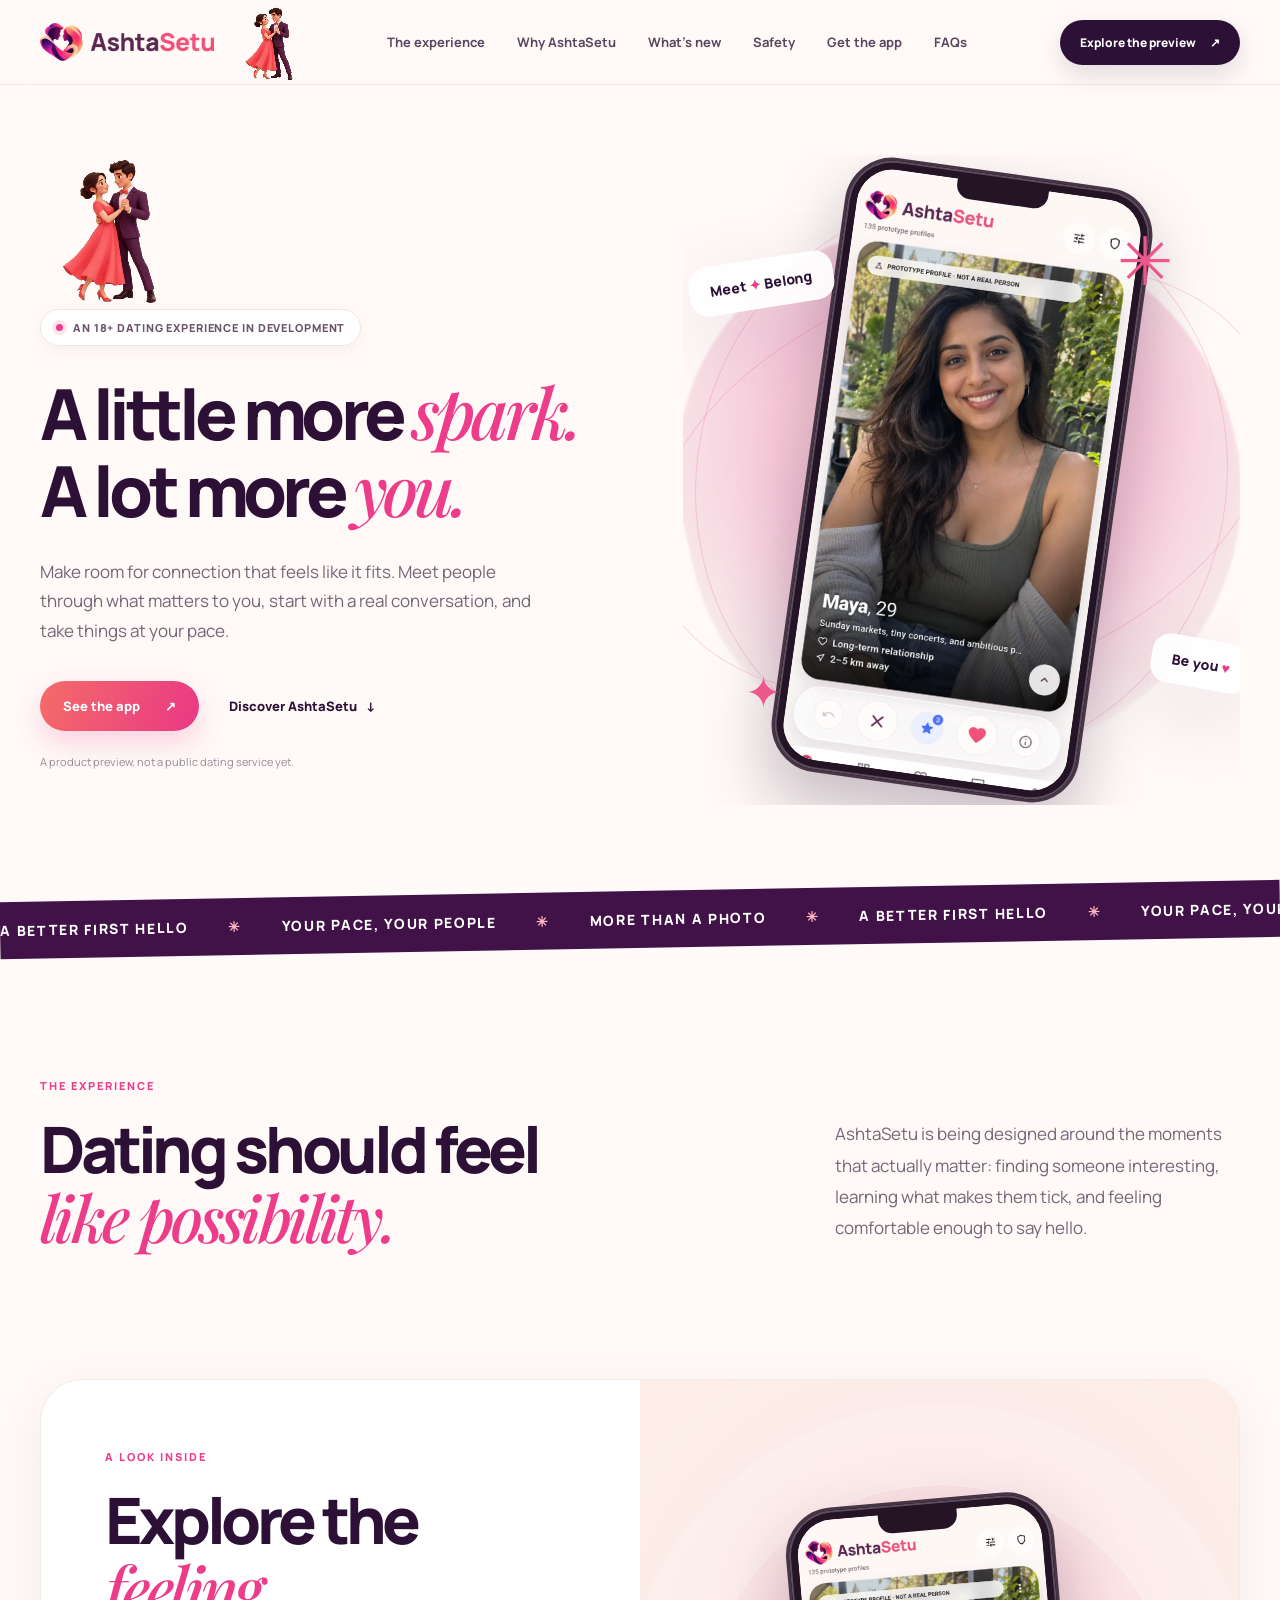
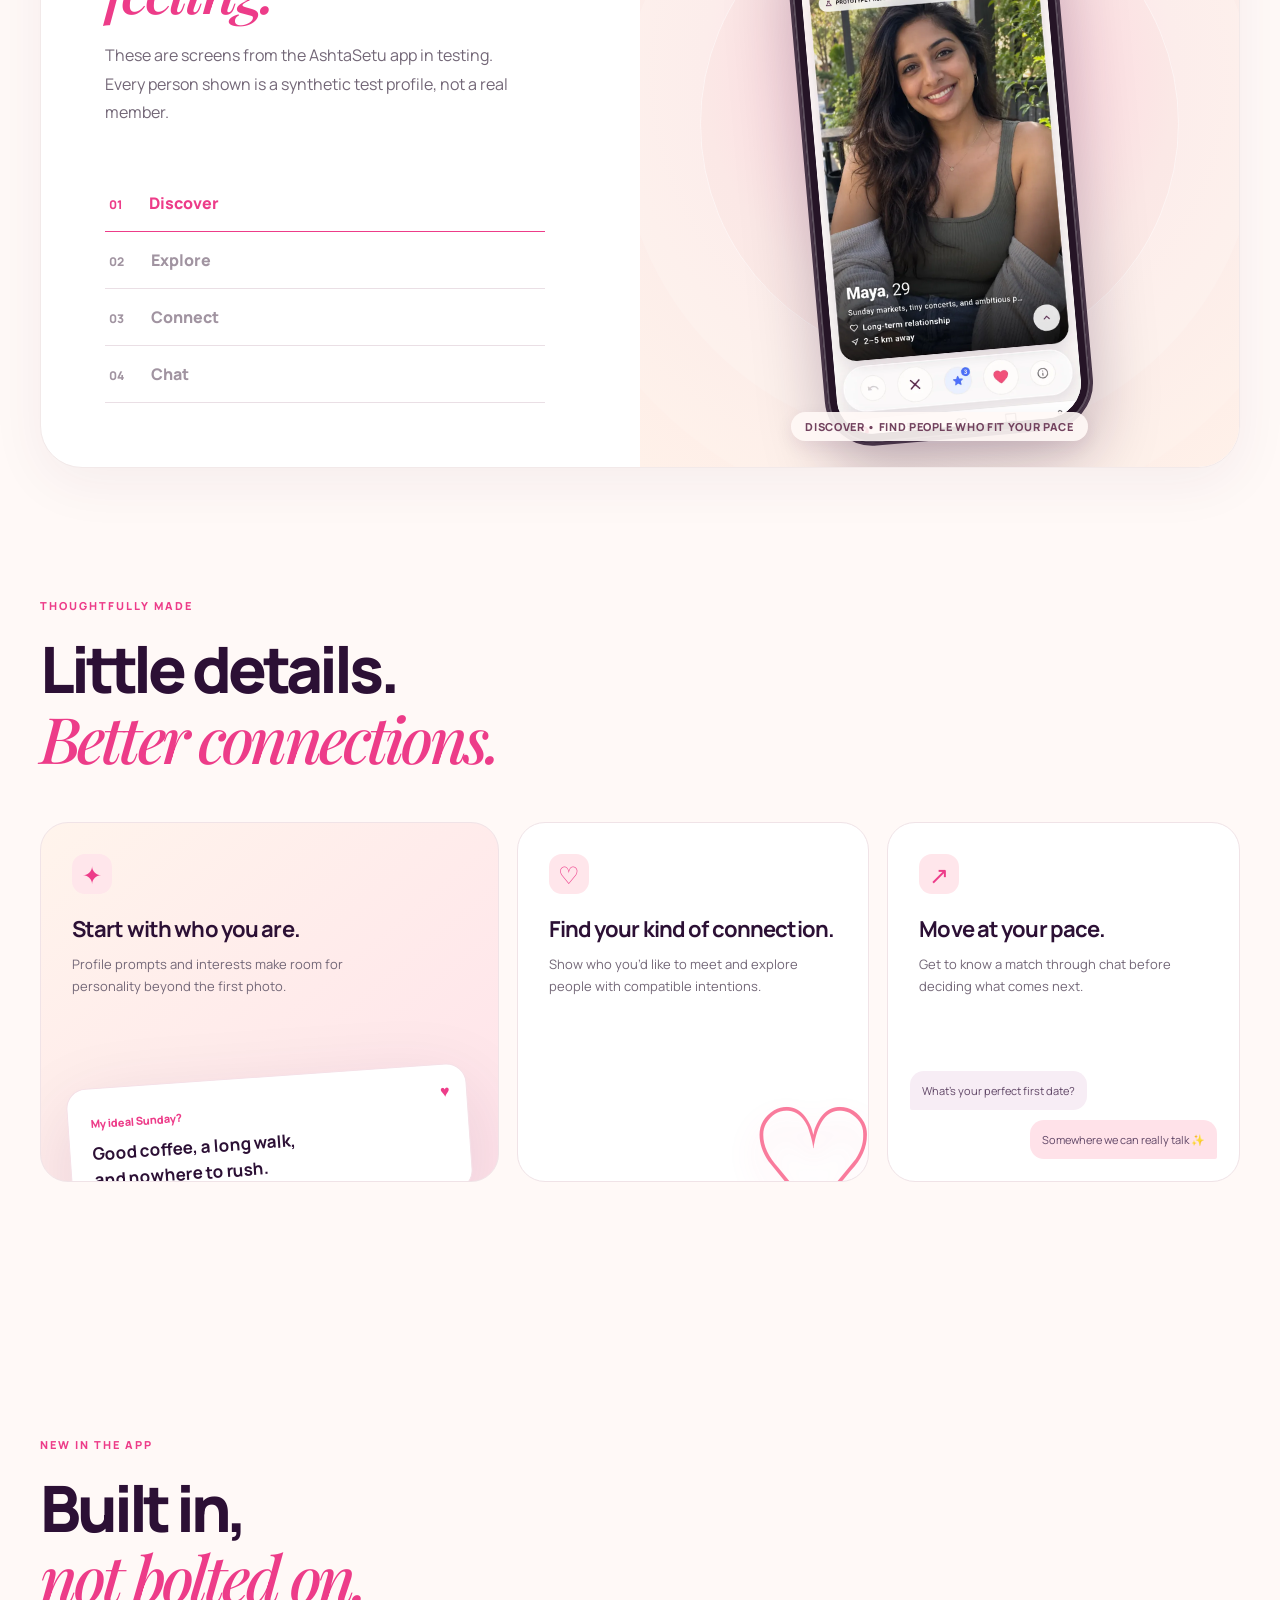
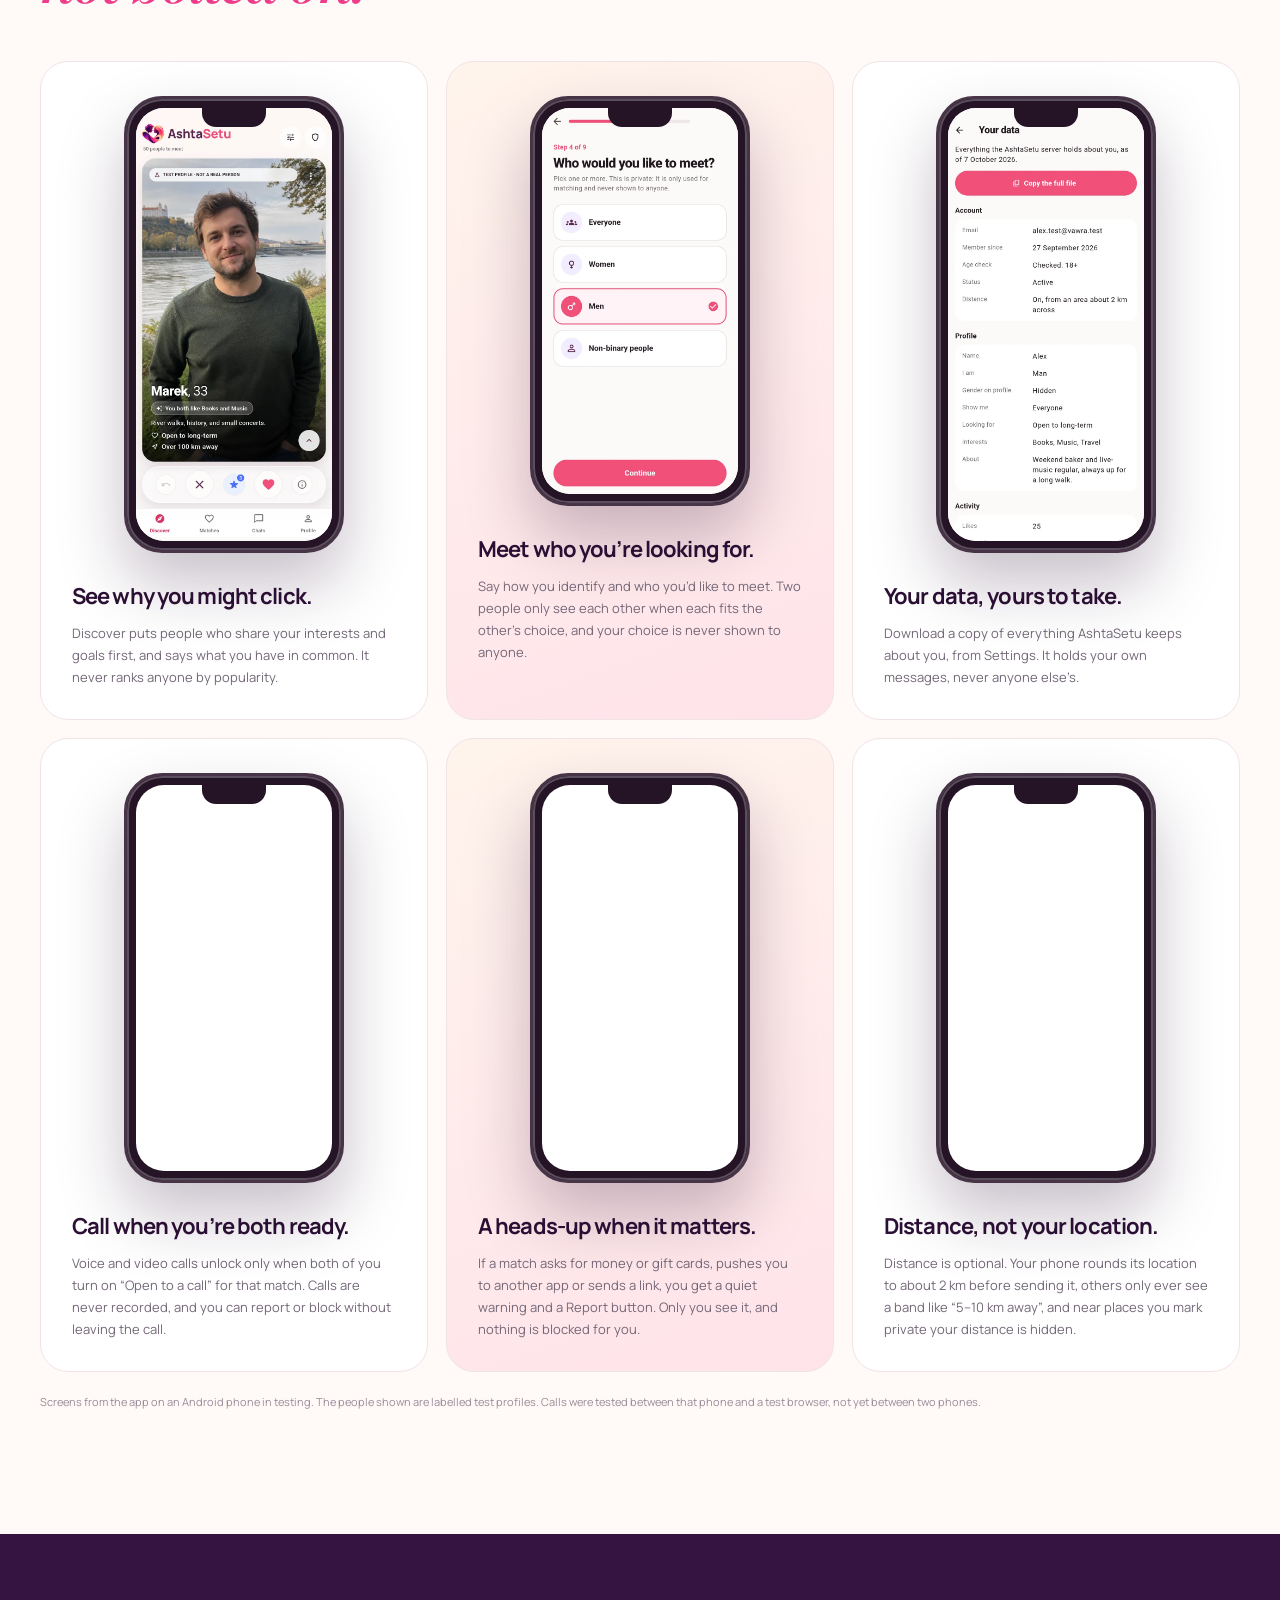
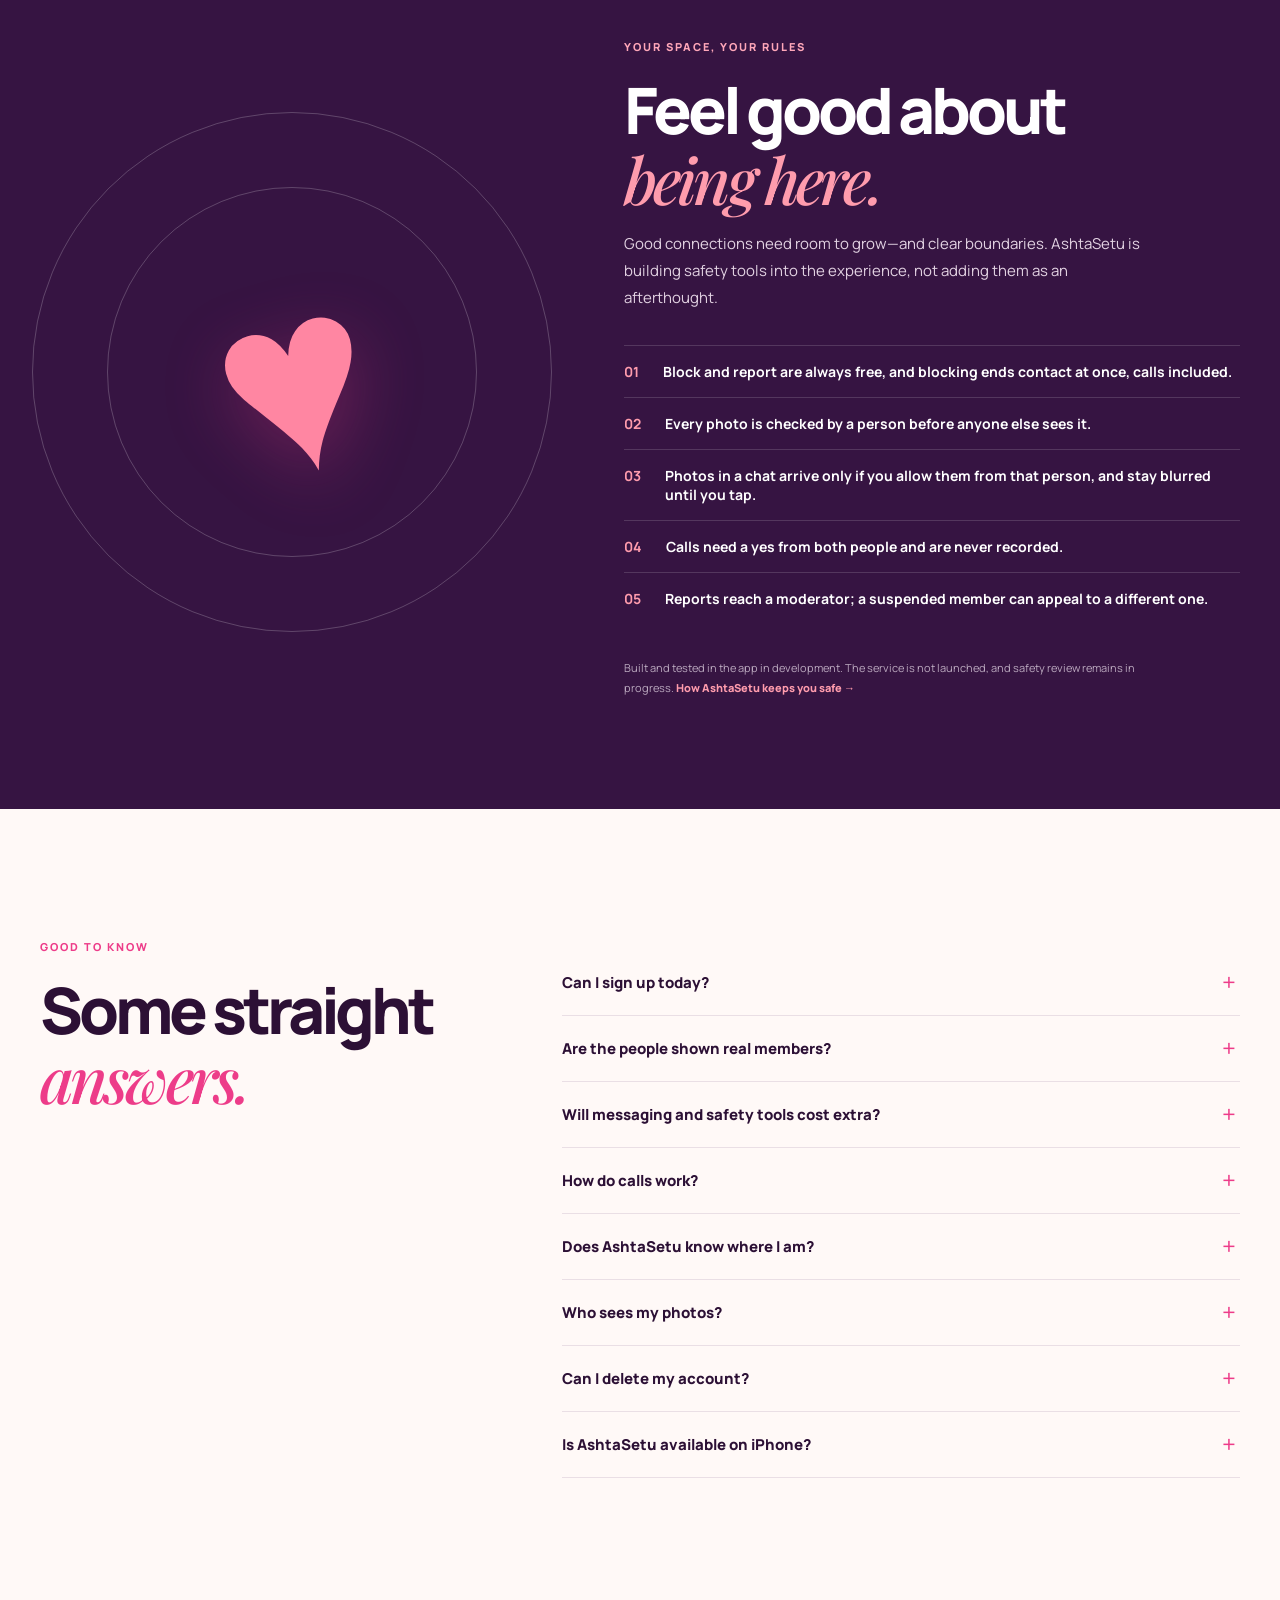
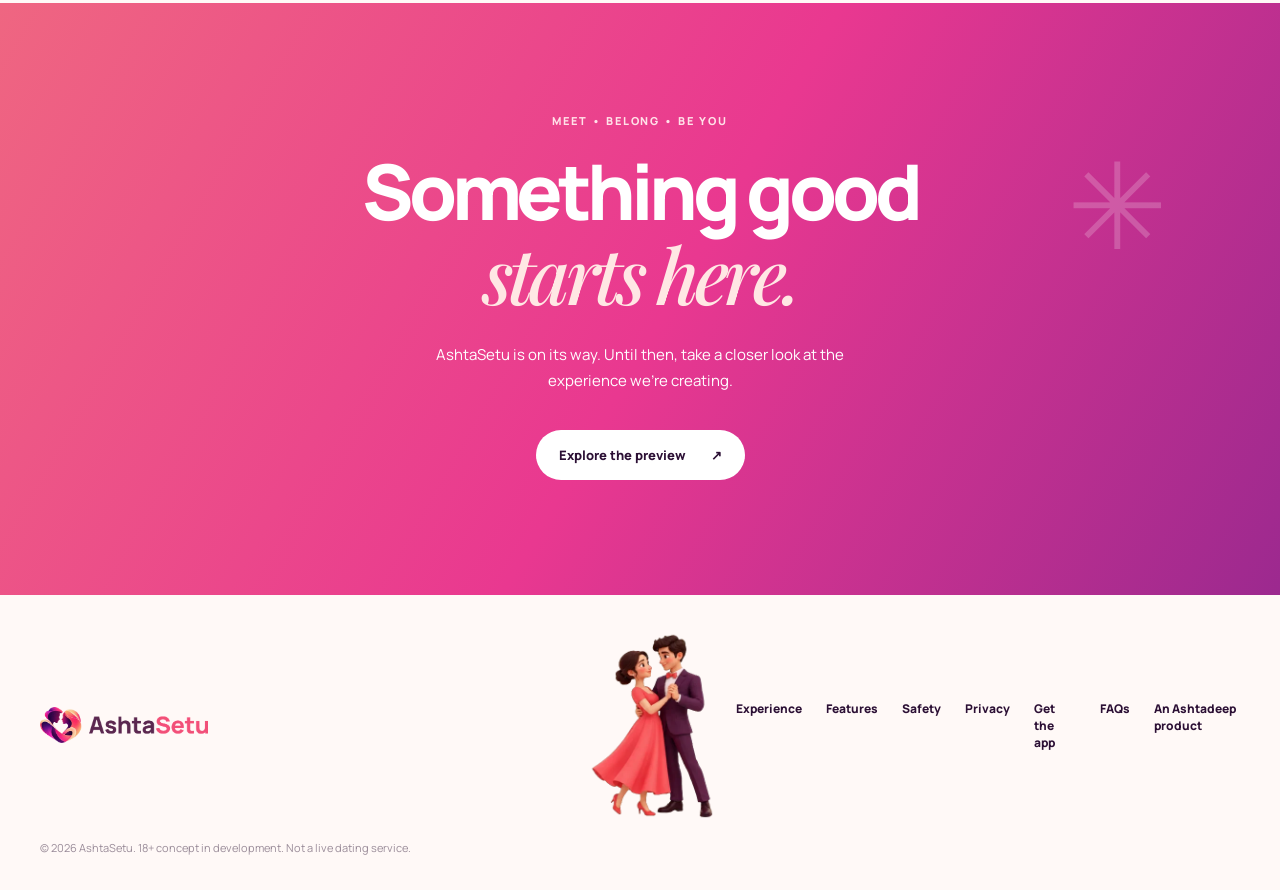
==== commit 99c42fc0: "AshtaSetu site from main e7bfc98 (website/): AS-14, every page links to the Ashtadeep company site C" ====
--- a/index.html
+++ b/index.html
@@ -124,6 +124,6 @@
 
     <section class="closing"><div class="shell closing-inner"><span class="kicker">MEET • BELONG • BE YOU</span><h2>Something good<br><em>starts here.</em></h2><p>AshtaSetu is on its way. Until then, take a closer look at the experience we’re creating.</p><a class="button button-light" href="#preview">Explore the preview <span aria-hidden="true">↗</span></a><div class="closing-spark" aria-hidden="true">✳</div></div></section>
   </main>
-  <footer class="footer shell"><a class="footer-brand" href="#top"><img src="assets/brand/ashtasetu-lockup.webp" alt="AshtaSetu" width="520" height="113" loading="lazy"></a><span class="mascot mascot-footer" aria-hidden="true" data-mascot><img src="assets/mascot/couple-waltz.webp" alt="" width="318" height="400" loading="lazy"></span><div><a href="#experience">Experience</a><a href="#features">Features</a><a href="safety.html">Safety</a><a href="privacy.html">Privacy</a><a href="get-the-app.html">Get the app</a><a href="#faq">FAQs</a></div><p>© <span id="year">2026</span> AshtaSetu. 18+ concept in development. Not a live dating service.</p></footer>
+  <footer class="footer shell"><a class="footer-brand" href="#top"><img src="assets/brand/ashtasetu-lockup.webp" alt="AshtaSetu" width="520" height="113" loading="lazy"></a><span class="mascot mascot-footer" aria-hidden="true" data-mascot><img src="assets/mascot/couple-waltz.webp" alt="" width="318" height="400" loading="lazy"></span><div><a href="#experience">Experience</a><a href="#features">Features</a><a href="safety.html">Safety</a><a href="privacy.html">Privacy</a><a href="get-the-app.html">Get the app</a><a href="#faq">FAQs</a><a href="https://ashtadeep.com/">An Ashtadeep product</a></div><p>© <span id="year">2026</span> AshtaSetu. 18+ concept in development. Not a live dating service.</p></footer>
 </body>
 </html>
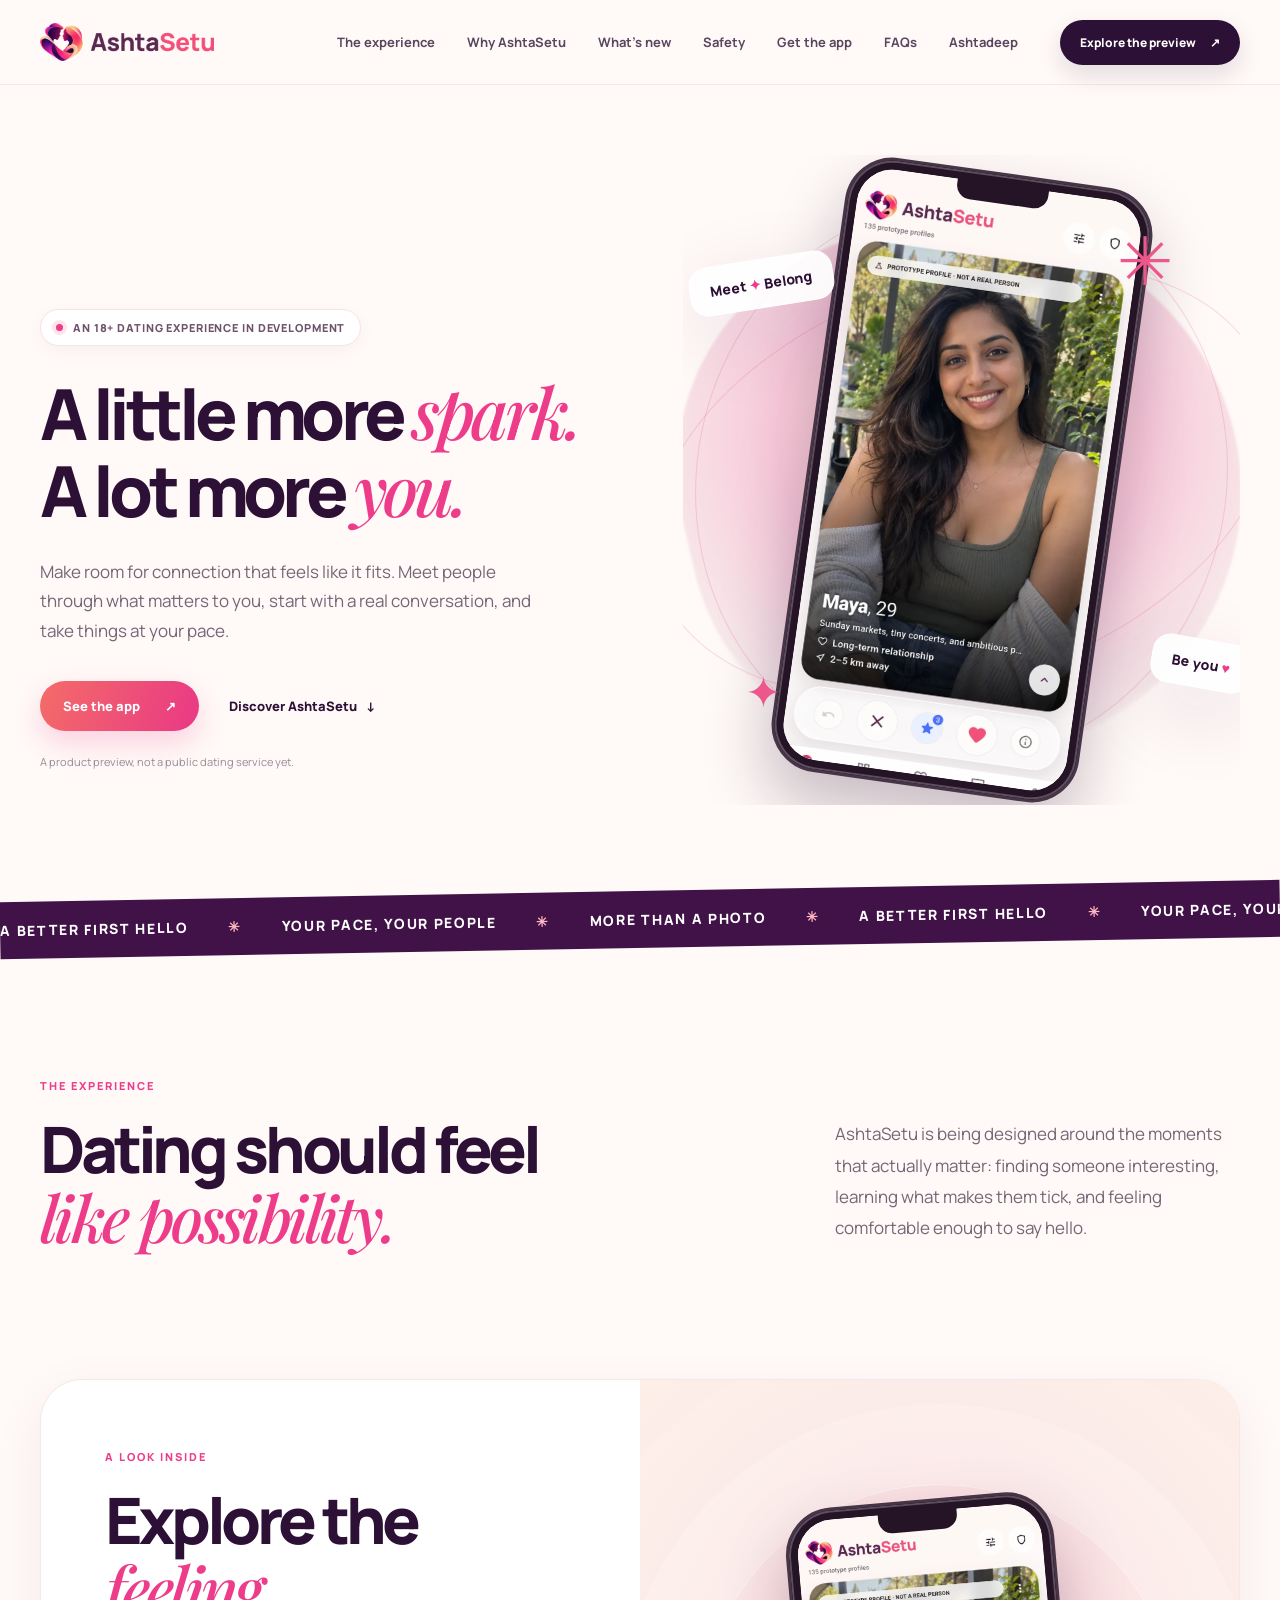
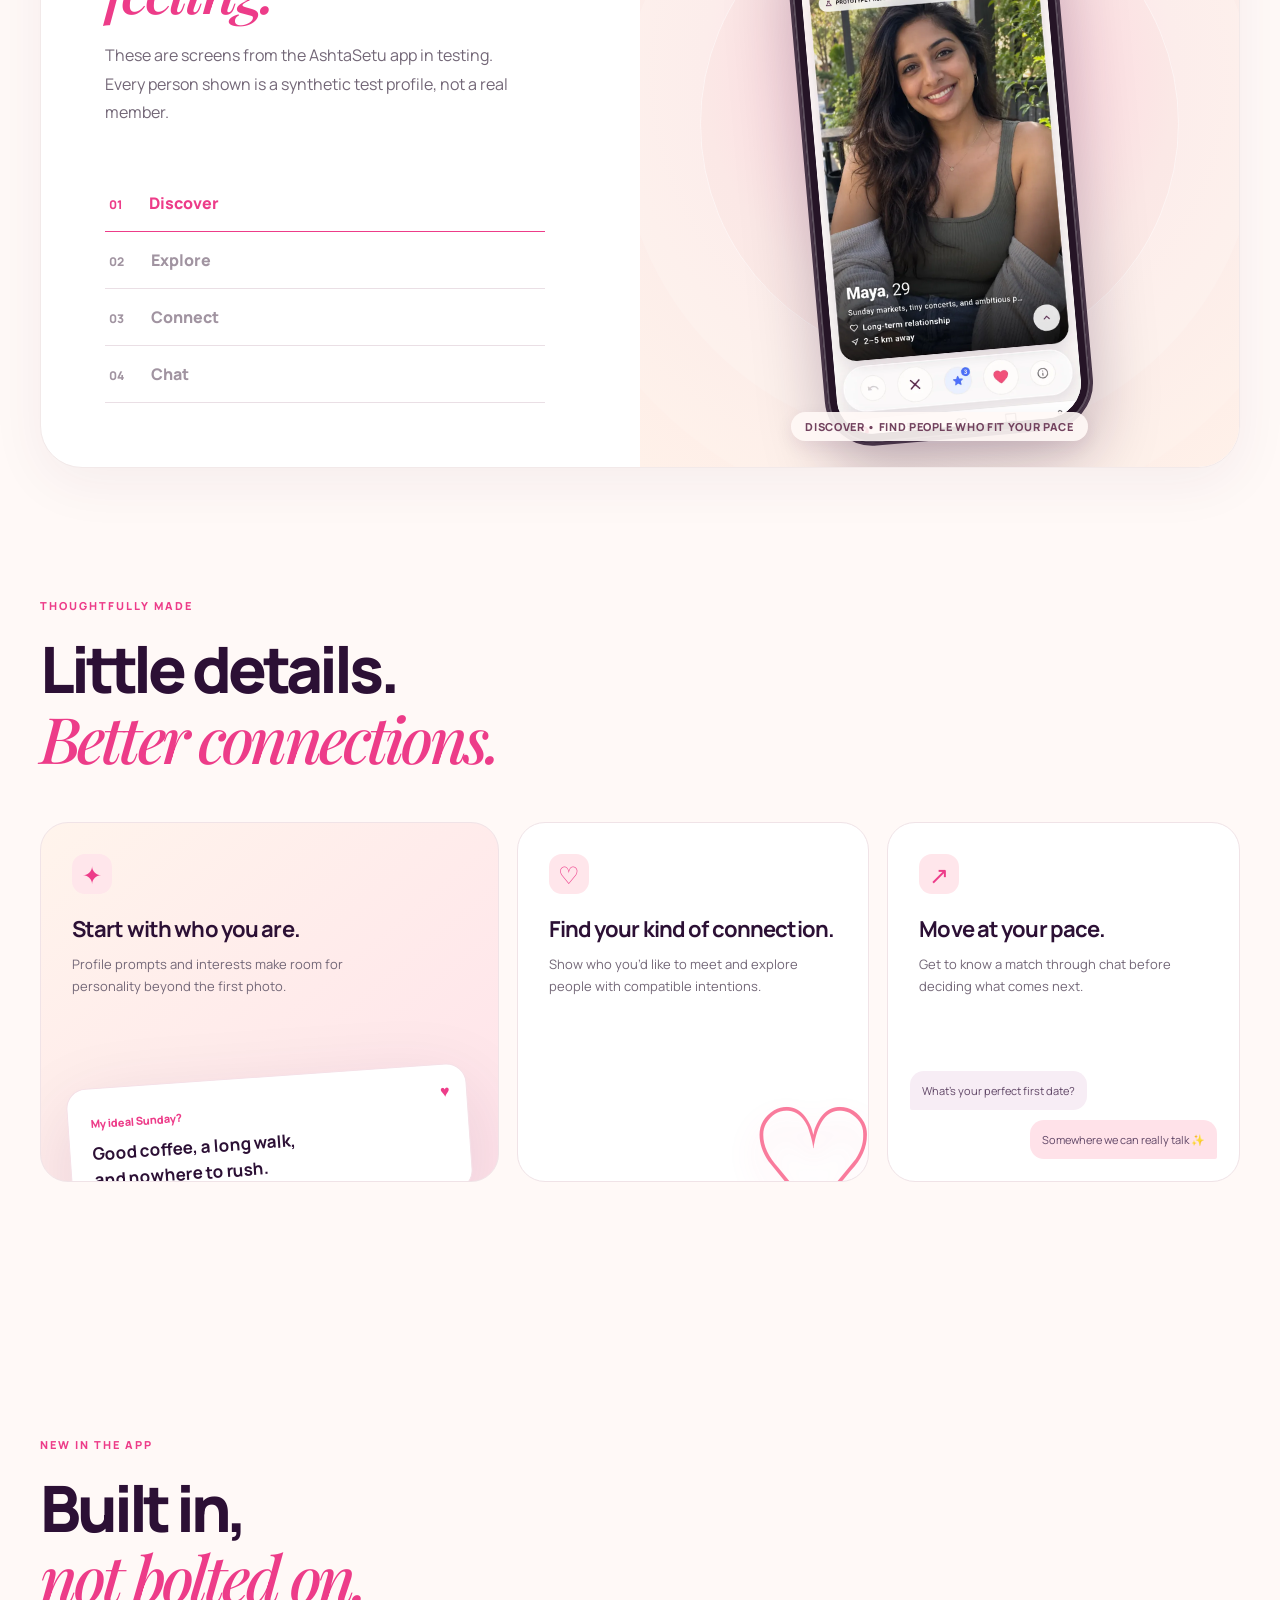
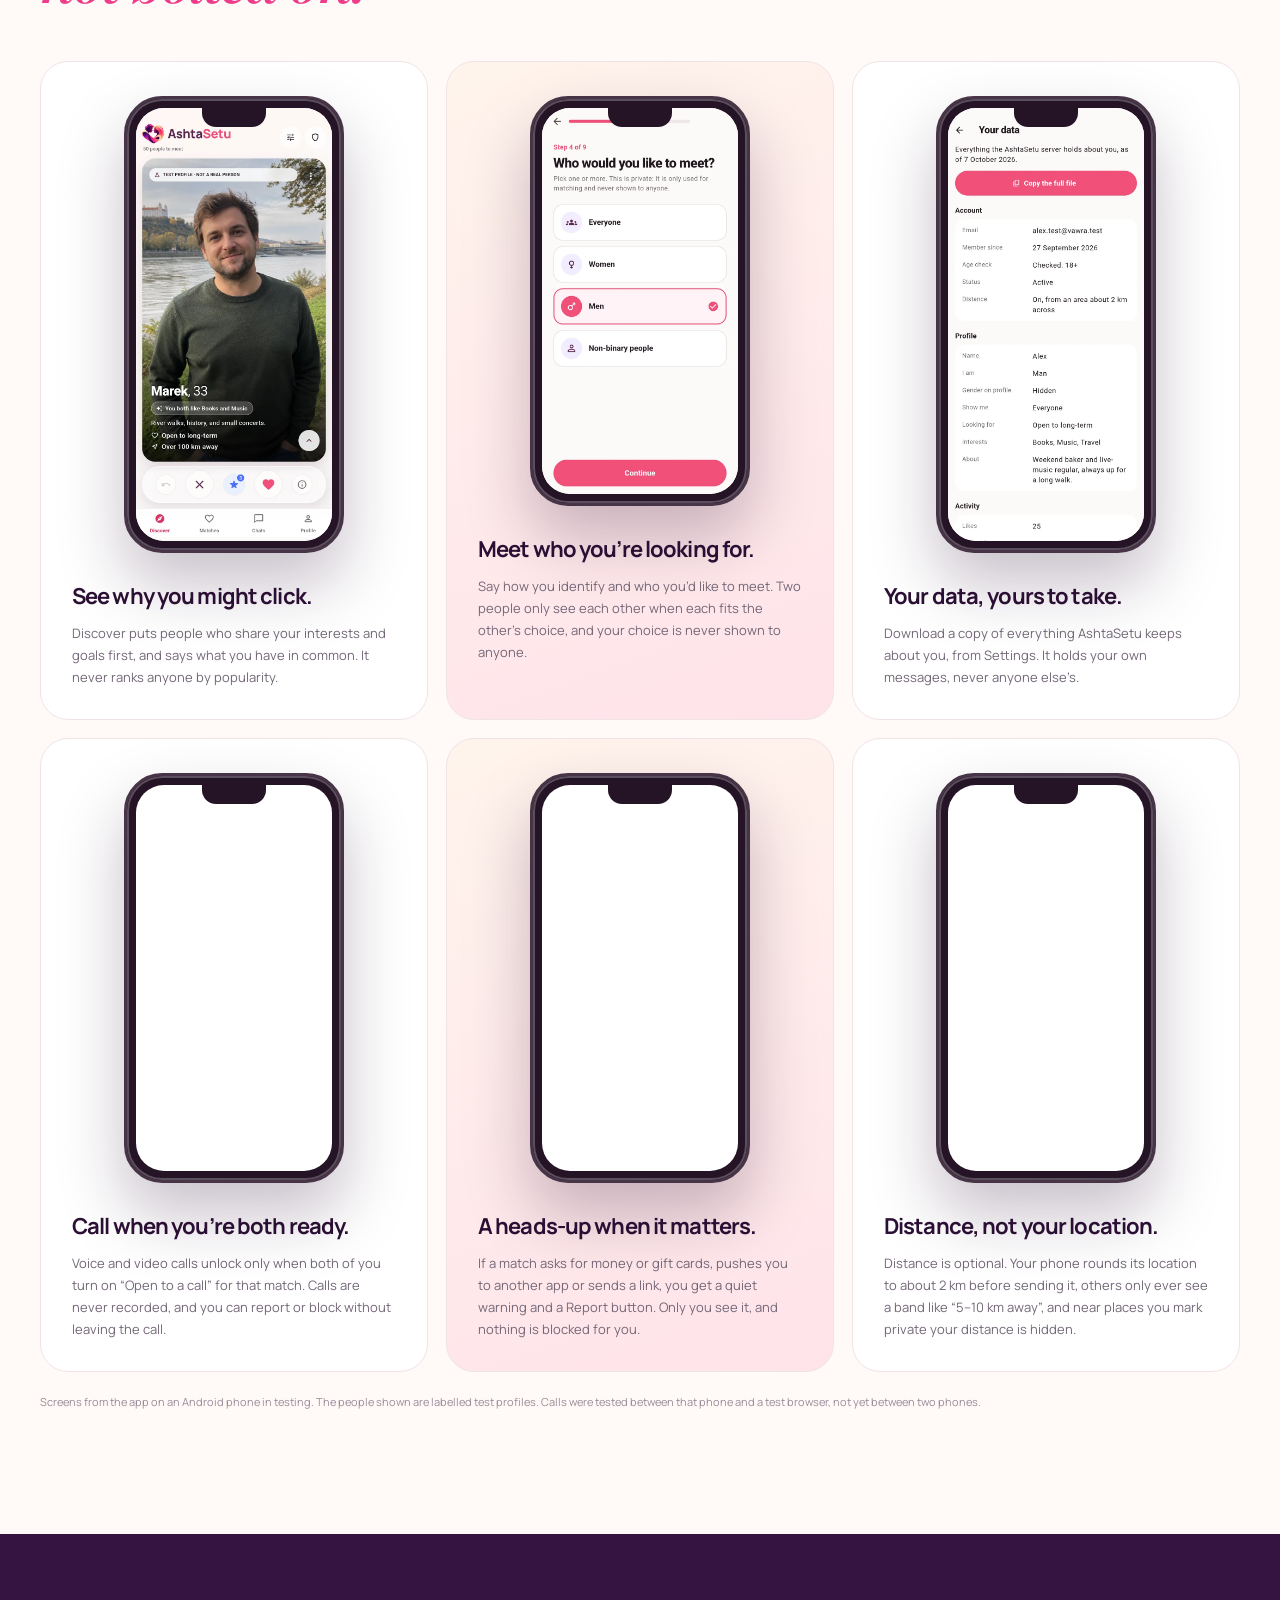
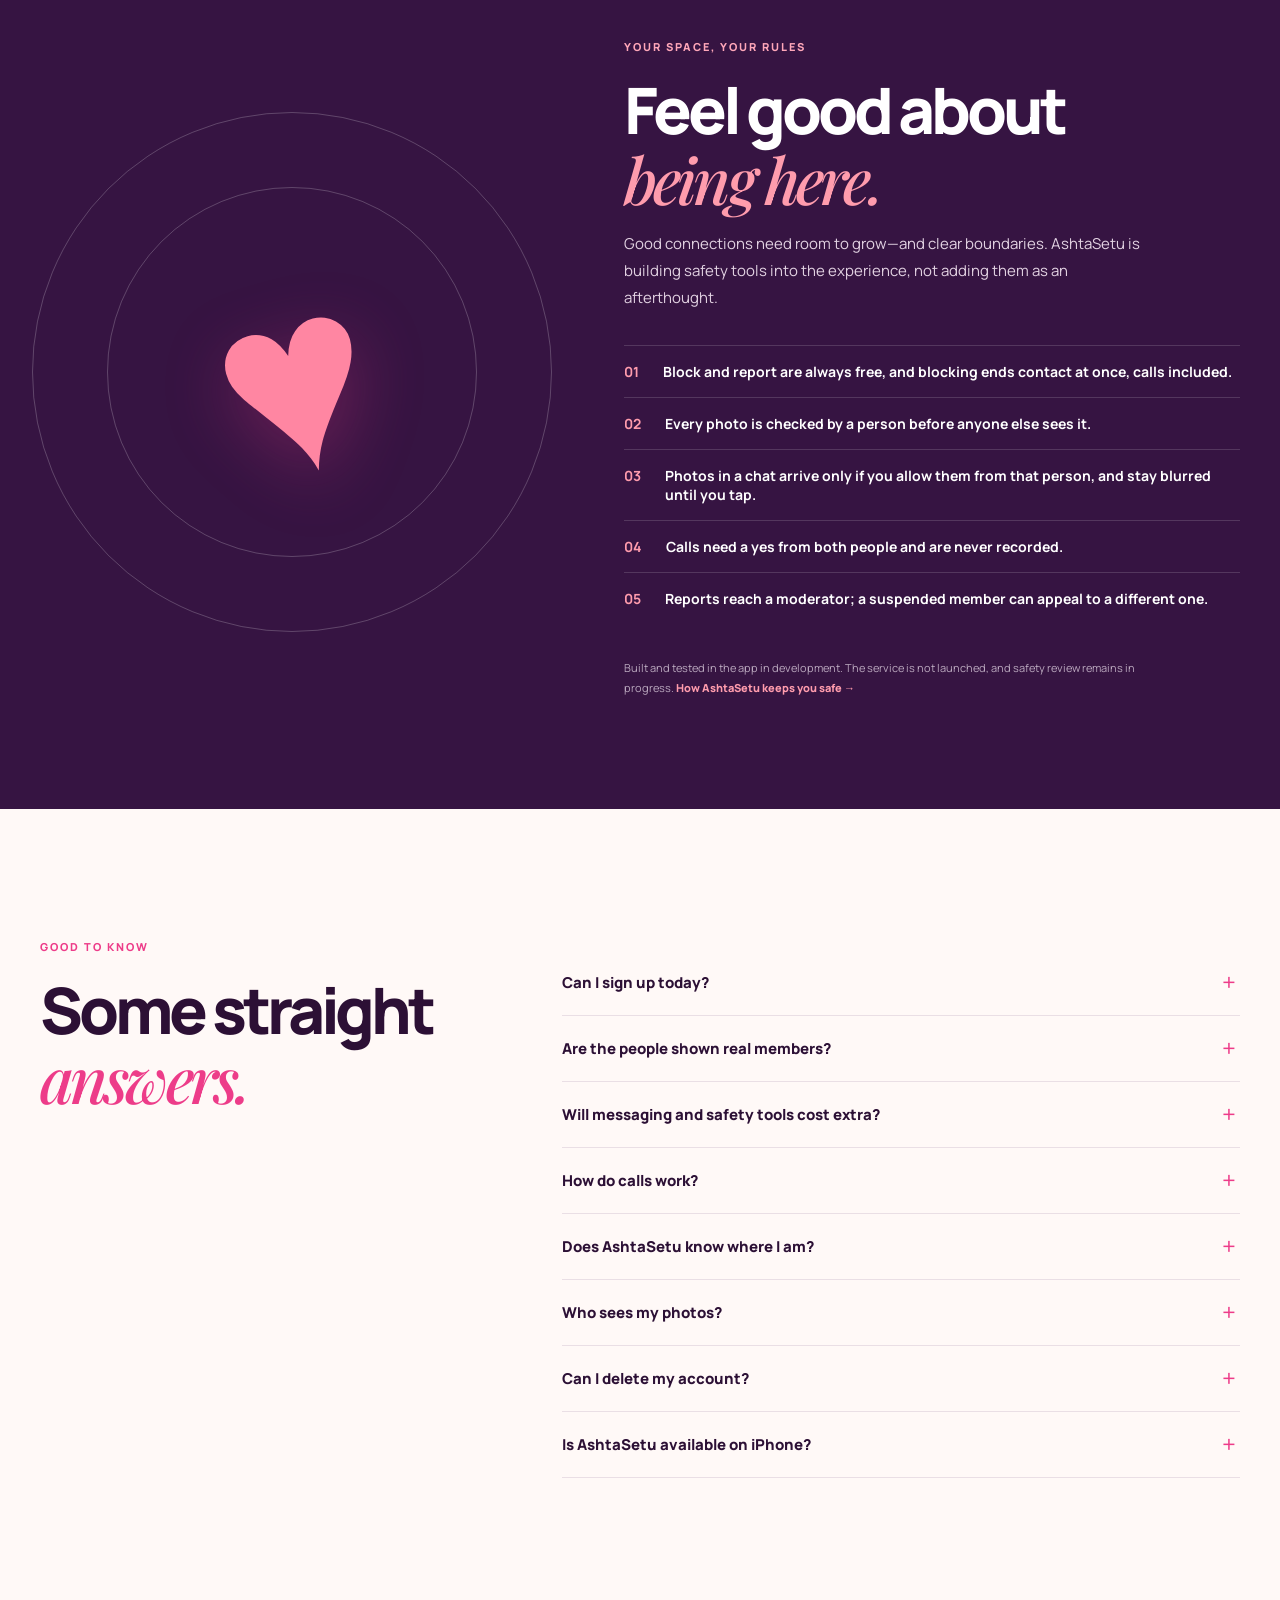
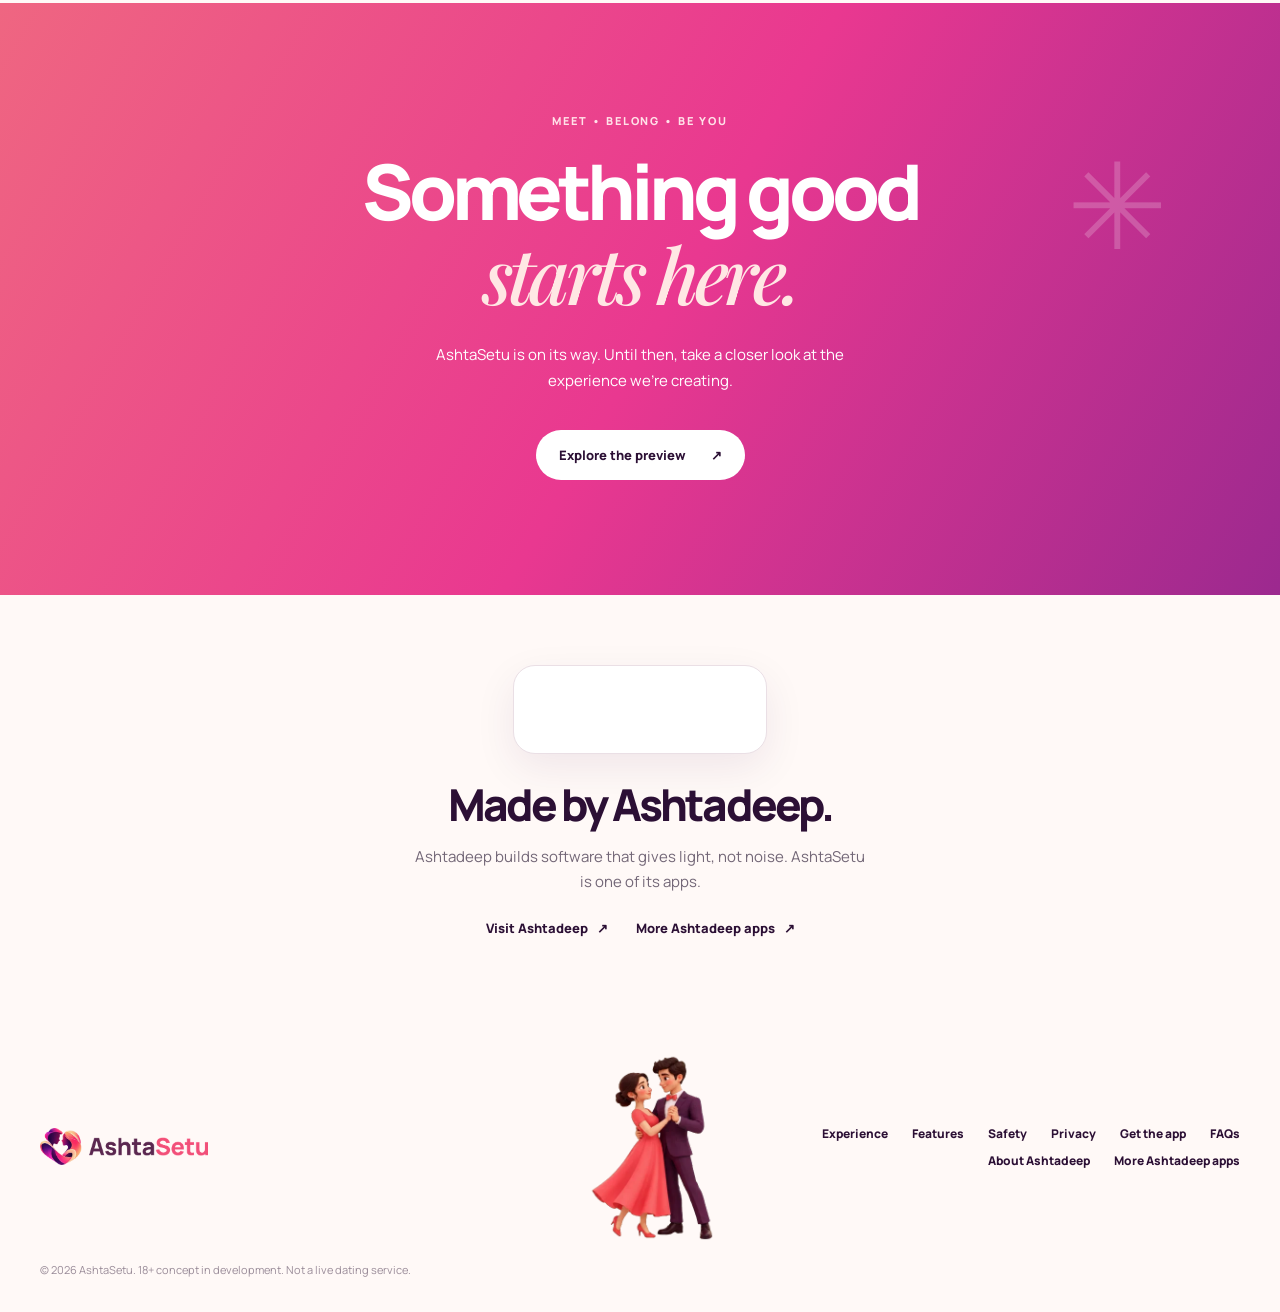
==== commit e990ec72: "AshtaSetu site from AshtaSetu 9d4f493 (website/): AS-15 company link in the header, footer and a Mad" ====
--- a/index.html
+++ b/index.html
@@ -11,7 +11,7 @@
   <link rel="icon" href="assets/brand/favicon.png" type="image/png">
   <link rel="apple-touch-icon" href="assets/brand/apple-touch-icon.png">
   <link rel="preload" href="assets/fonts/manrope-latin.woff2" as="font" type="font/woff2" crossorigin>
-  <link rel="stylesheet" href="styles.css?v=37e49724a3">
+  <link rel="stylesheet" href="styles.css?v=4f9d3c2c78">
   <script src="script.js?v=49c0c96ef6" defer></script>
 </head>
 <body>
@@ -21,7 +21,7 @@
       <a class="brand" href="#top" aria-label="AshtaSetu home"><img src="assets/brand/ashtasetu-lockup.webp" alt="AshtaSetu" width="520" height="113"></a>
       <span class="mascot mascot-header" aria-hidden="true" data-mascot><img src="assets/mascot/couple-waltz.webp" alt="" width="318" height="400"></span>
       <div class="nav-links" id="nav-links">
-        <a href="#experience">The experience</a><a href="#features">Why AshtaSetu</a><a href="#new">What’s new</a><a href="#safety">Safety</a><a href="get-the-app.html">Get the app</a><a href="#faq">FAQs</a>
+        <a href="#experience">The experience</a><a href="#features">Why AshtaSetu</a><a href="#new">What’s new</a><a href="#safety">Safety</a><a href="get-the-app.html">Get the app</a><a href="#faq">FAQs</a><a class="nav-company" href="https://ashtadeep.com/">Ashtadeep</a>
       </div>
       <a class="nav-cta" href="#preview">Explore the preview <span aria-hidden="true">↗</span></a>
       <button class="menu-toggle" type="button" aria-label="Open menu" aria-controls="nav-links" aria-expanded="false"><span></span><span></span></button>
@@ -123,7 +123,13 @@
     </div></section>
 
     <section class="closing"><div class="shell closing-inner"><span class="kicker">MEET • BELONG • BE YOU</span><h2>Something good<br><em>starts here.</em></h2><p>AshtaSetu is on its way. Until then, take a closer look at the experience we’re creating.</p><a class="button button-light" href="#preview">Explore the preview <span aria-hidden="true">↗</span></a><div class="closing-spark" aria-hidden="true">✳</div></div></section>
+    <section class="section made-by shell" aria-labelledby="madeby-title">
+      <a class="made-by-logo" href="https://ashtadeep.com/"><img src="assets/brand/ashtadeep-lockup.webp" alt="Ashtadeep" width="615" height="180" loading="lazy"></a>
+      <h2 id="madeby-title">Made by Ashtadeep.</h2>
+      <p>Ashtadeep builds software that gives light, not noise. AshtaSetu is one of its apps.</p>
+      <div class="made-by-links"><a class="text-link" href="https://ashtadeep.com/">Visit Ashtadeep <span aria-hidden="true">↗</span></a><a class="text-link" href="https://ashtadeep.com/#apps">More Ashtadeep apps <span aria-hidden="true">↗</span></a></div>
+    </section>
   </main>
-  <footer class="footer shell"><a class="footer-brand" href="#top"><img src="assets/brand/ashtasetu-lockup.webp" alt="AshtaSetu" width="520" height="113" loading="lazy"></a><span class="mascot mascot-footer" aria-hidden="true" data-mascot><img src="assets/mascot/couple-waltz.webp" alt="" width="318" height="400" loading="lazy"></span><div><a href="#experience">Experience</a><a href="#features">Features</a><a href="safety.html">Safety</a><a href="privacy.html">Privacy</a><a href="get-the-app.html">Get the app</a><a href="#faq">FAQs</a><a href="https://ashtadeep.com/">An Ashtadeep product</a></div><p>© <span id="year">2026</span> AshtaSetu. 18+ concept in development. Not a live dating service.</p></footer>
+  <footer class="footer shell"><a class="footer-brand" href="#top"><img src="assets/brand/ashtasetu-lockup.webp" alt="AshtaSetu" width="520" height="113" loading="lazy"></a><span class="mascot mascot-footer" aria-hidden="true" data-mascot><img src="assets/mascot/couple-waltz.webp" alt="" width="318" height="400" loading="lazy"></span><div><a href="#experience">Experience</a><a href="#features">Features</a><a href="safety.html">Safety</a><a href="privacy.html">Privacy</a><a href="get-the-app.html">Get the app</a><a href="#faq">FAQs</a><a href="https://ashtadeep.com/">About Ashtadeep</a><a href="https://ashtadeep.com/#apps">More Ashtadeep apps</a></div><p>© <span id="year">2026</span> AshtaSetu. 18+ concept in development. Not a live dating service.</p></footer>
 </body>
 </html>
--- a/styles.css
+++ b/styles.css
@@ -38,3 +38,9 @@
 .hosts{display:none}
 @keyframes hosts-in{from{opacity:0;transform:translateY(26px)}}
 @media(min-width:1260px){.hero-actions{position:relative}.hosts{display:block;position:absolute;left:500px;bottom:-22px;width:120px;z-index:3;pointer-events:none}.hosts-img{width:100%;height:auto;filter:drop-shadow(0 16px 20px rgba(64,18,71,.22));animation:hosts-in .7s cubic-bezier(.2,.8,.2,1) .3s both}.hosts-bubble{position:absolute;left:30px;bottom:calc(100% + 10px);width:196px;margin:0;padding:11px 14px;background:#fff;border-radius:16px;box-shadow:var(--shadow);font-size:13px;font-weight:700;line-height:1.38;color:var(--ink);transition:opacity .26s;animation:hosts-in .5s ease-out 1s both}.hosts-bubble::after{content:"";position:absolute;left:34px;top:100%;border:8px solid transparent;border-top-color:#fff;border-bottom:0}.hosts-bubble.fade{opacity:0}}
+.nav-company{white-space:nowrap}
+.footer>div{flex-wrap:wrap;justify-content:flex-end;gap:10px 24px}.footer>div a{white-space:nowrap}
+@media(max-width:720px){.footer>div{justify-content:flex-start}}
+.made-by{text-align:center;padding-block:70px 80px}.made-by-logo{display:inline-block;margin-bottom:22px;padding:14px 26px;background:#fff;border:1px solid var(--line);border-radius:22px;box-shadow:0 14px 40px rgba(64,18,71,.08)}.made-by-logo img{display:block;width:200px;height:auto}
+.made-by h2{font-size:clamp(30px,4vw,44px);margin:0}.made-by p{max-width:460px;margin:16px auto 0;line-height:1.7;font-size:15px;color:var(--muted)}.made-by-links{display:flex;flex-wrap:wrap;justify-content:center;gap:12px 28px;margin-top:24px}
+@media(max-width:1180px) and (min-width:721px){.nav-company{display:none}}
